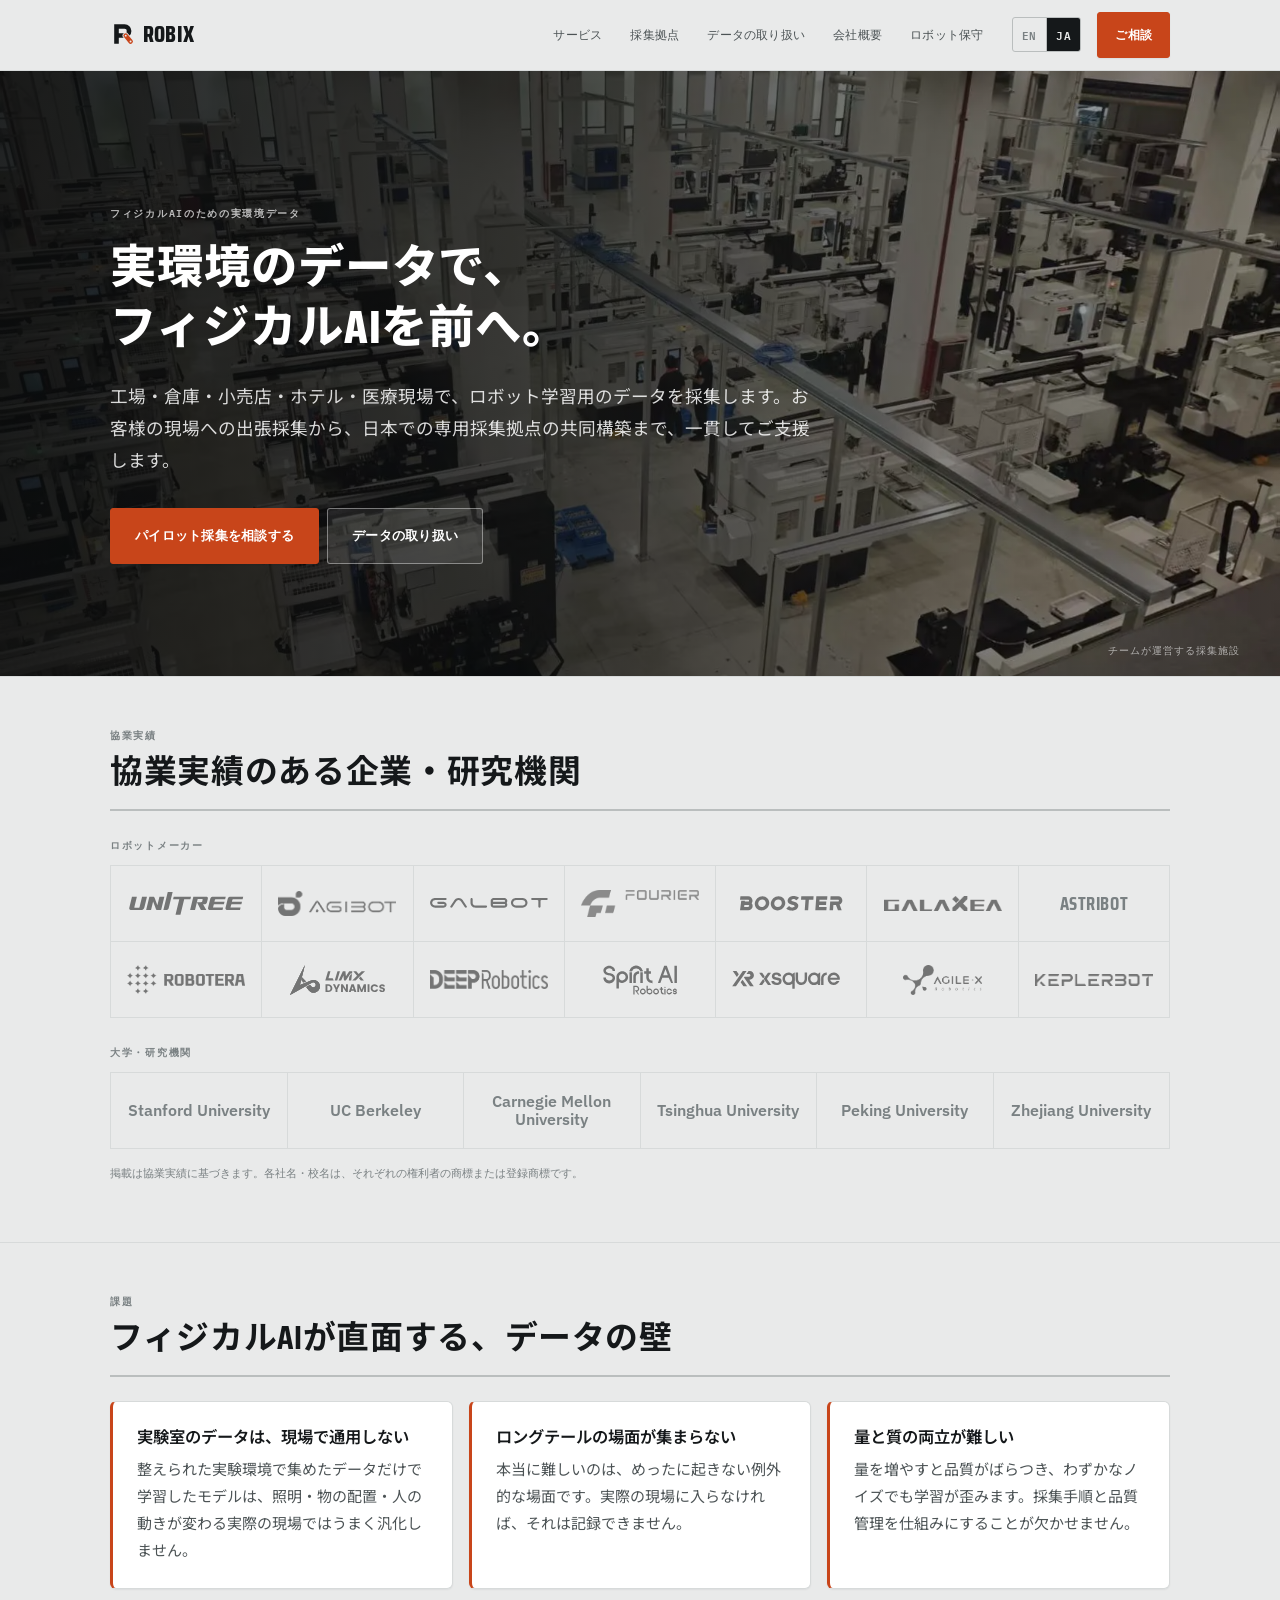
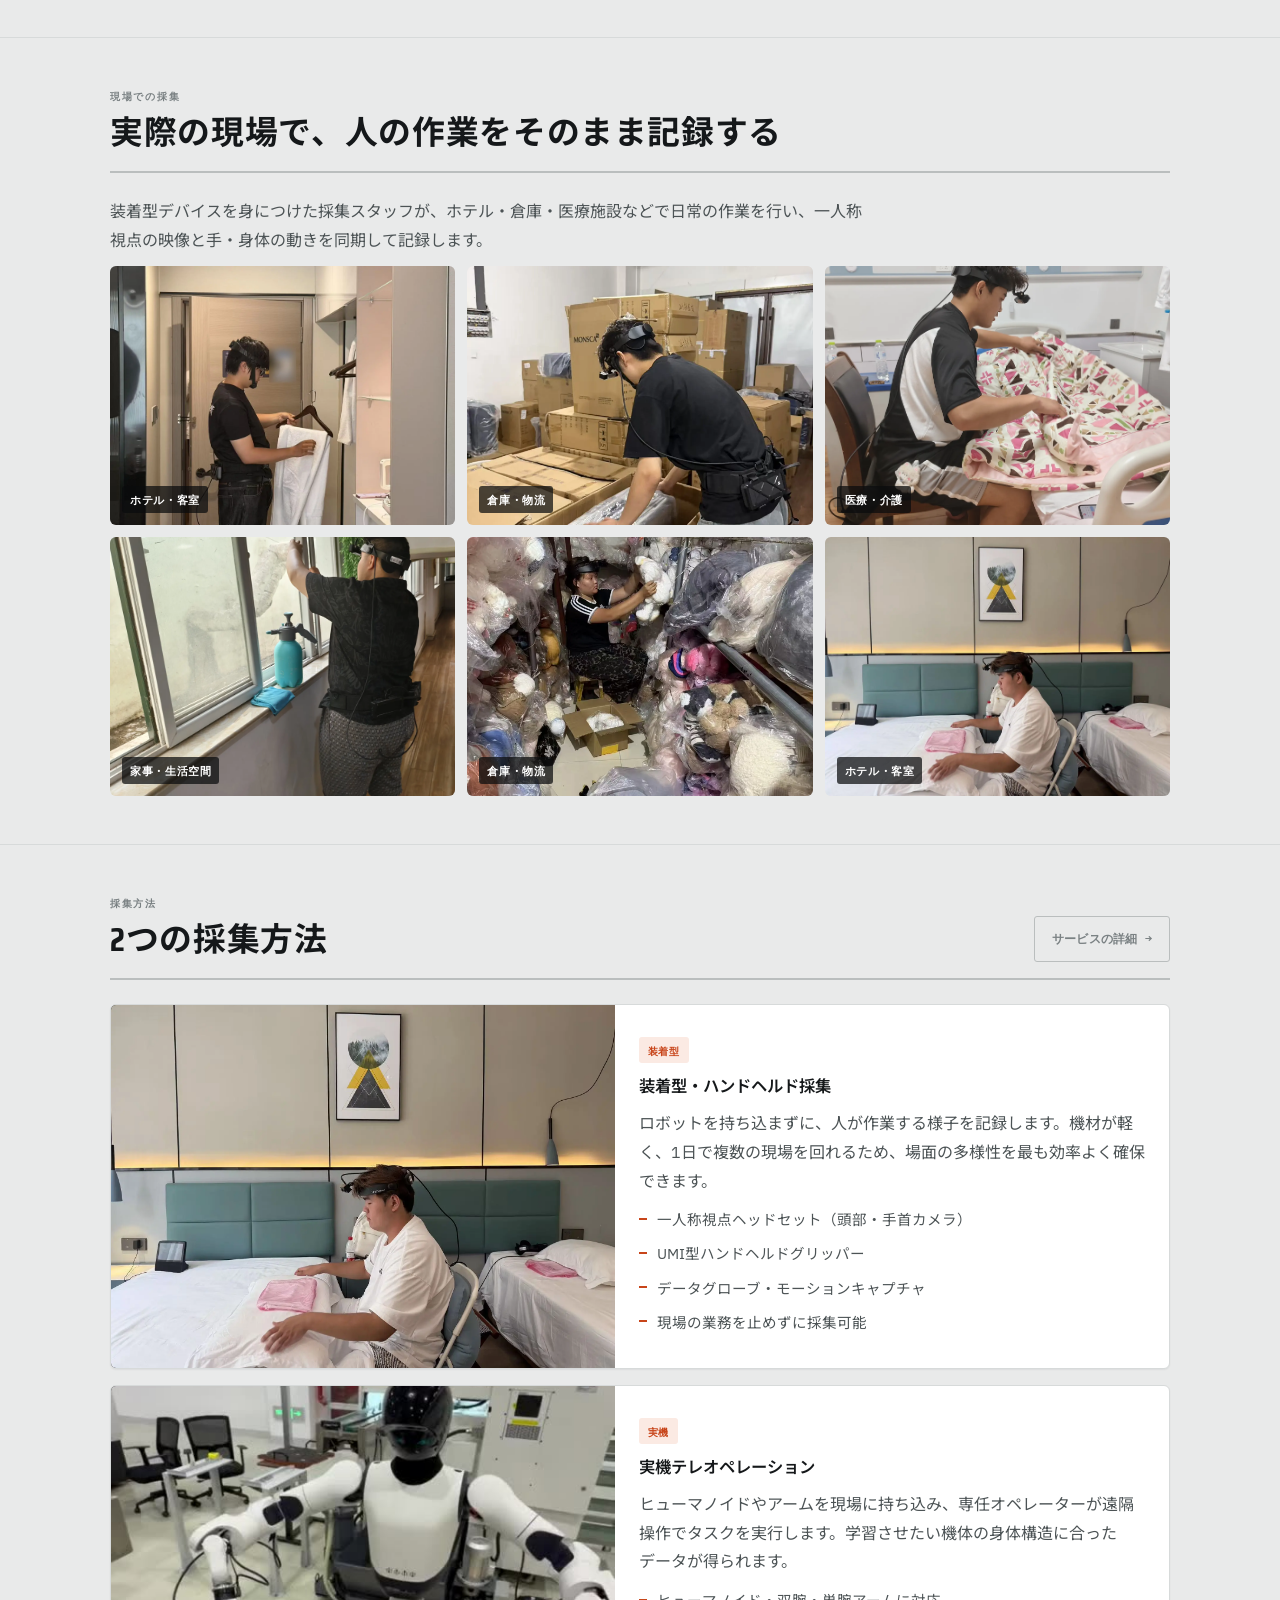
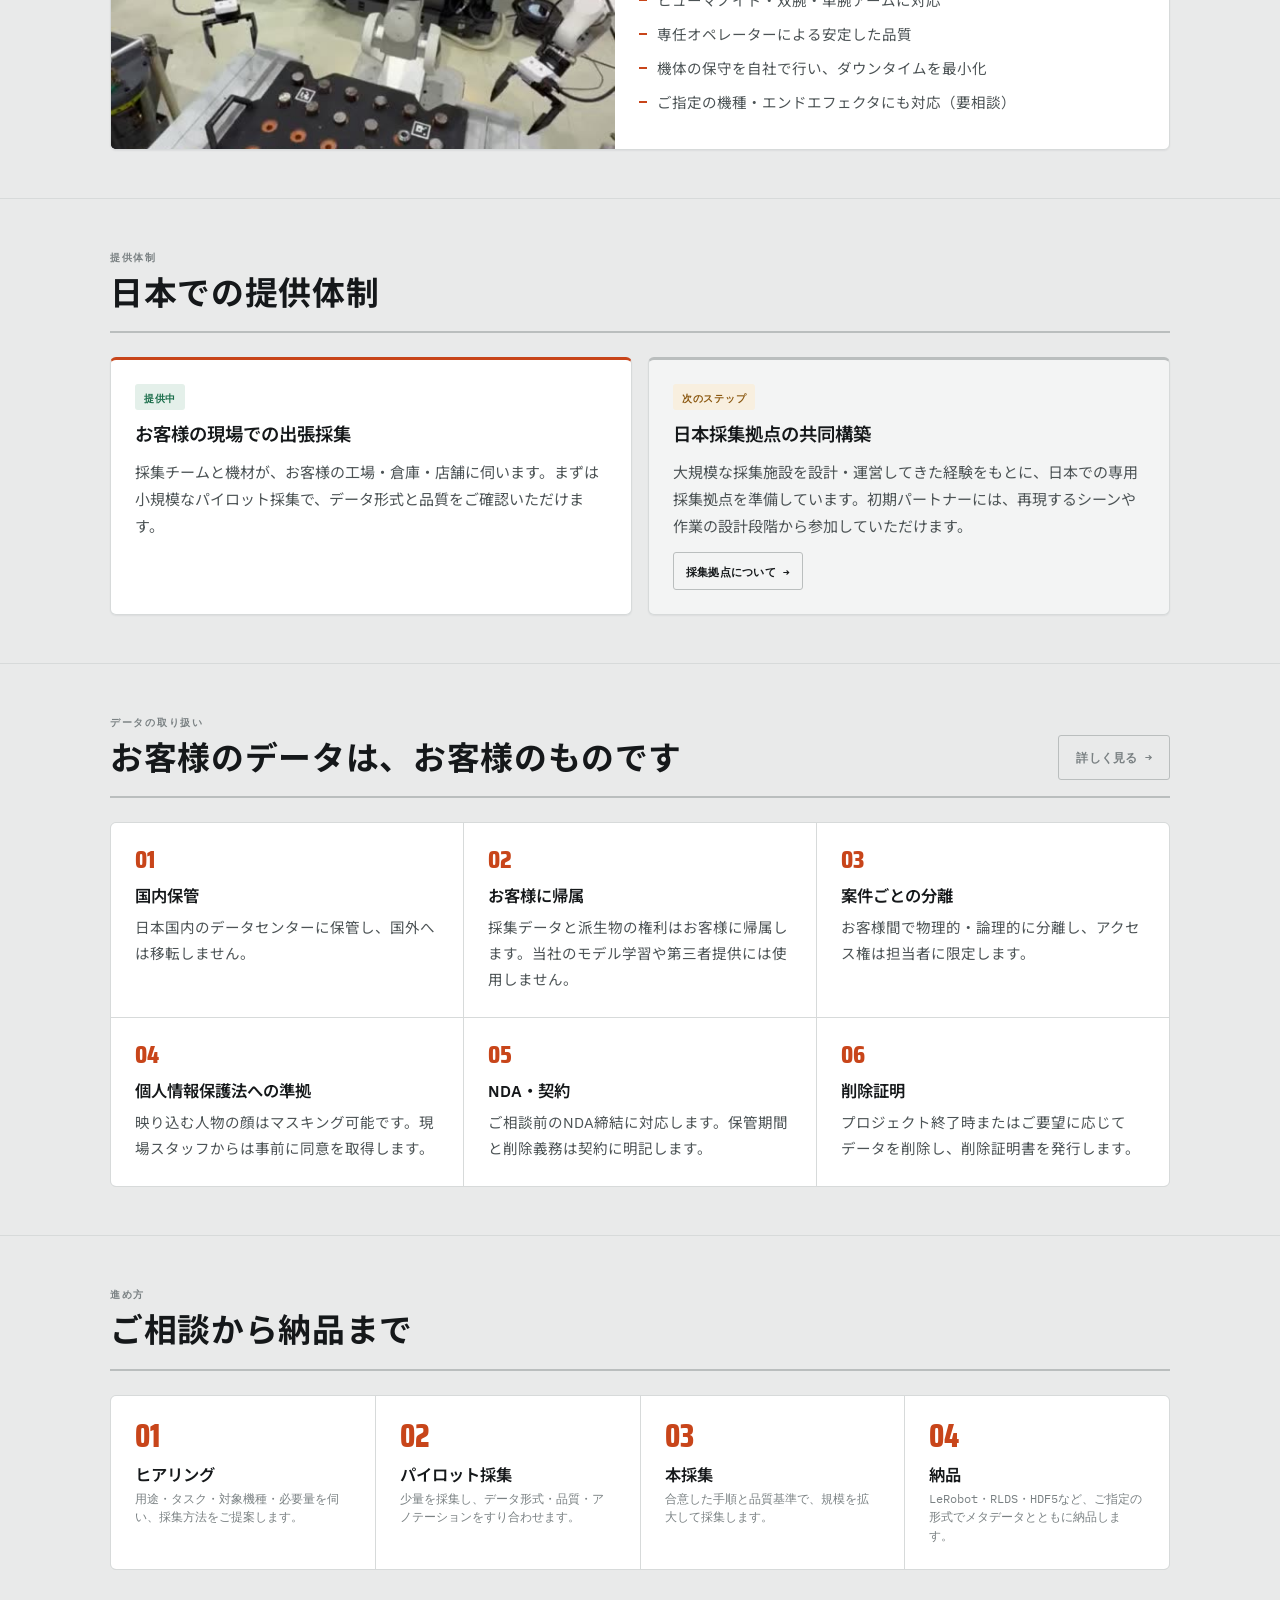
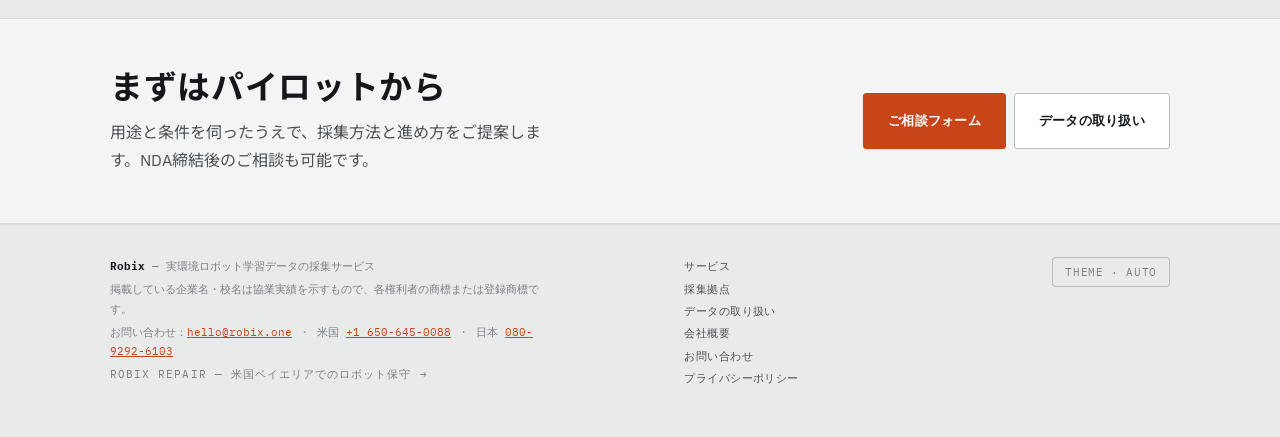
==== index.html @ 6cd1702d "Replace brand dot with articulated-R logo mark; add favicon The leg of the R is an arm link with two" ====
<!DOCTYPE html>
<html lang="ja">
<head>
<meta charset="utf-8">
<meta name="viewport" content="width=device-width, initial-scale=1">
<title data-i18n="t.home">Robix — 実環境ロボット学習データの採集</title>
<meta name="description" data-i18n-content="d.home" content="工場・倉庫・小売店・ホテル・医療現場でのロボット学習データ採集。お客様の現場への出張採集から、日本での採集拠点の共同構築まで。">
<link rel="preconnect" href="https://fonts.googleapis.com">
<link rel="preconnect" href="https://fonts.gstatic.com" crossorigin>
<link rel="stylesheet" href="https://fonts.googleapis.com/css2?family=Saira+Condensed:wght@600;700;800&family=IBM+Plex+Sans:wght@400;500;600;700&family=IBM+Plex+Mono:wght@400;500;600&family=Noto+Sans+JP:wght@400;500;700;800&display=swap">
<link rel="icon" href="assets/favicon.svg" type="image/svg+xml">
<link rel="stylesheet" href="assets/styles.css">
</head>
<body>

<header class="top">
  <div class="top-in">
    <a class="brand" href="index.html"><svg class="mark" viewBox="0 0 48 48" aria-hidden="true"><defs><mask id="rbx-k" maskUnits="userSpaceOnUse" x="0" y="0" width="48" height="48"><rect width="48" height="48" fill="#fff"/><line x1="29" y1="27" x2="38" y2="37.75" stroke="#000" stroke-width="11.5" stroke-linecap="round"/></mask><mask id="rbx-p" maskUnits="userSpaceOnUse" x="0" y="0" width="48" height="48"><rect width="48" height="48" fill="#fff"/><circle cx="29" cy="27" r="1.8"/><circle cx="38" cy="37.75" r="1.8"/></mask></defs><path mask="url(#rbx-k)" d="M12 42V10.25H27A8.25 8.25 0 0 1 27 26.75H12" fill="none" stroke="currentColor" stroke-width="8.5"/><line class="arm" mask="url(#rbx-p)" x1="29" y1="27" x2="38" y2="37.75" stroke-width="8.5" stroke-linecap="round"/></svg>Robix</a>
    <nav class="nav">
      <a class="lnk" href="service.html" data-i18n="nav.service">サービス</a>
      <a class="lnk" href="facility.html" data-i18n="nav.facility">採集拠点</a>
      <a class="lnk" href="security.html" data-i18n="nav.security">データの取り扱い</a>
      <a class="lnk" href="company.html" data-i18n="nav.company">会社概要</a>
      <a class="lnk" href="repair.html" data-i18n="nav.repair">ロボット保守</a>
      <a class="lnk lnk-m" href="contact.html" data-i18n="nav.cta">ご相談</a>
    </nav>
    <div class="lang" role="group" aria-label="Language"><button type="button" data-lang="en" aria-pressed="false">EN</button><button type="button" data-lang="ja" aria-pressed="true">JA</button></div>
    <a class="btn btn-p nav-cta" href="contact.html" data-i18n="nav.cta">ご相談</a>
    <button class="burger btn btn-gh" type="button" aria-expanded="false">メニュー</button>
  </div>
</header>

<!-- ═══ HERO ═══ -->
<div class="hero">
  <picture>
    <source srcset="assets/img/facility-hall.webp" type="image/webp">
    <img src="assets/img/facility-hall.jpg" alt="">
  </picture>
  <div class="wrap">
    <span class="lab" data-i18n="hero.lab">フィジカルAIのための実環境データ</span>
    <h1 data-i18n="hero.h1">実環境のデータで、<br>フィジカルAIを前へ。</h1>
    <p class="lede" data-i18n="hero.lede">工場・倉庫・小売店・ホテル・医療現場で、ロボット学習用のデータを採集します。お客様の現場への出張採集から、日本での専用採集拠点の共同構築まで、一貫してご支援します。</p>
    <div class="acts">
      <a class="btn btn-p btn-lg" href="contact.html" data-i18n="hero.cta">パイロット採集を相談する</a>
      <a class="btn btn-lg" href="security.html" data-i18n="hero.cta2">データの取り扱い</a>
    </div>
  </div>
  <span class="caption" data-i18n="hero.caption">チームが運営する採集施設</span>
</div>

<!-- ═══ TRACK RECORD ═══ -->
<section>
  <div class="wrap">
    <div class="shead">
      <div><span class="lab" data-i18n="logos.lab">協業実績</span>
      <h2 data-i18n="logos.h2">協業実績のある企業・研究機関</h2></div>
    </div>
    <span class="lab logo-lab" data-i18n="logos.co">ロボットメーカー</span>
    <ul class="logos" data-logos="co"></ul>
    <span class="lab logo-lab" data-i18n="logos.edu">大学・研究機関</span>
    <ul class="logos edu" data-logos="edu"></ul>
    <p class="micro note-wide" data-i18n="logos.note">掲載は協業実績に基づきます。各社名・校名は、それぞれの権利者の商標または登録商標です。</p>
  </div>
</section>

<!-- ═══ THE PROBLEM ═══ -->
<section>
  <div class="wrap">
    <div class="shead"><div><span class="lab" data-i18n="wall.lab">課題</span>
      <h2 data-i18n="wall.h2">フィジカルAIが直面する、データの壁</h2></div></div>
    <div class="grid c3">
      <div class="callout"><h3 data-i18n="wall.1h">実験室のデータは、現場で通用しない</h3>
        <p data-i18n="wall.1p">整えられた実験環境で集めたデータだけで学習したモデルは、照明・物の配置・人の動きが変わる実際の現場ではうまく汎化しません。</p></div>
      <div class="callout"><h3 data-i18n="wall.2h">ロングテールの場面が集まらない</h3>
        <p data-i18n="wall.2p">本当に難しいのは、めったに起きない例外的な場面です。実際の現場に入らなければ、それは記録できません。</p></div>
      <div class="callout"><h3 data-i18n="wall.3h">量と質の両立が難しい</h3>
        <p data-i18n="wall.3p">量を増やすと品質がばらつき、わずかなノイズでも学習が歪みます。採集手順と品質管理を仕組みにすることが欠かせません。</p></div>
    </div>
  </div>
</section>

<!-- ═══ IN THE WILD ═══ -->
<section>
  <div class="wrap">
    <div class="shead">
      <div><span class="lab" data-i18n="wild.lab">現場での採集</span>
      <h2 data-i18n="wild.h2">実際の現場で、人の作業をそのまま記録する</h2></div>
    </div>
    <p class="lede dim note-wide" data-i18n="wild.p">装着型デバイスを身につけた採集スタッフが、ホテル・倉庫・医療施設などで日常の作業を行い、一人称視点の映像と手・身体の動きを同期して記録します。</p>
    <div class="gallery" data-gallery="wild"></div>
  </div>
</section>

<!-- ═══ METHODS ═══ -->
<section>
  <div class="wrap">
    <div class="shead">
      <div><span class="lab" data-i18n="m.lab">採集方法</span>
      <h2 data-i18n="m.h2">2つの採集方法</h2></div>
      <a class="btn btn-gh r" href="service.html" data-i18n="m.more">サービスの詳細 →</a>
    </div>
    <div class="stack">
      <article class="method">
        <div class="media"><picture>
          <source srcset="assets/img/wild-hotel-bed.webp" type="image/webp">
          <img src="assets/img/wild-hotel-bed.jpg" alt="" loading="lazy"></picture></div>
        <div class="body">
          <span class="badge acc" data-i18n="m.1tag">装着型</span>
          <h3 data-i18n="m.1h">装着型・ハンドヘルド採集</h3>
          <p data-i18n="m.1p">ロボットを持ち込まずに、人が作業する様子を記録します。機材が軽く、1日で複数の現場を回れるため、場面の多様性を最も効率よく確保できます。</p>
          <ul>
            <li data-i18n="m.1a">一人称視点ヘッドセット（頭部・手首カメラ）</li>
            <li data-i18n="m.1b">UMI型ハンドヘルドグリッパー</li>
            <li data-i18n="m.1c">データグローブ・モーションキャプチャ</li>
            <li data-i18n="m.1d">現場の業務を止めずに採集可能</li>
          </ul>
        </div>
      </article>
      <article class="method v">
        <div class="media"><video src="assets/video/teleop.mp4" poster="assets/img/teleop-poster.jpg"
          autoplay muted loop playsinline preload="metadata" aria-hidden="true"></video></div>
        <div class="body">
          <span class="badge acc" data-i18n="m.2tag">実機</span>
          <h3 data-i18n="m.2h">実機テレオペレーション</h3>
          <p data-i18n="m.2p">ヒューマノイドやアームを現場に持ち込み、専任オペレーターが遠隔操作でタスクを実行します。学習させたい機体の身体構造に合ったデータが得られます。</p>
          <ul>
            <li data-i18n="m.2a">ヒューマノイド・双腕・単腕アームに対応</li>
            <li data-i18n="m.2b">専任オペレーターによる安定した品質</li>
            <li data-i18n="m.2c">機体の保守を自社で行い、ダウンタイムを最小化</li>
            <li data-i18n="m.2d">ご指定の機種・エンドエフェクタにも対応（要相談）</li>
          </ul>
        </div>
      </article>
    </div>
  </div>
</section>

<!-- ═══ HOW WE DELIVER IN JAPAN ═══ -->
<section>
  <div class="wrap">
    <div class="shead"><div><span class="lab" data-i18n="ph.lab">提供体制</span>
      <h2 data-i18n="ph.h2">日本での提供体制</h2></div></div>
    <div class="grid two">
      <div class="phase now">
        <span class="badge live" data-i18n="ph.1tag">提供中</span>
        <h3 data-i18n="ph.1h">お客様の現場での出張採集</h3>
        <p data-i18n="ph.1p">採集チームと機材が、お客様の工場・倉庫・店舗に伺います。まずは小規模なパイロット採集で、データ形式と品質をご確認いただけます。</p>
      </div>
      <div class="phase next">
        <span class="badge rec" data-i18n="ph.2tag">次のステップ</span>
        <h3 data-i18n="ph.2h">日本採集拠点の共同構築</h3>
        <p data-i18n="ph.2p">大規模な採集施設を設計・運営してきた経験をもとに、日本での専用採集拠点を準備しています。初期パートナーには、再現するシーンや作業の設計段階から参加していただけます。</p>
        <a class="btn btn-gh btn-sm push-start" href="facility.html" data-i18n="ph.more">採集拠点について →</a>
      </div>
    </div>
  </div>
</section>

<!-- ═══ DATA HANDLING ═══ -->
<section>
  <div class="wrap">
    <div class="shead">
      <div><span class="lab" data-i18n="pl.lab">データの取り扱い</span>
      <h2 data-i18n="pl.h2">お客様のデータは、お客様のものです</h2></div>
      <a class="btn btn-gh r" href="security.html" data-i18n="pl.more">詳しく見る →</a>
    </div>
    <ol class="pledges">
      <li><h3 data-i18n="pl.1h">国内保管</h3><p data-i18n="pl.1s">日本国内のデータセンターに保管し、国外へは移転しません。</p></li>
      <li><h3 data-i18n="pl.2h">お客様に帰属</h3><p data-i18n="pl.2s">採集データと派生物の権利はお客様に帰属します。当社のモデル学習や第三者提供には使用しません。</p></li>
      <li><h3 data-i18n="pl.3h">案件ごとの分離</h3><p data-i18n="pl.3s">お客様間で物理的・論理的に分離し、アクセス権は担当者に限定します。</p></li>
      <li><h3 data-i18n="pl.4h">個人情報保護法への準拠</h3><p data-i18n="pl.4s">映り込む人物の顔はマスキング可能です。現場スタッフからは事前に同意を取得します。</p></li>
      <li><h3 data-i18n="pl.5h">NDA・契約</h3><p data-i18n="pl.5s">ご相談前のNDA締結に対応します。保管期間と削除義務は契約に明記します。</p></li>
      <li><h3 data-i18n="pl.6h">削除証明</h3><p data-i18n="pl.6s">プロジェクト終了時またはご要望に応じてデータを削除し、削除証明書を発行します。</p></li>
    </ol>
  </div>
</section>

<!-- ═══ PROCESS ═══ -->
<section>
  <div class="wrap">
    <div class="shead"><div><span class="lab" data-i18n="fl.lab">進め方</span>
      <h2 data-i18n="fl.h2">ご相談から納品まで</h2></div></div>
    <div class="flow">
      <div><span class="n">01</span><h3 data-i18n="fl.1h">ヒアリング</h3><p data-i18n="fl.1p">用途・タスク・対象機種・必要量を伺い、採集方法をご提案します。</p></div>
      <div><span class="n">02</span><h3 data-i18n="fl.2h">パイロット採集</h3><p data-i18n="fl.2p">少量を採集し、データ形式・品質・アノテーションをすり合わせます。</p></div>
      <div><span class="n">03</span><h3 data-i18n="fl.3h">本採集</h3><p data-i18n="fl.3p">合意した手順と品質基準で、規模を拡大して採集します。</p></div>
      <div><span class="n">04</span><h3 data-i18n="fl.4h">納品</h3><p data-i18n="fl.4p">LeRobot・RLDS・HDF5など、ご指定の形式でメタデータとともに納品します。</p></div>
    </div>
  </div>
</section>

<!-- ═══ CTA ═══ -->
<div class="cta-band">
  <div class="wrap">
    <div>
      <h2 data-i18n="cta.h2">まずはパイロットから</h2>
      <p class="band-copy" data-i18n="cta.p">用途と条件を伺ったうえで、採集方法と進め方をご提案します。NDA締結後のご相談も可能です。</p>
    </div>
    <div class="acts">
      <a class="btn btn-p btn-lg" href="contact.html" data-i18n="cta.btn">ご相談フォーム</a>
      <a class="btn btn-lg" href="security.html" data-i18n="hero.cta2">データの取り扱い</a>
    </div>
  </div>
</div>

<footer class="btm">
  <div class="wrap">
    <div>
      <p><b>Robix</b> — <span data-i18n="foot.tag">実環境ロボット学習データの採集サービス</span></p>
      <p data-i18n="foot.tm">掲載している企業名・校名は協業実績を示すもので、各権利者の商標または登録商標です。</p>
      <p><span data-i18n="foot.ct">お問い合わせ</span>：<a href="mailto:hello@robix.one">hello@robix.one</a> ・ <span data-i18n="foot.us">米国</span> <a href="tel:+16506450088">+1 650-645-0088</a> ・ <span data-i18n="foot.jp">日本</span> <a href="tel:+818092926103" data-i18n="foot.tel">080-9292-6103</a></p>
      <p><a class="subbrand" href="repair.html" data-i18n="foot.repair">Robix Repair — 米国ベイエリアでのロボット保守 →</a></p>
    </div>
    <nav class="fnav">
      <a href="service.html" data-i18n="nav.service">サービス</a>
      <a href="facility.html" data-i18n="nav.facility">採集拠点</a>
      <a href="security.html" data-i18n="nav.security">データの取り扱い</a>
      <a href="company.html" data-i18n="nav.company">会社概要</a>
      <a href="contact.html" data-i18n="nav.contact">お問い合わせ</a>
      <a href="privacy.html" data-i18n="nav.privacy">プライバシーポリシー</a>
    </nav>
    <button class="tog" id="tog" type="button">Theme</button>
  </div>
</footer>

<script src="assets/data.js"></script>
<script src="assets/i18n.js"></script>
<script src="assets/app.js"></script>
</body>
</html>
---- assets/styles.css ----
/* ══════════════════════════════════════════════════════════════
   ROBIX — shared stylesheet
   Palette: zinc grounds + safety orange (machine-shop signage)
   Type:    Saira Condensed / IBM Plex Sans / IBM Plex Mono
   ══════════════════════════════════════════════════════════════ */

/* ─── tokens: light is the base set ─────────────────────────── */
:root{
  --ground:#E9EAEA; --surface:#FFF; --surface-2:#F3F4F4; --surface-3:#E3E5E5;
  --ink:#15181A; --ink-2:#4C5355; --ink-3:#7A8183;
  --rule:#D7DADA; --rule-2:#BABEBE;
  --accent:#C8451A; --accent-hi:#E1541C; --accent-soft:#FBEAE3; --on-accent:#FFF;
  --ok:#1B6E4B; --ok-soft:#E4F0EA; --warn:#8B5810; --warn-soft:#F8EFDF;
  --paper:#FCFCFB;                       /* schematic drawing ground */
  --grid:#DCDFDF;                        /* schematic grid lines */
  --sh-1:0 1px 2px rgba(21,24,26,.06);
  --sh-2:0 1px 2px rgba(21,24,26,.05),0 12px 28px -18px rgba(21,24,26,.28);
  --sh-3:0 2px 5px rgba(21,24,26,.07),0 20px 44px -22px rgba(21,24,26,.36);

  --disp:"Saira Condensed","Noto Sans JP","Arial Narrow",Impact,sans-serif;
  --body:"IBM Plex Sans","Noto Sans JP",-apple-system,BlinkMacSystemFont,"Segoe UI",Arial,sans-serif;
  --mono:"IBM Plex Mono",ui-monospace,SFMono-Regular,Menlo,monospace;

  /* one spacing scale, used everywhere */
  --s1:4px; --s2:8px; --s3:12px; --s4:16px; --s5:24px;
  --s6:32px; --s7:48px; --s8:64px; --s9:88px;
  --pad:clamp(16px,4vw,40px); --r:6px; --max:1140px;
}
@media (prefers-color-scheme:dark){:root:not([data-theme="light"]){
  --ground:#101213; --surface:#191C1D; --surface-2:#222626; --surface-3:#2C3132;
  --ink:#E9EBEB; --ink-2:#A6ADAE; --ink-3:#7D8485;
  --rule:#2E3334; --rule-2:#454B4C;
  --accent:#FF6B35; --accent-hi:#FF8253; --accent-soft:#33170A; --on-accent:#15181A;
  --ok:#4FB585; --ok-soft:#132D22; --warn:#E0A040; --warn-soft:#2D2310;
  --paper:#1E2223; --grid:#2B3031;
  --sh-1:0 1px 2px rgba(0,0,0,.5);
  --sh-2:0 1px 2px rgba(0,0,0,.5),0 12px 28px -18px rgba(0,0,0,.95);
  --sh-3:0 2px 5px rgba(0,0,0,.55),0 20px 44px -22px rgba(0,0,0,1);
}}
:root[data-theme="dark"]{
  --ground:#101213; --surface:#191C1D; --surface-2:#222626; --surface-3:#2C3132;
  --ink:#E9EBEB; --ink-2:#A6ADAE; --ink-3:#7D8485;
  --rule:#2E3334; --rule-2:#454B4C;
  --accent:#FF6B35; --accent-hi:#FF8253; --accent-soft:#33170A; --on-accent:#15181A;
  --ok:#4FB585; --ok-soft:#132D22; --warn:#E0A040; --warn-soft:#2D2310;
  --paper:#1E2223; --grid:#2B3031;
  --sh-1:0 1px 2px rgba(0,0,0,.5);
  --sh-2:0 1px 2px rgba(0,0,0,.5),0 12px 28px -18px rgba(0,0,0,.95);
  --sh-3:0 2px 5px rgba(0,0,0,.55),0 20px 44px -22px rgba(0,0,0,1);
}

/* ─── base ─────────────────────────────────────────────────── */
*,*::before,*::after{box-sizing:border-box}
html{scroll-behavior:smooth;scroll-padding-top:76px}
@media (prefers-reduced-motion:reduce){html{scroll-behavior:auto}
  *,*::before,*::after{animation-duration:.001ms!important;transition-duration:.001ms!important}}
body{margin:0;background:var(--ground);color:var(--ink);font-family:var(--body);
  font-size:16px;line-height:1.6;-webkit-font-smoothing:antialiased}
img,svg{max-width:100%}
.wrap{max-width:var(--max);margin:0 auto;padding:0 var(--pad)}
.narrow{max-width:760px}
p{margin:0 0 var(--s3)}
a{color:var(--accent)}
:focus-visible{outline:2.5px solid var(--accent);outline-offset:2px;border-radius:3px}
button{font-family:inherit}
.sr{position:absolute;width:1px;height:1px;overflow:hidden;clip:rect(0 0 0 0);white-space:nowrap}

/* ─── type roles ───────────────────────────────────────────── */
.lab{font-family:var(--mono);font-size:10px;font-weight:600;letter-spacing:.17em;
  text-transform:uppercase;color:var(--ink-3)}
h1{font-family:var(--disp);font-weight:800;text-transform:uppercase;
  font-size:clamp(2rem,5vw,3.1rem);line-height:1.02;letter-spacing:-.004em;
  margin:0;text-wrap:balance}
h2{font-family:var(--disp);font-weight:700;text-transform:uppercase;
  font-size:clamp(1.5rem,3.2vw,2.05rem);line-height:1.08;margin:0;text-wrap:balance}
h3{font-family:var(--body);font-weight:600;font-size:1.02rem;line-height:1.35;margin:0}
.mono{font-family:var(--mono)}
.dim{color:var(--ink-2)}
.tnum{font-variant-numeric:tabular-nums}

/* ─── buttons ──────────────────────────────────────────────── */
.btn{font-family:var(--mono);font-size:12px;font-weight:600;letter-spacing:.05em;
  text-transform:uppercase;padding:11px 17px;border-radius:3px;text-decoration:none;
  border:1px solid var(--rule-2);color:var(--ink);background:var(--surface);
  cursor:pointer;white-space:nowrap;display:inline-flex;align-items:center;gap:7px;
  transition:background .14s,border-color .14s,transform .1s,box-shadow .14s}
.btn:hover{border-color:var(--ink-3);background:var(--surface-2)}
.btn:active{transform:translateY(1px)}
.btn:disabled{opacity:.5;cursor:not-allowed;transform:none}
.btn-p{background:var(--accent);border-color:var(--accent);color:var(--on-accent);box-shadow:var(--sh-1)}
.btn-p:hover{background:var(--accent-hi);border-color:var(--accent-hi);box-shadow:var(--sh-2)}
.btn-gh{background:transparent}
.btn-lg{font-size:13px;padding:15px 24px}
.btn-sm{font-size:11px;padding:8px 12px}

/* ─── header ───────────────────────────────────────────────── */
header.top{position:sticky;top:0;z-index:60;background:var(--ground);
  border-bottom:1px solid var(--rule)}
.top-in{max-width:var(--max);margin:0 auto;padding:var(--s3) var(--pad);
  display:flex;align-items:center;gap:var(--s4)}
.brand{font-family:var(--disp);font-weight:800;font-size:22px;letter-spacing:.01em;
  text-transform:uppercase;color:var(--ink);text-decoration:none;
  display:flex;align-items:center;gap:9px;flex-shrink:0}
.brand{gap:7px}
.brand .mark{width:26px;height:26px;flex-shrink:0;margin-top:-2px} /* uppercase optical centre sits above the line box */
.brand .mark .arm{stroke:var(--accent)}
.nav{margin-left:auto;display:flex;gap:var(--s1);align-items:center}
.nav a.lnk{font-family:var(--mono);font-size:12px;font-weight:500;letter-spacing:.04em;
  text-transform:uppercase;color:var(--ink-2);text-decoration:none;
  padding:10px 12px;border-radius:3px;position:relative}
.nav a.lnk:hover{color:var(--ink);background:var(--surface-2)}
.nav a.lnk[aria-current="page"]{color:var(--ink)}
.nav a.lnk[aria-current="page"]::after{content:"";position:absolute;left:12px;right:12px;
  bottom:2px;height:2px;background:var(--accent);border-radius:2px}
.burger{display:none}
@media (max-width:940px){
  .nav a.lnk{display:none}
  .nav.open{position:absolute;top:100%;left:0;right:0;background:var(--ground);
    border-bottom:1px solid var(--rule);flex-direction:column;align-items:stretch;
    padding:var(--s2) var(--pad) var(--s4);gap:2px;margin:0}
  .nav.open a.lnk{display:block;padding:13px 10px;font-size:13px}
  .nav.open a.lnk[aria-current="page"]::after{left:10px;right:auto;width:16px;bottom:8px}
  .burger{display:inline-flex}
  .nav-cta{margin-left:var(--s2)}
}

/* ─── page head ────────────────────────────────────────────── */
.phead{padding:var(--s7) 0 var(--s6);border-bottom:1px solid var(--rule);
  background:var(--surface-2)}
.phead .lab{display:block;margin-bottom:var(--s3)}
.phead p.lede{font-size:clamp(1rem,1.8vw,1.1rem);color:var(--ink-2);
  max-width:56ch;margin:var(--s4) 0 0}
.phead .acts{display:flex;gap:var(--s2);flex-wrap:wrap;margin-top:var(--s5)}

/* ─── sections ─────────────────────────────────────────────── */
section{padding:var(--s7) 0}
section.tight{padding:var(--s6) 0}
section+section{border-top:1px solid var(--rule)}
.shead{display:flex;align-items:flex-end;gap:var(--s4) var(--s5);flex-wrap:wrap;
  margin:0 0 var(--s5);padding-bottom:var(--s4);border-bottom:2px solid var(--rule-2)}
.shead .lab{display:block;margin-bottom:var(--s2)}
.shead .r{margin-left:auto;font-family:var(--mono);font-size:12px;color:var(--ink-3)}
.shead h2{line-height:1} /* drop the leading so caps and buttons share a bottom edge */

/* ─── metric strip ─────────────────────────────────────────── */
.strip{background:var(--ink);color:var(--ground)}
:root[data-theme="dark"] .strip{background:var(--surface-2);color:var(--ink)}
@media (prefers-color-scheme:dark){:root:not([data-theme="light"]) .strip{background:var(--surface-2);color:var(--ink)}}
/* negative-margined so EVERY cell -- including ones after a wrap -- starts at
   the same inset as page content. first-child:padding-left:0 only fixed one. */
.strip-in{display:grid;grid-template-columns:repeat(auto-fit,minmax(160px,1fr));
  gap:1px 0;background:rgba(255,255,255,.09);margin:0 calc(var(--pad) * -1)}
.strip-in>div{padding:var(--s5) var(--pad)}
.metric .v{font-family:var(--disp);font-weight:700;font-size:1.85rem;line-height:1;
  letter-spacing:-.01em;display:block;margin-bottom:var(--s2);color:var(--accent);
  font-variant-numeric:tabular-nums}
.metric .k{font-family:var(--mono);font-size:10.5px;letter-spacing:.09em;
  text-transform:uppercase;opacity:.75;line-height:1.45;display:block}
@media (max-width:700px){.strip-in{grid-template-columns:1fr 1fr}
  .strip-in>div{padding:var(--s4) var(--pad)}}

/* ─── chips, badges, pills ─────────────────────────────────── */
.mini{font-family:var(--mono);font-size:10.5px;padding:4px 8px;border-radius:3px;
  background:var(--surface-2);color:var(--ink-3);border:1px solid var(--rule);
  white-space:nowrap;display:inline-block}
.chips{display:flex;gap:var(--s1);flex-wrap:wrap}
.badge{font-family:var(--mono);font-size:10px;font-weight:600;letter-spacing:.07em;
  text-transform:uppercase;padding:4px 9px;border-radius:3px;white-space:nowrap;
  display:inline-block}
.badge.live{background:var(--ok-soft);color:var(--ok)}
.badge.rec{background:var(--warn-soft);color:var(--warn)}
.badge.acc{background:var(--accent-soft);color:var(--accent)}
.pills{display:flex;gap:var(--s2);flex-wrap:wrap;margin:0 0 var(--s5)}
.pill{font-family:var(--mono);font-size:11.5px;font-weight:500;letter-spacing:.03em;
  padding:9px 14px;border-radius:99px;background:var(--surface);
  border:1px solid var(--rule-2);color:var(--ink-2);cursor:pointer;
  transition:background .14s,color .14s,border-color .14s}
.pill:hover{border-color:var(--ink-3);color:var(--ink)}
.pill[aria-pressed="true"]{background:var(--ink);color:var(--ground);border-color:var(--ink)}
:root[data-theme="dark"] .pill[aria-pressed="true"]{background:var(--accent);color:var(--on-accent);border-color:var(--accent)}
@media (prefers-color-scheme:dark){:root:not([data-theme="light"]) .pill[aria-pressed="true"]{
  background:var(--accent);color:var(--on-accent);border-color:var(--accent)}}

/* ─── schematic figures ────────────────────────────────────── */
.fig{background:var(--paper);border-bottom:1px solid var(--rule);height:224px;
  position:relative;overflow:hidden;display:grid;place-items:center;padding:var(--s5)}
.fig::before{content:"";position:absolute;inset:0;pointer-events:none;
  background-image:linear-gradient(var(--grid) 1px,transparent 1px),
                   linear-gradient(90deg,var(--grid) 1px,transparent 1px);
  background-size:16px 16px;opacity:.85}
.fig svg{position:relative;display:block;width:auto;max-width:100%}
/* one box height for every card; the art scales inside it */
.fig.h-tall  svg{height:192px}
.fig.h-med   svg{height:158px}
.fig.h-short svg{height:116px}
.fig .tag{position:absolute;top:var(--s3);left:var(--s3);font-family:var(--mono);
  font-size:9.5px;letter-spacing:.12em;text-transform:uppercase;color:var(--ink-3);
  background:var(--paper);padding:2px 6px;border:1px solid var(--rule);border-radius:2px}
/* schematic stroke roles */
.rb{fill:none;stroke:var(--ink-2);stroke-width:2.1;stroke-linecap:round;stroke-linejoin:round}
.rb-fill{fill:var(--surface-2);stroke:var(--ink-2);stroke-width:2.1;stroke-linejoin:round}
.rb-j{fill:var(--accent);stroke:none}
.rb-jo{fill:var(--paper);stroke:var(--accent);stroke-width:2.1}
.rb-d{fill:none;stroke:var(--ink-3);stroke-width:1;stroke-dasharray:3 3}
.rb-t{fill:var(--ink-3);font-family:var(--mono);font-size:8px;letter-spacing:.08em}

/* ─── cards ────────────────────────────────────────────────── */
.grid{display:grid;gap:var(--s4)}
.grid.c2{grid-template-columns:repeat(auto-fill,minmax(340px,1fr))}
.grid.c3{grid-template-columns:repeat(auto-fill,minmax(288px,1fr))}
.grid.c4{grid-template-columns:repeat(auto-fill,minmax(230px,1fr))}

.card{background:var(--surface);border:1px solid var(--rule);border-radius:var(--r);
  box-shadow:var(--sh-1);display:flex;flex-direction:column;overflow:hidden;
  transition:box-shadow .16s,transform .16s,border-color .16s}
.card:hover{box-shadow:var(--sh-3);transform:translateY(-2px);border-color:var(--rule-2)}
.card.hide{display:none}
.card-b{padding:var(--s5);flex:1;display:flex;flex-direction:column;gap:var(--s3)}
.card-cat{font-family:var(--mono);font-size:9.5px;font-weight:600;letter-spacing:.15em;
  text-transform:uppercase;color:var(--accent)}
.card-f{border-top:1px solid var(--rule);background:var(--surface-2);
  padding:var(--s4) var(--s5);display:flex;align-items:center;gap:var(--s3);flex-wrap:wrap}
.card-f .btn{margin-left:auto}

/* two-cell number footer */
.nums{display:grid;grid-template-columns:1fr 1fr;border-top:1px solid var(--rule);
  background:var(--surface-2)}
.nums>div{padding:var(--s3) var(--s5)}
.nums>div+div{border-left:1px solid var(--rule)}
.nums .k{font-family:var(--mono);font-size:9.5px;letter-spacing:.12em;
  text-transform:uppercase;color:var(--ink-3);display:block;margin-bottom:var(--s1)}
.nums .v{font-family:var(--disp);font-weight:700;font-size:1.4rem;line-height:1.05;
  letter-spacing:-.005em;font-variant-numeric:tabular-nums;display:block}
.nums .v.acc{color:var(--accent)}
/* word values get body type at a size that fits half a card */
.nums .v.txt{font-family:var(--body);font-weight:600;font-size:.95rem;letter-spacing:0}

/* spec rows (platform cards) */
.spec{display:grid;grid-template-columns:minmax(0,auto) minmax(0,1fr);gap:3px var(--s4);
  font-family:var(--mono);font-size:11.5px;margin:0;align-items:baseline}
.spec dt{color:var(--ink-3);letter-spacing:.04em;min-width:0}
.spec dd{margin:0;color:var(--ink);text-align:right;font-variant-numeric:tabular-nums;
  min-width:0;overflow-wrap:anywhere}

.save{display:inline-flex;align-items:center;gap:6px;font-family:var(--mono);font-size:10px;
  font-weight:600;letter-spacing:.05em;text-transform:uppercase;padding:5px 9px;
  border-radius:3px;background:var(--ok-soft);color:var(--ok);align-self:flex-start}
.save s{opacity:.65;font-weight:400}

/* ─── board (coverage) ─────────────────────────────────────── */
.board{border:1px solid var(--rule);border-radius:var(--r);overflow:hidden;
  background:var(--surface);box-shadow:var(--sh-1)}
.brow{display:grid;grid-template-columns:1.7fr .8fr .9fr 104px;gap:var(--s3);
  align-items:center;padding:var(--s4) var(--s5);border-bottom:1px solid var(--rule);
  font-family:var(--mono);font-size:12.5px}
.brow:last-child{border-bottom:none}
.brow.h{background:var(--surface-2);font-size:10px;font-weight:600;
  letter-spacing:.12em;text-transform:uppercase;color:var(--ink-3)}
.brow .zone{font-family:var(--body);font-size:15px;font-weight:600;color:var(--ink)}
.brow .zone small{display:block;font-family:var(--mono);font-size:10.5px;font-weight:400;
  color:var(--ink-3);letter-spacing:.02em;margin-top:2px}
@media (max-width:680px){
  .brow{grid-template-columns:1fr auto;gap:var(--s2)}
  .brow>*:last-child{display:none}
  .brow.h{display:none}
  .brow .eta::before{content:"On-site: ";color:var(--ink-3)}
}

/* ─── bench cards ──────────────────────────────────────────── */
.bcard{background:var(--surface);border:1px solid var(--rule);border-radius:var(--r);
  padding:var(--s5);box-shadow:var(--sh-1);display:flex;flex-direction:column;gap:var(--s3);
  transition:box-shadow .16s,border-color .16s}
.bcard:hover{box-shadow:var(--sh-2);border-color:var(--rule-2)}
.bcard-h{display:flex;align-items:flex-start;gap:var(--s3)}
.glyph{width:44px;height:44px;flex-shrink:0;border-radius:5px;background:var(--accent-soft);
  display:grid;place-items:center;border:1px solid var(--accent)}
.glyph svg{width:24px;height:24px;stroke:var(--accent);fill:none;stroke-width:1.7;
  stroke-linecap:round;stroke-linejoin:round}
.bcard .who{font-family:var(--mono);font-size:11px;color:var(--ink-3);line-height:1.5;
  display:block;margin-top:3px}
.bcard-f{margin-top:auto;padding-top:var(--s3);border-top:1px solid var(--rule);
  display:flex;align-items:center;gap:var(--s3);flex-wrap:wrap;
  font-family:var(--mono);font-size:11px;color:var(--ink-3)}

/* ─── flow steps ───────────────────────────────────────────── */
.flow{display:grid;grid-template-columns:repeat(auto-fit,minmax(220px,1fr));gap:1px;
  background:var(--rule);border:1px solid var(--rule);border-radius:var(--r);overflow:hidden}
.flow>div{background:var(--surface);padding:var(--s5)}
.flow .n{font-family:var(--disp);font-weight:800;font-size:2rem;line-height:1;
  color:var(--accent);display:block;margin-bottom:var(--s3)}
.flow h3{margin-bottom:var(--s1)}
.flow p{margin:0;font-family:var(--mono);font-size:11.5px;line-height:1.6;color:var(--ink-3)}

/* ─── finder ───────────────────────────────────────────────── */
.finder{background:var(--surface);border:1px solid var(--rule-2);border-radius:var(--r);
  padding:var(--s4);box-shadow:var(--sh-3);display:grid;gap:var(--s3);
  grid-template-columns:1fr 1fr auto}
@media (max-width:680px){.finder{grid-template-columns:1fr}}
.finder .fl{grid-column:1/-1;font-family:var(--mono);font-size:10px;font-weight:600;
  letter-spacing:.15em;text-transform:uppercase;color:var(--ink-3);margin-bottom:-4px}

/* ─── vs device ────────────────────────────────────────────── */
.vs{background:var(--surface);border:1px solid var(--rule-2);border-radius:var(--r);
  overflow:hidden;box-shadow:var(--sh-2)}
.vsr{display:grid;grid-template-columns:1fr auto;align-items:center;gap:var(--s4);
  padding:var(--s4) var(--s5);border-bottom:1px solid var(--rule)}
.vsr:last-of-type{border-bottom:none;background:var(--accent-soft)}
.vsr .who{font-family:var(--mono);font-size:11px;letter-spacing:.04em;color:var(--ink-3);line-height:1.5}
.vsr .who b{display:block;color:var(--ink-2);font-weight:600;letter-spacing:0;
  font-size:13.5px;margin-bottom:2px;font-family:var(--body)}
.vsr:last-of-type .who b{color:var(--ink)}
.vsr .t{font-family:var(--disp);font-weight:800;font-size:2.2rem;line-height:1;
  letter-spacing:-.01em;color:var(--ink-3);text-align:right;
  font-variant-numeric:tabular-nums;white-space:nowrap}
.vsr:last-of-type .t{color:var(--accent)}
.vs-foot{padding:var(--s3) var(--s5);background:var(--surface-2);border-top:1px solid var(--rule);
  font-family:var(--mono);font-size:11px;color:var(--ink-3);line-height:1.55}

/* ─── forms ────────────────────────────────────────────────── */
.order{background:var(--surface);border:1px solid var(--rule-2);border-radius:var(--r);
  box-shadow:var(--sh-2);overflow:hidden}
.order-h{padding:var(--s4) var(--s5);border-bottom:1px solid var(--rule);
  background:var(--surface-2);display:flex;align-items:baseline;gap:var(--s3);flex-wrap:wrap}
.order-h .t{font-family:var(--disp);font-weight:700;text-transform:uppercase;
  font-size:1.25rem;letter-spacing:.015em}
.order-h .id{font-family:var(--mono);font-size:10.5px;letter-spacing:.1em;
  color:var(--ink-3);margin-left:auto}
.prog{height:3px;background:var(--surface-3)}
.prog i{display:block;height:100%;background:var(--accent);width:25%;
  transition:width .3s cubic-bezier(.4,0,.2,1)}
.dots{display:flex;border-bottom:1px solid var(--rule);background:var(--surface-2)}
.dots span{flex:1;font-family:var(--mono);font-size:9.5px;font-weight:600;
  letter-spacing:.1em;text-transform:uppercase;padding:11px 6px;text-align:center;
  color:var(--ink-3);border-right:1px solid var(--rule)}
.dots span:last-child{border-right:none}
.dots span.on{color:var(--accent);background:var(--surface)}
.dots span.past{color:var(--ok)}
.order-b{padding:var(--s5)}

.pane{display:none}
.pane.on{display:block}
.f{margin:0 0 var(--s4)}
.f>label,.f>.fl{display:block;font-size:13.5px;font-weight:600;
  margin-bottom:var(--s1);color:var(--ink)}
.f .hint{display:block;font-family:var(--mono);font-size:10.5px;color:var(--ink-3);
  margin-bottom:var(--s2);line-height:1.5}
.req{color:var(--accent)}
.g2{display:grid;grid-template-columns:1fr 1fr;gap:0 var(--s4)}
@media (max-width:560px){.g2{grid-template-columns:1fr}}

input[type=text],input[type=email],input[type=tel],input[type=url],
input[type=month],select,textarea{
  width:100%;font-family:var(--body);font-size:14.5px;padding:10px 11px;color:var(--ink);
  background:var(--surface-2);border:1px solid var(--rule-2);border-radius:3px;
  transition:border-color .14s,background .14s}
select{font-family:var(--mono);font-size:13px;cursor:pointer}
textarea{min-height:78px;resize:vertical;line-height:1.55}
input:hover,select:hover,textarea:hover{border-color:var(--ink-3)}
input:focus,select:focus,textarea:focus{outline:none;border-color:var(--accent);
  background:var(--surface);box-shadow:0 0 0 3px var(--accent-soft)}

.opts{display:grid;gap:2px}
.opts.two{grid-template-columns:1fr 1fr}
@media (max-width:560px){.opts.two{grid-template-columns:1fr}}
.opt{display:flex;align-items:flex-start;gap:var(--s2);font-family:var(--mono);
  font-size:11.5px;line-height:1.5;padding:8px 10px;border-radius:3px;cursor:pointer;
  color:var(--ink-2);border:1px solid transparent}
.opt:hover{background:var(--surface-2);border-color:var(--rule)}
.opt input{width:auto;margin:2px 0 0;accent-color:var(--accent);flex-shrink:0}
.opt:has(input:checked){color:var(--ink);background:var(--accent-soft);border-color:var(--accent)}

.tiles{display:grid;grid-template-columns:repeat(auto-fit,minmax(92px,1fr));gap:var(--s2)}
.tile{display:block;position:relative;cursor:pointer;text-align:center;padding:15px 8px;
  border:1px solid var(--rule-2);border-radius:4px;background:var(--surface-2);
  transition:border-color .14s,background .14s}
.tile:hover{border-color:var(--ink-3)}
.tile input{position:absolute;opacity:0;width:1px;height:1px}
.tile .a{font-family:var(--disp);font-weight:700;font-size:1.4rem;line-height:1;
  display:block;margin-bottom:var(--s1);font-variant-numeric:tabular-nums}
.tile .s{font-family:var(--mono);font-size:9.5px;color:var(--ink-3);letter-spacing:.05em}
.tile:has(input:checked){border-color:var(--accent);background:var(--accent-soft)}
.tile:has(input:checked) .a{color:var(--accent)}
.tile:has(input:focus-visible){outline:2.5px solid var(--accent);outline-offset:2px}

.nav-row{display:flex;align-items:center;gap:var(--s3);flex-wrap:wrap;
  padding-top:var(--s4);margin-top:var(--s1);border-top:1px solid var(--rule)}
.nav-row .sp{flex:1}
.micro{font-family:var(--mono);font-size:10.5px;color:var(--ink-3);line-height:1.55}
.saved{font-family:var(--mono);font-size:10.5px;color:var(--ok);margin:var(--s2) 0 0;min-height:1.1em}
.err{background:var(--accent-soft);border:1px solid var(--accent);border-radius:4px;
  padding:12px 14px;margin:var(--s3) 0 0;font-family:var(--mono);font-size:11.5px;
  color:var(--ink);display:none}
.err.on{display:block}
.done{display:none;padding:var(--s7) var(--s5);text-align:center}
.done.on{display:block}
.done .mk{font-family:var(--disp);font-weight:800;font-size:2rem;color:var(--accent);
  line-height:1;margin-bottom:var(--s3);text-transform:uppercase}
.done p{color:var(--ink-2);max-width:42ch;margin:0 auto var(--s3);font-size:14.5px}
.gone{display:none!important}

/* ─── callout ──────────────────────────────────────────────── */
.callout{background:var(--surface);border:1px solid var(--rule);
  border-left:3px solid var(--accent);border-radius:var(--r);padding:var(--s5);
  box-shadow:var(--sh-1)}
.callout h3{margin-bottom:var(--s2)}
.callout p:last-child{margin-bottom:0}
.callout p{font-size:15px;color:var(--ink-2)}

.cta-band{background:var(--surface-2);border-top:1px solid var(--rule);
  border-bottom:1px solid var(--rule);padding:var(--s7) 0}
.cta-band .wrap{display:flex;align-items:center;gap:var(--s5);flex-wrap:wrap}
.cta-band .acts{margin-left:auto;display:flex;gap:var(--s2);flex-wrap:wrap}

/* ─── footer ───────────────────────────────────────────────── */
footer.btm{border-top:1px solid var(--rule);padding:var(--s6) 0 var(--s7);
  font-family:var(--mono);font-size:11px;line-height:1.75;color:var(--ink-3)}
footer.btm .wrap{display:grid;grid-template-columns:1.6fr 1fr auto;gap:var(--s5);align-items:start}
@media (max-width:820px){footer.btm .wrap{grid-template-columns:1fr}}
footer.btm p{margin:0 0 var(--s1);max-width:62ch}
footer.btm b{color:var(--ink)}
.fnav{display:flex;flex-direction:column;gap:var(--s1)}
.fnav a{color:var(--ink-2);text-decoration:none;letter-spacing:.04em;text-transform:uppercase;font-size:10.5px}
.fnav a:hover{color:var(--accent)}
.tog{font-family:var(--mono);font-size:10.5px;letter-spacing:.06em;text-transform:uppercase;
  background:none;border:1px solid var(--rule-2);color:var(--ink-3);padding:7px 12px;
  border-radius:3px;cursor:pointer;white-space:nowrap}
.tog:hover{color:var(--ink);border-color:var(--ink-3)}

/* ─── shared layout splits ─────────────────────────────────── */
.hero-split{display:grid;grid-template-columns:1.15fr .85fr;
  gap:clamp(28px,4vw,56px);align-items:center}
@media (max-width:900px){.hero-split{grid-template-columns:1fr;gap:var(--s5)}}

.split{display:grid;grid-template-columns:1.55fr .85fr;gap:var(--s5);align-items:start}
@media (max-width:960px){.split{grid-template-columns:1fr}}

.stack{display:grid;gap:var(--s4)}

.fig img{display:block;width:100%;height:100%;object-fit:contain;position:relative}

/* ─── utilities that replace repeated inline styles ────────── */
.card-sub{font-family:var(--mono);font-size:10px;font-weight:600;letter-spacing:.06em;
  color:var(--ink-3);display:block;margin-top:3px;line-height:1.45}
.hero-finder{margin-top:var(--s5)}
.band-copy{color:var(--ink-2);margin:var(--s2) 0 0;max-width:46ch}
.callout .micro{margin:0}
.note-wide{margin-top:var(--s4);max-width:76ch}
.fault-head{display:block;margin-bottom:var(--s2)}
.card-note{margin:0;font-family:var(--mono);font-size:10.5px;line-height:1.55;
  color:var(--ink-3)}
.cta-after{margin:var(--s3) 0 0}
.push{margin-left:auto}
.card-f{min-height:66px}
.card-f .micro{max-width:14ch;line-height:1.4}


/* ══════════════════════════════════════════════════════════════
   DATA COLLECTION SITE
   ══════════════════════════════════════════════════════════════ */

/* ─── Japanese typesetting ─────────────────────────────────────
   Latin display type is condensed caps; Japanese falls through to
   Noto Sans JP, which needs more leading and no forced caps tracking. */
:lang(ja) body{line-height:1.8}
:lang(ja) h1,:lang(ja) h2{letter-spacing:.02em;line-height:1.3;word-break:auto-phrase}
:lang(ja) h1{font-size:clamp(1.9rem,4.4vw,2.9rem)}
:lang(ja) .lede,:lang(ja) p{line-break:strict}
:lang(ja) .btn,:lang(ja) .nav a.lnk{letter-spacing:.02em}

/* ─── language switch ──────────────────────────────────────── */
.lang{display:inline-flex;border:1px solid var(--rule-2);border-radius:3px;overflow:hidden;flex-shrink:0}
.lang button{font-family:var(--mono);font-size:11px;font-weight:600;letter-spacing:.06em;
  padding:7px 9px;background:transparent;border:0;color:var(--ink-3);cursor:pointer}
.lang button+button{border-left:1px solid var(--rule-2)}
.lang button[aria-pressed="true"]{background:var(--ink);color:var(--ground)}
@media (max-width:940px){.lang{margin-left:auto}}

/* ─── full-bleed photo hero ────────────────────────────────── */
.hero{position:relative;background:#0d0f10;color:#fff;overflow:hidden;
  border-bottom:1px solid var(--rule)}
.hero picture img{position:absolute;inset:0;width:100%;height:100%;object-fit:cover}
.hero::after{content:"";position:absolute;inset:0;pointer-events:none;
  background:linear-gradient(90deg,rgba(10,12,13,.9) 0%,rgba(10,12,13,.74) 45%,rgba(10,12,13,.28) 100%)}
.hero .wrap{position:relative;z-index:1;padding-top:clamp(64px,11vw,132px);
  padding-bottom:clamp(56px,9vw,112px)}
.hero .lab{color:rgba(255,255,255,.7);display:block;margin-bottom:var(--s4)}
.hero h1{max-width:17em;color:#fff}
.hero .lede{color:rgba(255,255,255,.84);max-width:40em;font-size:clamp(1rem,1.7vw,1.1rem);
  margin:var(--s5) 0 0}
.hero .acts{display:flex;gap:var(--s2);flex-wrap:wrap;margin-top:var(--s6)}
.hero .btn:not(.btn-p){background:rgba(255,255,255,.08);color:#fff;border-color:rgba(255,255,255,.4)}
.hero .btn:not(.btn-p):hover{background:rgba(255,255,255,.16)}
.hero .caption{position:absolute;right:var(--pad);bottom:var(--s4);z-index:1;
  font-family:var(--mono);font-size:10px;letter-spacing:.1em;color:rgba(255,255,255,.6)}
@media (max-width:700px){.hero::after{background:rgba(10,12,13,.74)}.hero .caption{display:none}}

/* ─── partner wordmarks ────────────────────────────────────── */
.logos{list-style:none;margin:0;padding:0;display:grid;
  grid-template-columns:repeat(auto-fill,minmax(148px,1fr));
  border-top:1px solid var(--rule);border-left:1px solid var(--rule)}
.logo{border-right:1px solid var(--rule);border-bottom:1px solid var(--rule);
  min-height:76px;display:grid;place-items:center;padding:var(--s3) var(--s4);text-align:center}
.logo span{font-family:var(--disp);font-weight:700;font-size:1.15rem;letter-spacing:.03em;
  text-transform:uppercase;color:var(--ink-3);line-height:1.1}
/* every mark rendered as the same flat grey, whatever its brand colours */
.logo img{display:block;max-height:30px;max-width:118px;width:auto;height:auto;
  filter:brightness(0);opacity:.5;transition:opacity .15s}
.logo:hover img{opacity:.8}
:root[data-theme="dark"] .logo img{filter:brightness(0) invert(1);opacity:.6}
@media (prefers-color-scheme:dark){:root:not([data-theme="light"]) .logo img{filter:brightness(0) invert(1);opacity:.6}}
.logos.edu{grid-template-columns:repeat(auto-fill,minmax(172px,1fr))}
.logos.edu .logo span{font-family:var(--body);text-transform:none;font-weight:600;
  font-size:.98rem;letter-spacing:0}
.logo-lab{display:block;margin:var(--s5) 0 var(--s3)}
.logo-lab:first-of-type{margin-top:0}

/* ─── photo gallery ────────────────────────────────────────── */
.gallery{display:grid;grid-template-columns:repeat(3,minmax(0,1fr));gap:var(--s3)}
@media (max-width:820px){.gallery{grid-template-columns:repeat(2,minmax(0,1fr))}}
.shot{margin:0;position:relative;border-radius:var(--r);overflow:hidden;background:var(--surface-3);
  aspect-ratio:4/3}
.shot img{width:100%;height:100%;object-fit:cover;display:block;transition:transform .5s}
.shot:hover img{transform:scale(1.03)}
.shot figcaption{position:absolute;left:var(--s3);bottom:var(--s3);font-family:var(--mono);
  font-size:10.5px;font-weight:600;letter-spacing:.06em;padding:4px 8px;border-radius:3px;
  background:rgba(10,12,13,.72);color:#fff}

/* ─── collection method cards ──────────────────────────────── */
.method{background:var(--surface);border:1px solid var(--rule);border-radius:var(--r);
  overflow:hidden;box-shadow:var(--sh-1);display:grid;grid-template-columns:minmax(0,1fr) minmax(0,1.1fr)}
.method .media{background:#0d0f10;min-height:280px;position:relative}
.method .media img,.method .media video{position:absolute;inset:0;width:100%;height:100%;object-fit:cover}
.method .body{padding:var(--s6) var(--s5);display:flex;flex-direction:column;gap:var(--s3)}
.method .body p{color:var(--ink-2);margin:0}
.method ul{margin:0;padding:0;list-style:none;display:grid;gap:var(--s2)}
.method li{font-size:14.5px;padding-left:18px;position:relative;color:var(--ink-2)}
.method li::before{content:"";position:absolute;left:0;top:.72em;width:8px;height:2px;background:var(--accent)}
@media (max-width:820px){.method{grid-template-columns:1fr}.method .media{min-height:0;aspect-ratio:4/3}}
.method.v .media{aspect-ratio:auto}
@media (max-width:820px){.method.v .media{aspect-ratio:3/4;max-height:520px}}

/* ─── two phases ───────────────────────────────────────────── */
.phase{background:var(--surface);border:1px solid var(--rule);border-radius:var(--r);
  padding:var(--s5);box-shadow:var(--sh-1);display:flex;flex-direction:column;gap:var(--s3)}
.phase.now{border-top:3px solid var(--accent)}
.phase.next{border-top:3px solid var(--rule-2);background:var(--surface-2)}
.phase h3{font-size:1.15rem}
.phase p{margin:0;color:var(--ink-2);font-size:15px}

/* ─── data handling pledges ────────────────────────────────── */
.pledges{list-style:none;margin:0;padding:0;display:grid;gap:1px;background:var(--rule);
  border:1px solid var(--rule);border-radius:var(--r);overflow:hidden;
  grid-template-columns:repeat(auto-fill,minmax(300px,1fr));counter-reset:pl}
.pledges li{background:var(--surface);padding:var(--s5);counter-increment:pl}
.pledges li::before{content:counter(pl,decimal-leading-zero);display:block;
  font-family:var(--disp);font-weight:800;font-size:1.6rem;line-height:1;color:var(--accent);
  margin-bottom:var(--s3)}
.pledges h3{margin-bottom:var(--s2)}
.pledges p{margin:0;font-size:14.5px;color:var(--ink-2)}

/* ─── long-form prose (security, privacy) ──────────────────── */
.prose{max-width:760px}
.prose h2{margin:var(--s6) 0 var(--s3);font-size:1.35rem}
.prose h2:first-child{margin-top:0}
.prose p,.prose li{color:var(--ink-2)}
.prose ul{padding-left:1.2em;margin:0 0 var(--s3)}

/* ─── definition table (company) ───────────────────────────── */
.facts{display:grid;grid-template-columns:minmax(120px,200px) 1fr;margin:0;
  border-top:1px solid var(--rule)}
.facts dt,.facts dd{margin:0;padding:var(--s4) 0;border-bottom:1px solid var(--rule)}
.facts dt{font-family:var(--mono);font-size:12px;letter-spacing:.05em;color:var(--ink-3)}
.facts dd{color:var(--ink)}
@media (max-width:560px){.facts{grid-template-columns:1fr}.facts dt{padding-bottom:0;border-bottom:0}}

.subbrand{font-family:var(--mono);font-size:10.5px;letter-spacing:.1em;text-transform:uppercase;
  color:var(--ink-3);text-decoration:none}
.subbrand:hover{color:var(--accent)}
.push-start{align-self:flex-start;margin-top:auto}
.hero-shot{aspect-ratio:21/9;margin-bottom:var(--s5)}
@media (max-width:700px){.hero-shot{aspect-ratio:4/3}}
.method-list{margin-top:var(--s4)}

/* narrow phones: header CTA moves into the drawer so nothing overflows */
.nav a.lnk-m{display:none}
@media (max-width:520px){
  .nav-cta{display:none}
  .nav.open a.lnk-m{display:block;color:var(--accent);font-weight:600}
}
.grid.two{grid-template-columns:repeat(2,minmax(0,1fr))}
@media (max-width:760px){.grid.two{grid-template-columns:1fr}}
.phase .badge,.method .badge{align-self:flex-start}
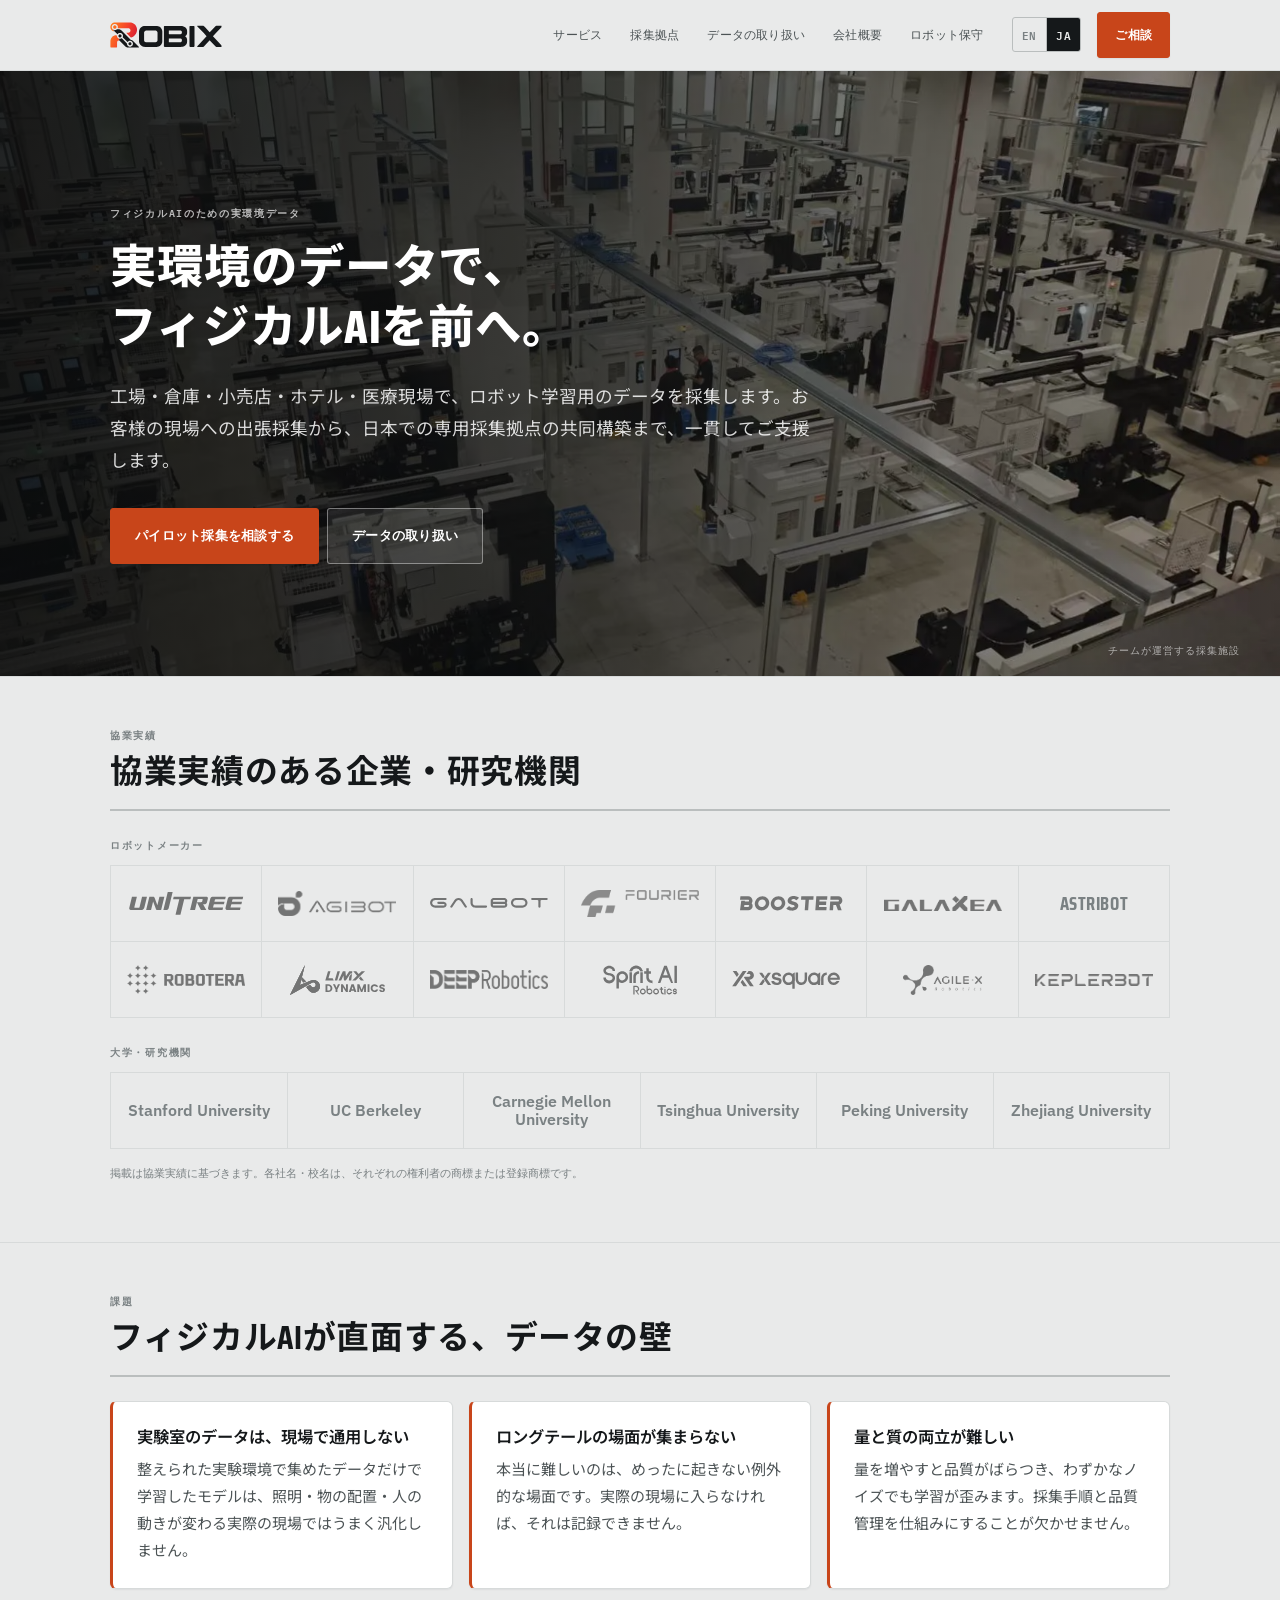
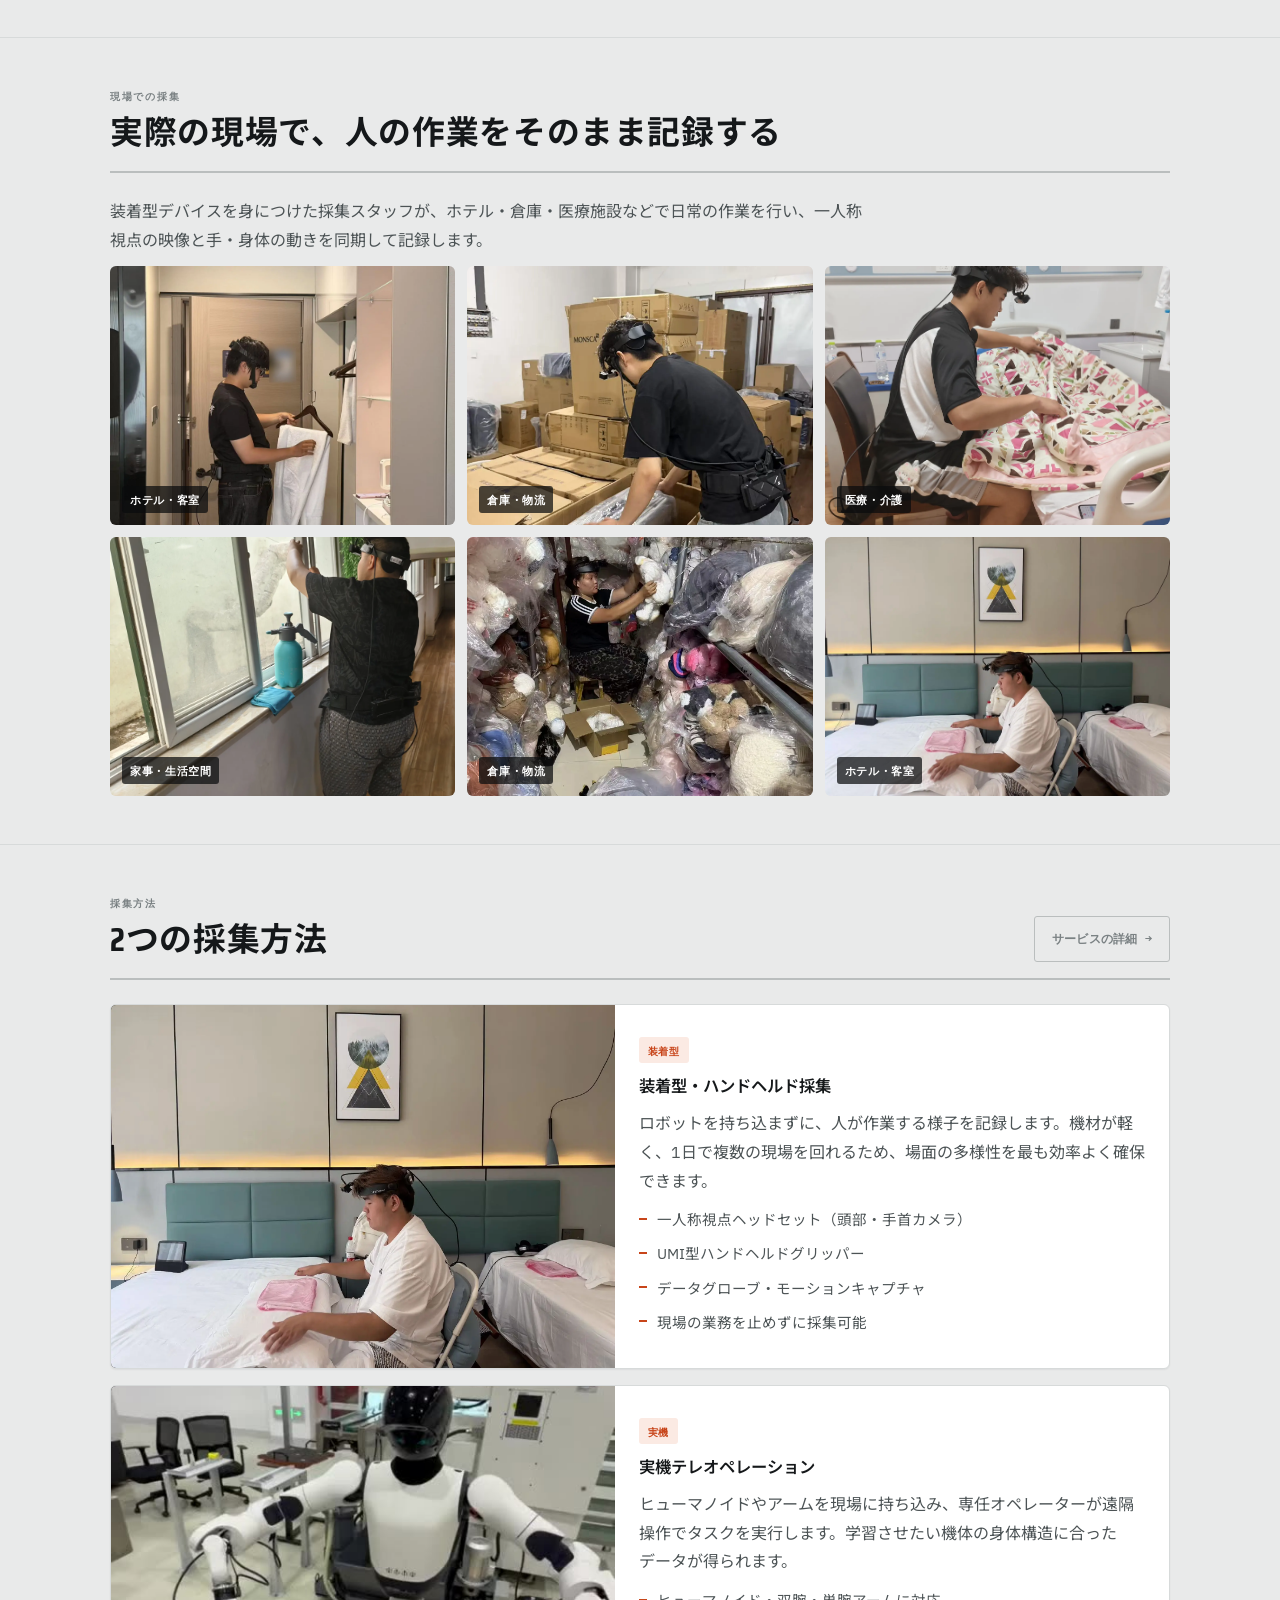
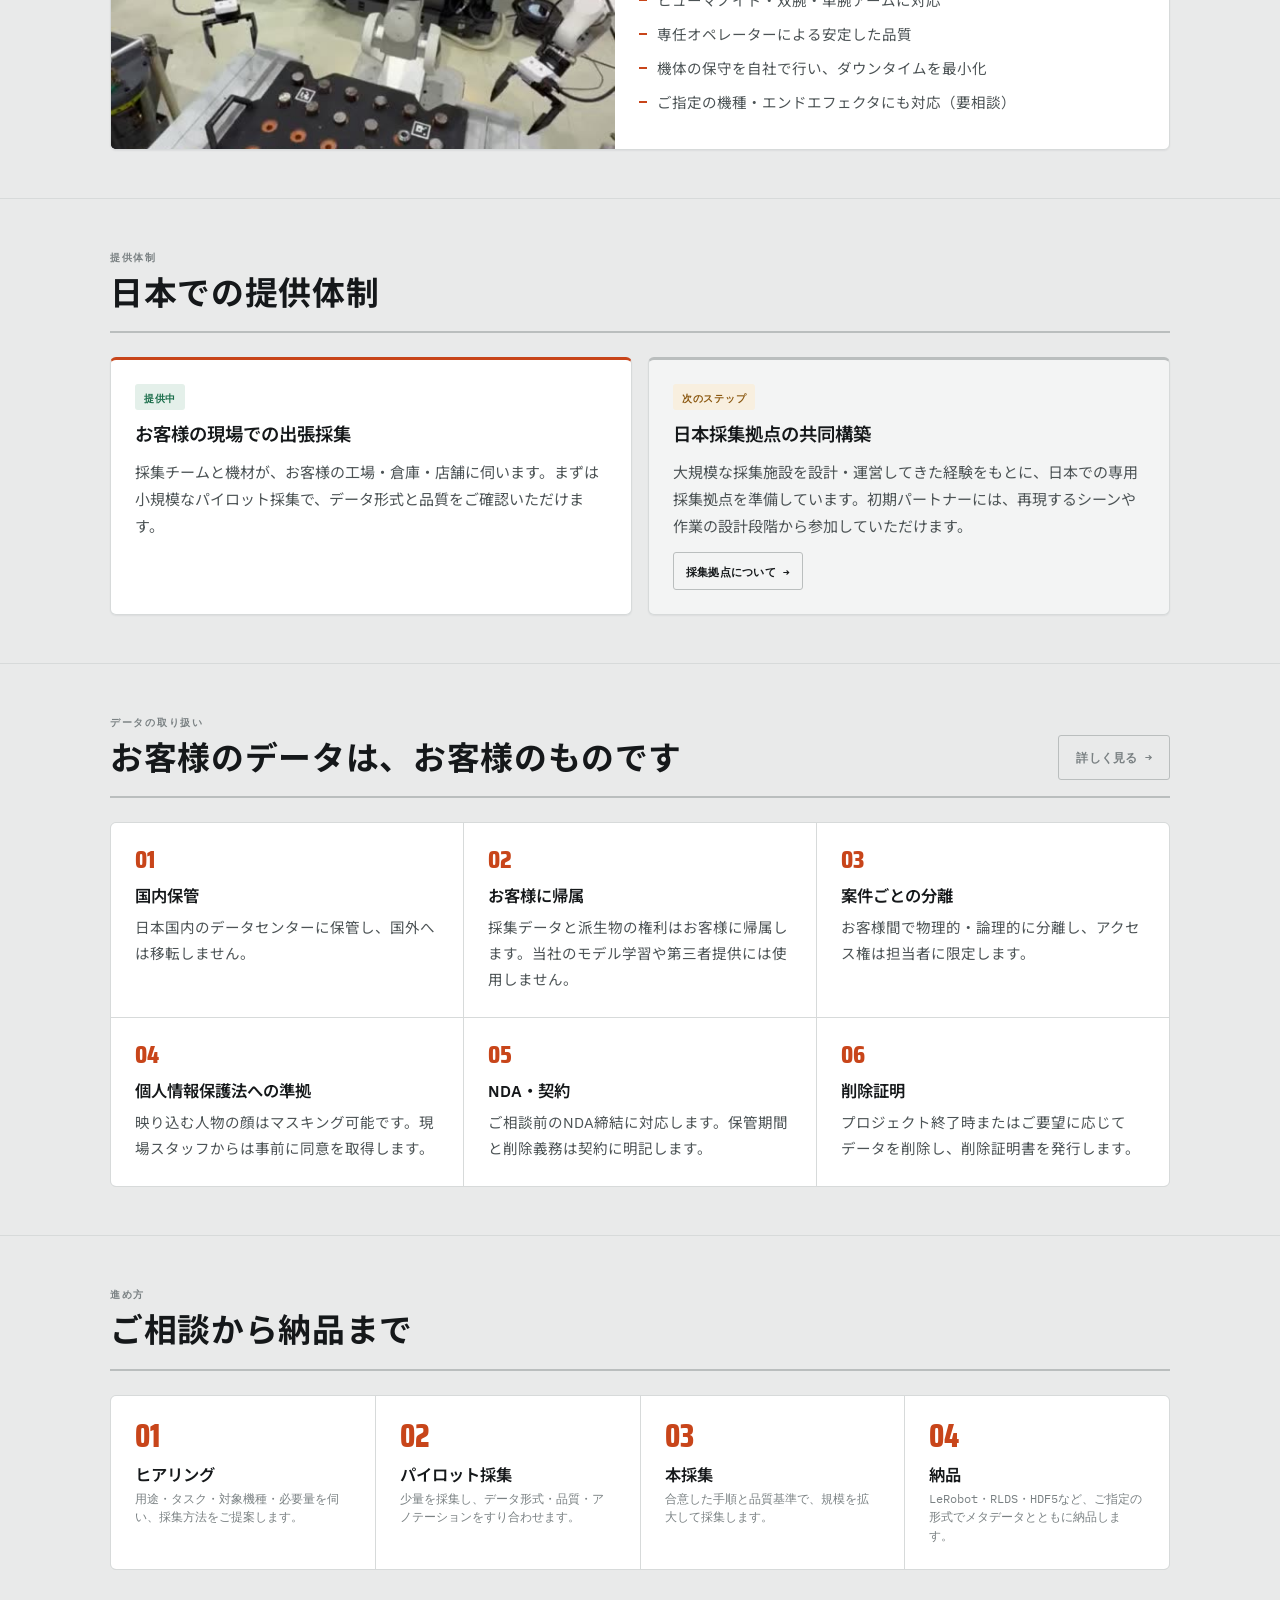
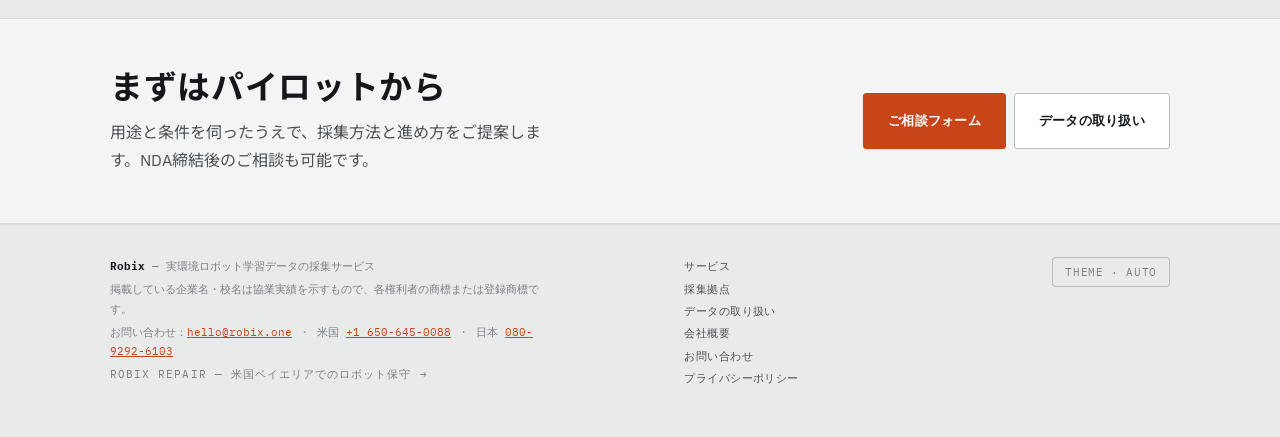
==== commit 9b795da0: "Switch to the new Robix wordmark logo Vectorised from the supplied artwork: the R keeps its orange-t" ====
--- a/index.html
+++ b/index.html
@@ -15,7 +15,7 @@
 
 <header class="top">
   <div class="top-in">
-    <a class="brand" href="index.html"><svg class="mark" viewBox="0 0 48 48" aria-hidden="true"><defs><mask id="rbx-k" maskUnits="userSpaceOnUse" x="0" y="0" width="48" height="48"><rect width="48" height="48" fill="#fff"/><line x1="29" y1="27" x2="38" y2="37.75" stroke="#000" stroke-width="11.5" stroke-linecap="round"/></mask><mask id="rbx-p" maskUnits="userSpaceOnUse" x="0" y="0" width="48" height="48"><rect width="48" height="48" fill="#fff"/><circle cx="29" cy="27" r="1.8"/><circle cx="38" cy="37.75" r="1.8"/></mask></defs><path mask="url(#rbx-k)" d="M12 42V10.25H27A8.25 8.25 0 0 1 27 26.75H12" fill="none" stroke="currentColor" stroke-width="8.5"/><line class="arm" mask="url(#rbx-p)" x1="29" y1="27" x2="38" y2="37.75" stroke-width="8.5" stroke-linecap="round"/></svg>Robix</a>
+    <a class="brand" href="index.html"><svg class="wordmark" viewBox="32 23 1102 256" role="img" aria-label="Robix"><defs><linearGradient id="rbx-g" gradientUnits="userSpaceOnUse" x1="40" y1="90" x2="300" y2="190"><stop offset="0" stop-color="#FF7A1F"/><stop offset=".55" stop-color="#F43F2A"/><stop offset="1" stop-color="#D11A34"/></linearGradient></defs><path fill="url(#rbx-g)" fill-rule="evenodd" d="M96.0,154.8 90.8,153.5 82.3,153.8 75.7,155.5 65.8,160.0 59.3,164.5 53.3,170.2 47.3,177.7 42.5,185.8 39.0,195.0 36.8,203.3 36.0,209.2 35.8,267.0 37.3,271.3 39.2,273.3 41.2,274.5 43.2,275.0 94.3,275.0 98.3,273.0 100.0,271.3 101.5,268.5 101.7,227.7 102.2,219.5 104.8,213.0 109.2,208.5 112.0,207.0 115.8,206.0 122.0,206.3 122.7,205.8 122.2,188.5 121.5,187.3 116.8,185.5 112.0,182.5 106.2,176.7 103.7,172.3 102.0,167.3 101.3,160.0 99.0,156.7ZM75.8,55.8 69.5,58.8 65.0,63.7 62.8,68.8 62.8,75.8 65.2,81.7 69.3,85.8 72.5,87.7 76.2,88.8 82.3,88.8 88.0,86.7 90.8,84.5 93.2,81.8 95.5,76.3 95.7,69.3 93.0,63.2 88.7,58.7 82.2,55.8ZM37.8,59.2 36.0,67.8 35.8,76.8 37.8,86.5 41.0,94.0 46.0,101.3 52.7,107.3 58.8,111.2 67.2,113.8 73.5,114.2 74.5,113.8 74.7,113.2 58.8,95.8 56.8,92.3 53.3,88.0 50.0,80.7 49.0,71.3 49.8,64.5 51.0,60.8 55.2,53.8 58.0,50.8 62.8,47.0 68.3,44.2 72.3,42.8 80.5,42.2 85.3,42.8 89.8,44.2 96.7,47.8 102.7,53.3 106.5,59.3 109.2,67.3 109.7,74.8 108.8,79.7 107.7,82.8 108.5,84.0 213.5,84.0 217.5,85.0 222.0,87.2 226.0,90.2 229.8,94.3 231.7,97.8 233.0,102.2 233.0,111.3 232.0,114.3 229.3,119.0 225.5,123.2 218.7,127.2 213.7,128.3 194.2,128.2 193.0,129.5 200.3,137.8 236.7,174.7 238.7,175.8 241.0,175.7 247.7,173.7 259.5,167.7 268.2,161.3 276.0,154.0 283.7,144.7 287.8,138.0 292.8,127.5 296.5,115.0 297.8,106.2 297.8,93.7 296.7,85.3 292.7,71.8 286.8,59.8 278.0,48.7 273.5,44.3 266.5,39.2 258.7,34.3 253.5,32.0 240.2,28.0 233.3,27.0 76.8,27.2 71.8,28.0 63.0,30.8 57.8,33.5 52.8,37.0 44.7,45.3 39.5,54.8Z"/><path fill="currentColor" fill-rule="evenodd" d="M228.0,221.5 224.5,222.2 221.2,223.7 217.0,227.2 214.2,231.8 213.3,238.2 215.2,244.2 219.7,249.2 225.3,251.8 231.0,252.0 236.5,250.0 240.5,246.5 242.8,242.2 243.7,239.5 243.8,236.0 241.5,228.8 238.0,224.8 233.3,222.2ZM129.5,144.2 125.7,145.0 122.8,146.3 118.7,149.8 116.8,152.5 115.3,156.2 115.0,162.7 116.8,167.7 120.5,171.8 125.7,174.5 131.2,175.0 136.5,173.8 139.3,172.2 142.5,169.3 144.7,165.7 145.7,162.3 145.8,159.3 144.5,153.5 142.7,150.3 140.5,148.0 135.5,145.0ZM59.2,95.2 59.7,96.3 70.8,108.8 105.7,143.8 106.7,143.7 112.5,137.2 116.3,134.3 121.8,131.8 126.7,130.7 132.5,130.5 137.7,131.3 143.8,133.8 148.2,136.8 155.0,144.2 157.8,149.2 159.0,152.7 160.0,157.8 159.8,162.8 158.7,167.5 156.7,171.8 156.8,173.3 204.5,219.7 206.3,219.7 211.5,214.5 216.3,211.3 222.5,208.8 227.0,208.0 232.7,208.2 236.8,209.0 241.2,210.7 246.5,213.8 252.2,219.7 256.0,226.7 258.0,233.5 257.8,241.2 256.0,247.7 254.0,251.5 248.8,258.2 246.0,260.5 239.7,264.3 236.0,265.7 231.2,266.5 222.0,266.0 217.3,264.3 213.0,262.0 206.7,256.7 203.7,253.0 201.0,247.7 199.3,240.8 198.8,233.5 148.2,184.0 146.2,183.3 141.2,186.2 136.5,187.8 130.8,188.7 122.8,188.3 122.3,198.0 123.3,206.2 129.3,210.5 183.3,265.3 186.5,267.8 196.2,272.8 200.0,274.0 207.0,275.0 312.5,275.0 314.5,274.5 316.2,273.0 316.8,271.5 316.8,269.5 315.2,266.7 256.7,206.5 249.3,202.0 244.2,200.2 238.5,199.2 235.7,197.0 145.8,107.2 139.2,102.0 130.2,97.3 122.8,95.2 101.2,94.8 99.8,95.2 94.5,99.0 90.2,101.0 82.5,102.8 77.8,103.0 69.2,101.0 65.0,99.0ZM331.5,82.0 327.3,87.3 323.2,94.5 319.2,105.8 318.0,112.2 317.3,119.7 317.3,212.3 318.2,220.3 319.2,224.5 322.3,233.5 325.3,239.7 330.3,246.7 338.8,255.0 345.0,259.3 354.0,263.7 360.0,265.8 368.8,267.8 374.5,268.3 490.0,268.5 497.3,267.8 503.7,266.5 516.5,261.7 521.7,258.7 527.3,254.3 534.8,246.8 539.7,239.8 543.0,233.2 545.7,224.8 546.8,217.7 547.2,118.5 546.7,111.8 545.0,103.0 541.5,93.8 535.2,83.5 527.8,75.7 521.0,70.7 514.3,67.2 506.0,64.2 495.2,62.0 375.2,61.8 364.5,63.2 356.8,65.3 349.7,68.2 344.3,71.2 338.5,75.3ZM495.8,116.2 498.5,121.2 500.0,127.5 499.8,203.5 499.0,207.7 497.0,212.3 492.2,218.0 487.5,220.8 480.3,222.8 386.0,222.8 379.0,220.7 375.8,218.7 372.3,215.3 369.2,209.5 367.8,203.0 367.8,126.8 368.8,122.2 370.2,119.0 374.8,113.0 381.0,109.2 387.2,107.7 478.5,107.5 483.0,107.8 487.2,109.2 491.5,111.8ZM564.7,64.3 562.8,68.5 562.7,257.8 563.3,263.3 565.7,266.7 567.7,267.8 571.3,268.5 730.2,268.5 738.2,267.8 748.8,265.7 761.5,260.8 769.2,256.5 775.3,251.7 779.8,247.2 785.7,238.8 788.5,231.8 790.3,225.0 791.3,217.2 791.2,195.7 789.7,187.3 785.5,177.3 782.5,173.2 778.3,169.0 770.8,164.5 770.3,163.2 778.2,157.8 782.7,153.5 785.3,149.8 788.7,143.2 790.5,137.2 791.3,130.5 791.3,113.8 790.5,104.5 788.5,97.0 786.7,92.5 781.5,84.3 775.0,77.7 766.7,71.7 755.5,66.3 742.8,63.0 729.3,61.2 570.0,61.2 567.0,62.3ZM611.5,186.5 613.0,185.3 728.2,185.7 731.2,186.7 734.8,189.0 737.0,191.3 738.8,194.7 739.8,198.5 739.7,209.3 737.7,214.7 734.3,218.5 729.7,221.3 724.2,222.8 613.0,223.0 612.3,222.8 611.3,221.3ZM611.3,108.0 611.7,107.0 612.8,106.2 723.8,106.3 727.3,107.0 732.0,109.0 734.7,111.0 737.2,114.0 738.7,116.7 739.7,120.2 739.7,128.2 738.7,132.8 735.7,137.8 731.3,141.0 725.2,143.2 612.5,143.2 611.3,141.3ZM822.0,61.2 818.3,62.7 816.2,64.7 814.5,69.0 814.5,259.7 815.2,262.8 816.7,265.5 819.2,267.5 821.2,268.2 856.2,268.5 859.7,267.2 862.7,264.3 863.8,261.3 864.2,256.7 864.0,68.7 863.7,67.2 861.8,64.3 859.2,62.2 856.8,61.2ZM891.7,60.8 891.0,62.0 891.0,64.7 892.0,66.3 955.3,132.3 983.0,162.3 982.7,163.7 919.5,231.3 891.5,262.7 890.8,264.8 891.2,267.2 892.3,268.5 895.3,269.7 942.8,269.7 948.3,268.7 954.2,266.2 959.0,262.5 965.7,254.5 1011.3,204.7 1013.3,203.2 1014.8,204.2 1067.2,260.5 1074.3,266.5 1080.2,268.8 1086.3,269.7 1129.8,269.7 1129.8,254.2 1125.2,249.8 1121.8,245.7 1045.7,163.3 1045.8,162.2 1075.0,130.8 1129.0,74.0 1129.8,73.8 1129.8,59.2 1085.0,59.2 1079.8,60.2 1073.3,63.0 1068.0,66.7 1016.3,121.3 1013.7,123.5 1010.7,121.0 970.7,77.2 960.7,67.0 954.2,62.5 951.0,61.0 944.2,59.2 894.7,59.2Z"/></svg></a>
     <nav class="nav">
       <a class="lnk" href="service.html" data-i18n="nav.service">サービス</a>
       <a class="lnk" href="facility.html" data-i18n="nav.facility">採集拠点</a>
--- a/assets/styles.css
+++ b/assets/styles.css
@@ -102,8 +102,8 @@
   text-transform:uppercase;color:var(--ink);text-decoration:none;
   display:flex;align-items:center;gap:9px;flex-shrink:0}
 .brand{gap:7px}
-.brand .mark{width:26px;height:26px;flex-shrink:0;margin-top:-2px} /* uppercase optical centre sits above the line box */
-.brand .mark .arm{stroke:var(--accent)}
+.brand .wordmark{height:26px;width:auto;flex-shrink:0;display:block}
+.brand .sub{font-size:18px;font-weight:700;color:var(--ink-2);margin-left:3px}
 .nav{margin-left:auto;display:flex;gap:var(--s1);align-items:center}
 .nav a.lnk{font-family:var(--mono);font-size:12px;font-weight:500;letter-spacing:.04em;
   text-transform:uppercase;color:var(--ink-2);text-decoration:none;
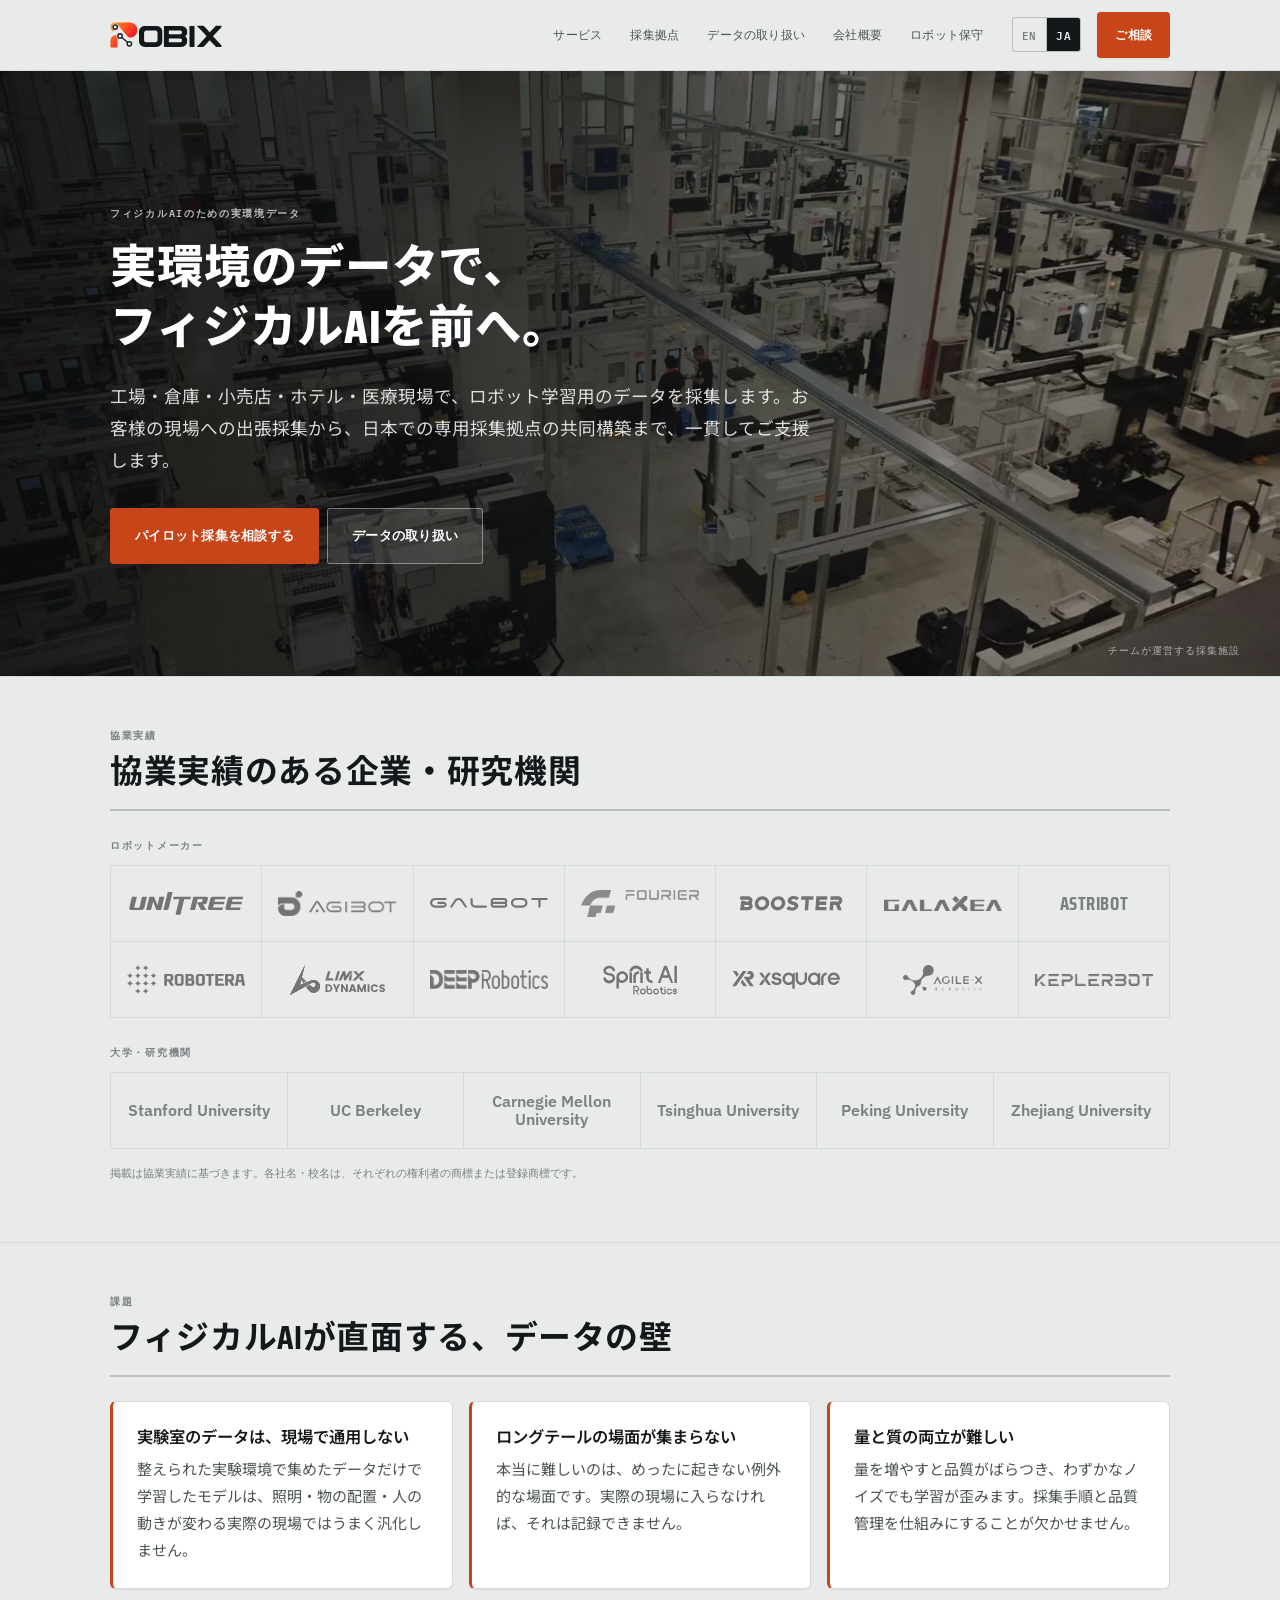
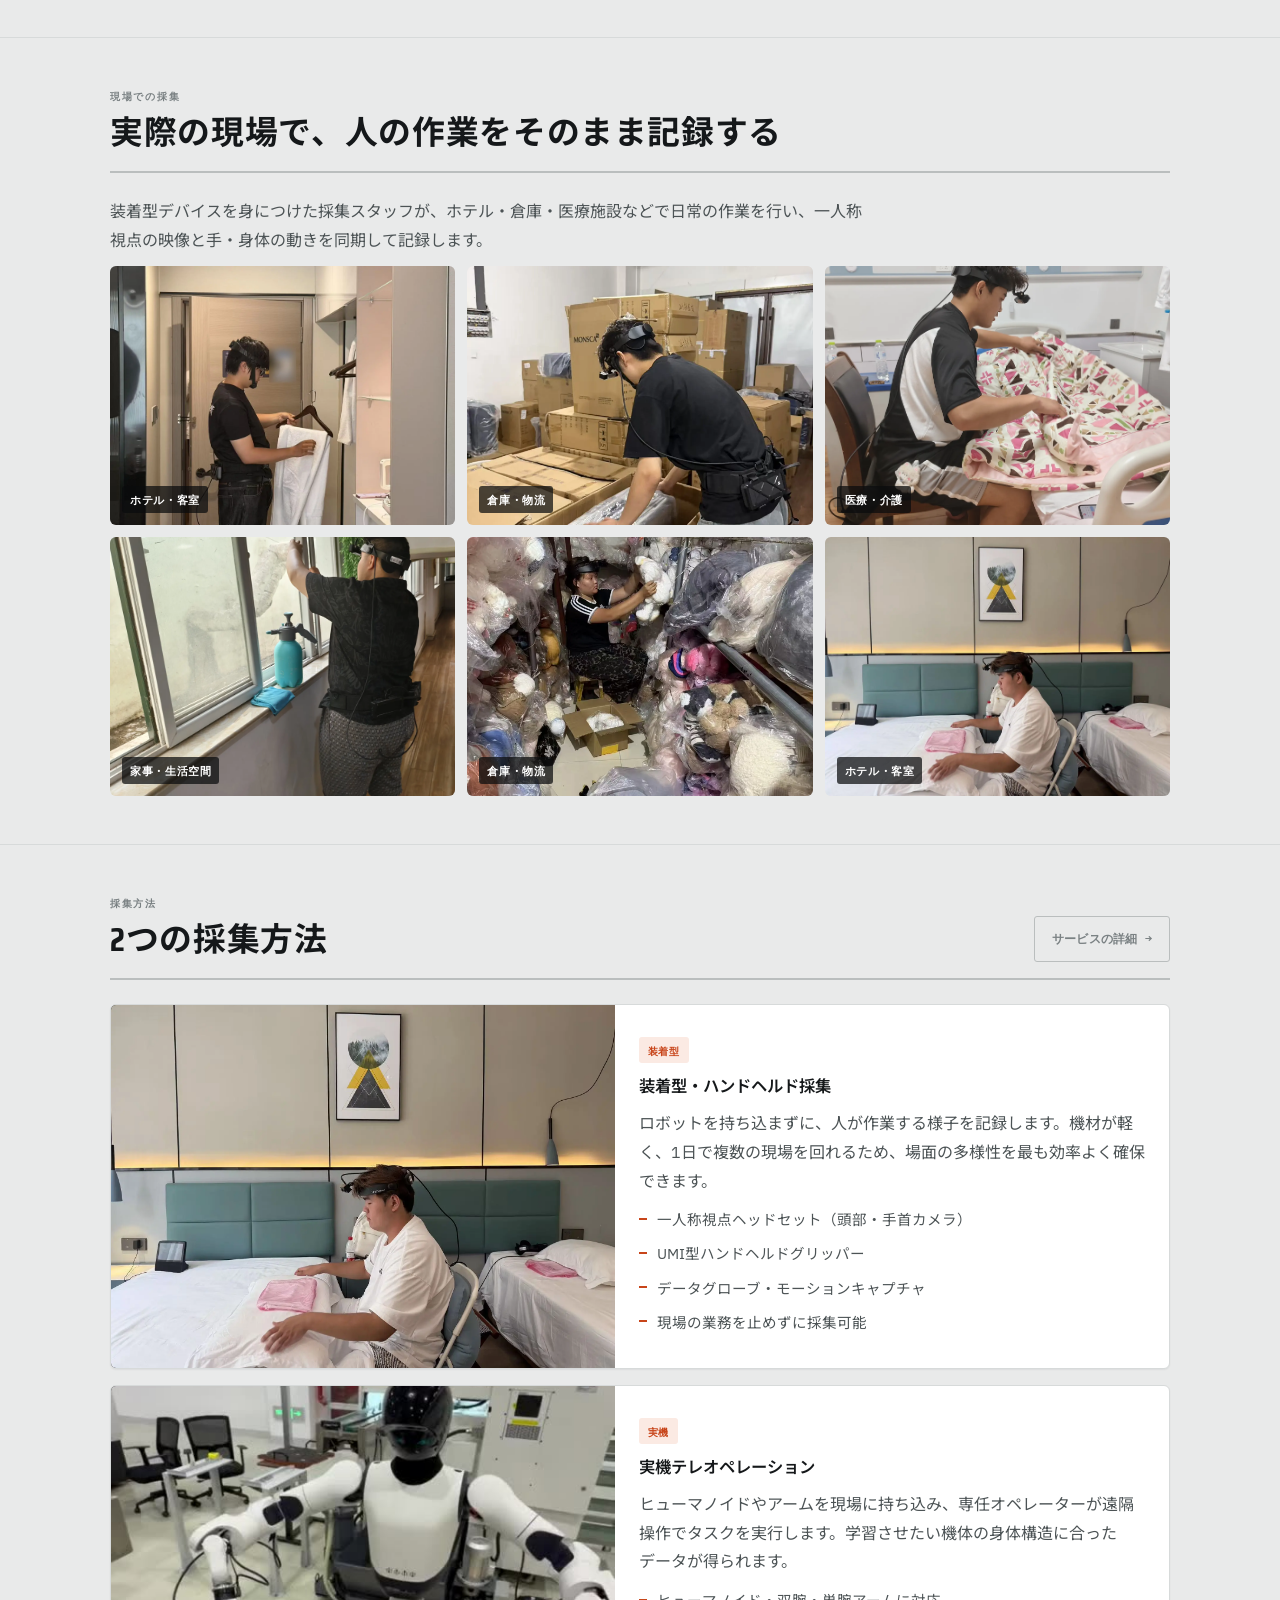
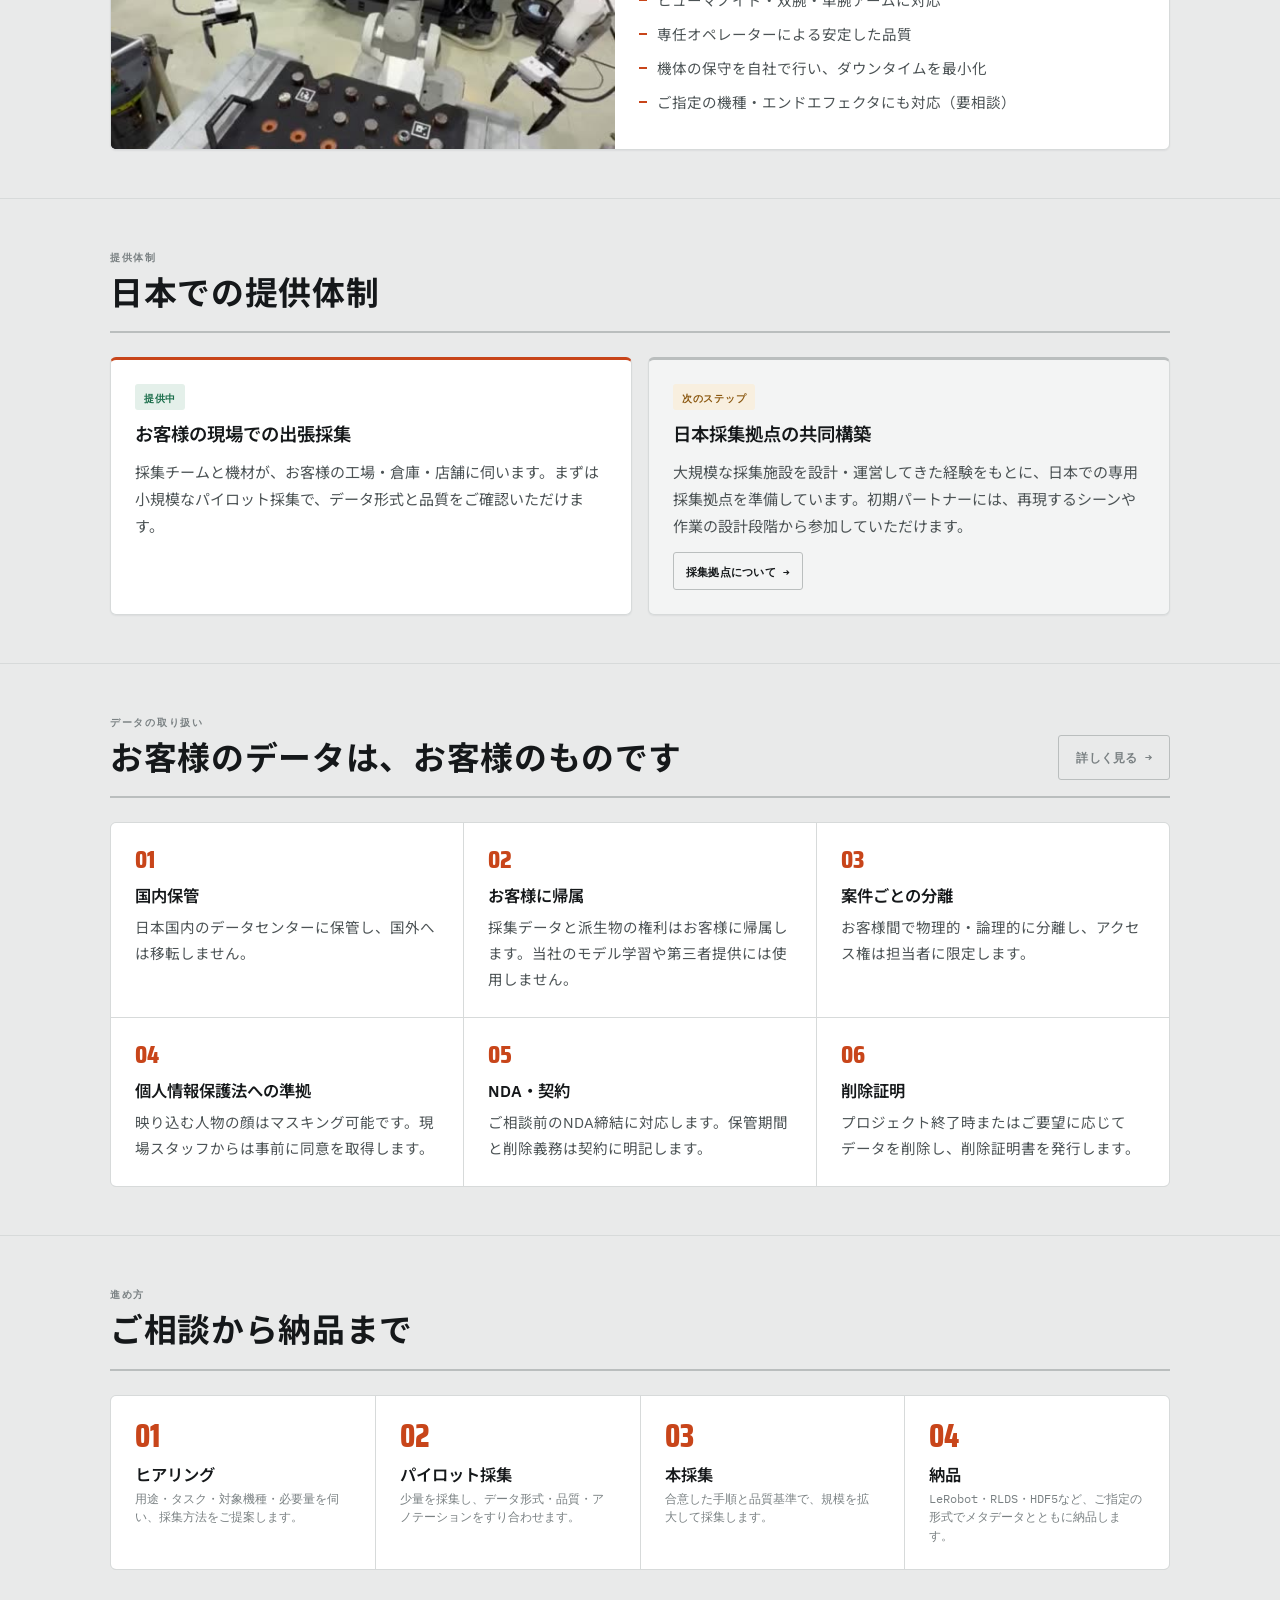
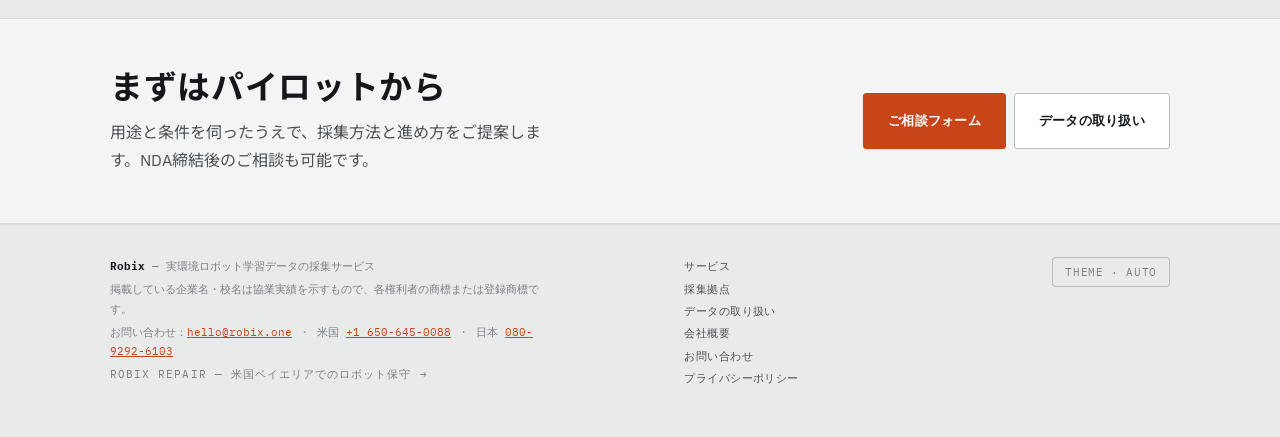
==== commit 531b0028: "Replace the R mark with the new jointed-arm logo Rebuilt the supplied artwork as clean vector geomet" ====
--- a/index.html
+++ b/index.html
@@ -15,7 +15,7 @@
 
 <header class="top">
   <div class="top-in">
-    <a class="brand" href="index.html"><svg class="wordmark" viewBox="32 23 1102 256" role="img" aria-label="Robix"><defs><linearGradient id="rbx-g" gradientUnits="userSpaceOnUse" x1="40" y1="90" x2="300" y2="190"><stop offset="0" stop-color="#FF7A1F"/><stop offset=".55" stop-color="#F43F2A"/><stop offset="1" stop-color="#D11A34"/></linearGradient></defs><path fill="url(#rbx-g)" fill-rule="evenodd" d="M96.0,154.8 90.8,153.5 82.3,153.8 75.7,155.5 65.8,160.0 59.3,164.5 53.3,170.2 47.3,177.7 42.5,185.8 39.0,195.0 36.8,203.3 36.0,209.2 35.8,267.0 37.3,271.3 39.2,273.3 41.2,274.5 43.2,275.0 94.3,275.0 98.3,273.0 100.0,271.3 101.5,268.5 101.7,227.7 102.2,219.5 104.8,213.0 109.2,208.5 112.0,207.0 115.8,206.0 122.0,206.3 122.7,205.8 122.2,188.5 121.5,187.3 116.8,185.5 112.0,182.5 106.2,176.7 103.7,172.3 102.0,167.3 101.3,160.0 99.0,156.7ZM75.8,55.8 69.5,58.8 65.0,63.7 62.8,68.8 62.8,75.8 65.2,81.7 69.3,85.8 72.5,87.7 76.2,88.8 82.3,88.8 88.0,86.7 90.8,84.5 93.2,81.8 95.5,76.3 95.7,69.3 93.0,63.2 88.7,58.7 82.2,55.8ZM37.8,59.2 36.0,67.8 35.8,76.8 37.8,86.5 41.0,94.0 46.0,101.3 52.7,107.3 58.8,111.2 67.2,113.8 73.5,114.2 74.5,113.8 74.7,113.2 58.8,95.8 56.8,92.3 53.3,88.0 50.0,80.7 49.0,71.3 49.8,64.5 51.0,60.8 55.2,53.8 58.0,50.8 62.8,47.0 68.3,44.2 72.3,42.8 80.5,42.2 85.3,42.8 89.8,44.2 96.7,47.8 102.7,53.3 106.5,59.3 109.2,67.3 109.7,74.8 108.8,79.7 107.7,82.8 108.5,84.0 213.5,84.0 217.5,85.0 222.0,87.2 226.0,90.2 229.8,94.3 231.7,97.8 233.0,102.2 233.0,111.3 232.0,114.3 229.3,119.0 225.5,123.2 218.7,127.2 213.7,128.3 194.2,128.2 193.0,129.5 200.3,137.8 236.7,174.7 238.7,175.8 241.0,175.7 247.7,173.7 259.5,167.7 268.2,161.3 276.0,154.0 283.7,144.7 287.8,138.0 292.8,127.5 296.5,115.0 297.8,106.2 297.8,93.7 296.7,85.3 292.7,71.8 286.8,59.8 278.0,48.7 273.5,44.3 266.5,39.2 258.7,34.3 253.5,32.0 240.2,28.0 233.3,27.0 76.8,27.2 71.8,28.0 63.0,30.8 57.8,33.5 52.8,37.0 44.7,45.3 39.5,54.8Z"/><path fill="currentColor" fill-rule="evenodd" d="M228.0,221.5 224.5,222.2 221.2,223.7 217.0,227.2 214.2,231.8 213.3,238.2 215.2,244.2 219.7,249.2 225.3,251.8 231.0,252.0 236.5,250.0 240.5,246.5 242.8,242.2 243.7,239.5 243.8,236.0 241.5,228.8 238.0,224.8 233.3,222.2ZM129.5,144.2 125.7,145.0 122.8,146.3 118.7,149.8 116.8,152.5 115.3,156.2 115.0,162.7 116.8,167.7 120.5,171.8 125.7,174.5 131.2,175.0 136.5,173.8 139.3,172.2 142.5,169.3 144.7,165.7 145.7,162.3 145.8,159.3 144.5,153.5 142.7,150.3 140.5,148.0 135.5,145.0ZM59.2,95.2 59.7,96.3 70.8,108.8 105.7,143.8 106.7,143.7 112.5,137.2 116.3,134.3 121.8,131.8 126.7,130.7 132.5,130.5 137.7,131.3 143.8,133.8 148.2,136.8 155.0,144.2 157.8,149.2 159.0,152.7 160.0,157.8 159.8,162.8 158.7,167.5 156.7,171.8 156.8,173.3 204.5,219.7 206.3,219.7 211.5,214.5 216.3,211.3 222.5,208.8 227.0,208.0 232.7,208.2 236.8,209.0 241.2,210.7 246.5,213.8 252.2,219.7 256.0,226.7 258.0,233.5 257.8,241.2 256.0,247.7 254.0,251.5 248.8,258.2 246.0,260.5 239.7,264.3 236.0,265.7 231.2,266.5 222.0,266.0 217.3,264.3 213.0,262.0 206.7,256.7 203.7,253.0 201.0,247.7 199.3,240.8 198.8,233.5 148.2,184.0 146.2,183.3 141.2,186.2 136.5,187.8 130.8,188.7 122.8,188.3 122.3,198.0 123.3,206.2 129.3,210.5 183.3,265.3 186.5,267.8 196.2,272.8 200.0,274.0 207.0,275.0 312.5,275.0 314.5,274.5 316.2,273.0 316.8,271.5 316.8,269.5 315.2,266.7 256.7,206.5 249.3,202.0 244.2,200.2 238.5,199.2 235.7,197.0 145.8,107.2 139.2,102.0 130.2,97.3 122.8,95.2 101.2,94.8 99.8,95.2 94.5,99.0 90.2,101.0 82.5,102.8 77.8,103.0 69.2,101.0 65.0,99.0ZM331.5,82.0 327.3,87.3 323.2,94.5 319.2,105.8 318.0,112.2 317.3,119.7 317.3,212.3 318.2,220.3 319.2,224.5 322.3,233.5 325.3,239.7 330.3,246.7 338.8,255.0 345.0,259.3 354.0,263.7 360.0,265.8 368.8,267.8 374.5,268.3 490.0,268.5 497.3,267.8 503.7,266.5 516.5,261.7 521.7,258.7 527.3,254.3 534.8,246.8 539.7,239.8 543.0,233.2 545.7,224.8 546.8,217.7 547.2,118.5 546.7,111.8 545.0,103.0 541.5,93.8 535.2,83.5 527.8,75.7 521.0,70.7 514.3,67.2 506.0,64.2 495.2,62.0 375.2,61.8 364.5,63.2 356.8,65.3 349.7,68.2 344.3,71.2 338.5,75.3ZM495.8,116.2 498.5,121.2 500.0,127.5 499.8,203.5 499.0,207.7 497.0,212.3 492.2,218.0 487.5,220.8 480.3,222.8 386.0,222.8 379.0,220.7 375.8,218.7 372.3,215.3 369.2,209.5 367.8,203.0 367.8,126.8 368.8,122.2 370.2,119.0 374.8,113.0 381.0,109.2 387.2,107.7 478.5,107.5 483.0,107.8 487.2,109.2 491.5,111.8ZM564.7,64.3 562.8,68.5 562.7,257.8 563.3,263.3 565.7,266.7 567.7,267.8 571.3,268.5 730.2,268.5 738.2,267.8 748.8,265.7 761.5,260.8 769.2,256.5 775.3,251.7 779.8,247.2 785.7,238.8 788.5,231.8 790.3,225.0 791.3,217.2 791.2,195.7 789.7,187.3 785.5,177.3 782.5,173.2 778.3,169.0 770.8,164.5 770.3,163.2 778.2,157.8 782.7,153.5 785.3,149.8 788.7,143.2 790.5,137.2 791.3,130.5 791.3,113.8 790.5,104.5 788.5,97.0 786.7,92.5 781.5,84.3 775.0,77.7 766.7,71.7 755.5,66.3 742.8,63.0 729.3,61.2 570.0,61.2 567.0,62.3ZM611.5,186.5 613.0,185.3 728.2,185.7 731.2,186.7 734.8,189.0 737.0,191.3 738.8,194.7 739.8,198.5 739.7,209.3 737.7,214.7 734.3,218.5 729.7,221.3 724.2,222.8 613.0,223.0 612.3,222.8 611.3,221.3ZM611.3,108.0 611.7,107.0 612.8,106.2 723.8,106.3 727.3,107.0 732.0,109.0 734.7,111.0 737.2,114.0 738.7,116.7 739.7,120.2 739.7,128.2 738.7,132.8 735.7,137.8 731.3,141.0 725.2,143.2 612.5,143.2 611.3,141.3ZM822.0,61.2 818.3,62.7 816.2,64.7 814.5,69.0 814.5,259.7 815.2,262.8 816.7,265.5 819.2,267.5 821.2,268.2 856.2,268.5 859.7,267.2 862.7,264.3 863.8,261.3 864.2,256.7 864.0,68.7 863.7,67.2 861.8,64.3 859.2,62.2 856.8,61.2ZM891.7,60.8 891.0,62.0 891.0,64.7 892.0,66.3 955.3,132.3 983.0,162.3 982.7,163.7 919.5,231.3 891.5,262.7 890.8,264.8 891.2,267.2 892.3,268.5 895.3,269.7 942.8,269.7 948.3,268.7 954.2,266.2 959.0,262.5 965.7,254.5 1011.3,204.7 1013.3,203.2 1014.8,204.2 1067.2,260.5 1074.3,266.5 1080.2,268.8 1086.3,269.7 1129.8,269.7 1129.8,254.2 1125.2,249.8 1121.8,245.7 1045.7,163.3 1045.8,162.2 1075.0,130.8 1129.0,74.0 1129.8,73.8 1129.8,59.2 1085.0,59.2 1079.8,60.2 1073.3,63.0 1068.0,66.7 1016.3,121.3 1013.7,123.5 1010.7,121.0 970.7,77.2 960.7,67.0 954.2,62.5 951.0,61.0 944.2,59.2 894.7,59.2Z"/></svg></a>
+    <a class="brand" href="index.html"><svg class="wordmark" viewBox="32 23 1102 256" role="img" aria-label="Robix"><g transform="translate(36 27) scale(0.43056)"><defs><linearGradient id="rbx-g" gradientUnits="userSpaceOnUse" x1="48" y1="18" x2="528" y2="438"><stop offset="0" stop-color="#FF8A1C"/><stop offset=".5" stop-color="#FF4A1E"/><stop offset="1" stop-color="#E5102F"/></linearGradient><mask id="rbx-k" maskUnits="userSpaceOnUse" x="-20" y="-20" width="660" height="620"><rect x="-20" y="-20" width="660" height="620" fill="#fff"/><line x1="108" y1="106" x2="434" y2="490" stroke="#000" stroke-width="156" stroke-linecap="round"/><circle cx="220" cy="310" r="83"/></mask></defs><g fill="url(#rbx-g)" mask="url(#rbx-k)"><path d="M108 0H444V212H108A106 106 0 0 1 108 0Z"/><circle cx="444" cy="174" r="174"/><path d="M0 418A130 130 0 0 1 130 288H140A20 20 0 0 1 160 308V556A20 20 0 0 1 140 576H20A20 20 0 0 1 0 556Z"/></g><g fill="none" stroke="currentColor" stroke-width="31"><line x1="258.3" y1="342.2" x2="395.7" y2="457.8" stroke-width="30"/><circle cx="108" cy="106" r="50"/><circle cx="220" cy="310" r="50"/><circle cx="434" cy="490" r="50"/></g></g><path fill="currentColor" fill-rule="evenodd" d="M331.5,82.0 327.3,87.3 323.2,94.5 319.2,105.8 318.0,112.2 317.3,119.7 317.3,212.3 318.2,220.3 319.2,224.5 322.3,233.5 325.3,239.7 330.3,246.7 338.8,255.0 345.0,259.3 354.0,263.7 360.0,265.8 368.8,267.8 374.5,268.3 490.0,268.5 497.3,267.8 503.7,266.5 516.5,261.7 521.7,258.7 527.3,254.3 534.8,246.8 539.7,239.8 543.0,233.2 545.7,224.8 546.8,217.7 547.2,118.5 546.7,111.8 545.0,103.0 541.5,93.8 535.2,83.5 527.8,75.7 521.0,70.7 514.3,67.2 506.0,64.2 495.2,62.0 375.2,61.8 364.5,63.2 356.8,65.3 349.7,68.2 344.3,71.2 338.5,75.3ZM495.8,116.2 498.5,121.2 500.0,127.5 499.8,203.5 499.0,207.7 497.0,212.3 492.2,218.0 487.5,220.8 480.3,222.8 386.0,222.8 379.0,220.7 375.8,218.7 372.3,215.3 369.2,209.5 367.8,203.0 367.8,126.8 368.8,122.2 370.2,119.0 374.8,113.0 381.0,109.2 387.2,107.7 478.5,107.5 483.0,107.8 487.2,109.2 491.5,111.8ZM564.7,64.3 562.8,68.5 562.7,257.8 563.3,263.3 565.7,266.7 567.7,267.8 571.3,268.5 730.2,268.5 738.2,267.8 748.8,265.7 761.5,260.8 769.2,256.5 775.3,251.7 779.8,247.2 785.7,238.8 788.5,231.8 790.3,225.0 791.3,217.2 791.2,195.7 789.7,187.3 785.5,177.3 782.5,173.2 778.3,169.0 770.8,164.5 770.3,163.2 778.2,157.8 782.7,153.5 785.3,149.8 788.7,143.2 790.5,137.2 791.3,130.5 791.3,113.8 790.5,104.5 788.5,97.0 786.7,92.5 781.5,84.3 775.0,77.7 766.7,71.7 755.5,66.3 742.8,63.0 729.3,61.2 570.0,61.2 567.0,62.3ZM611.5,186.5 613.0,185.3 728.2,185.7 731.2,186.7 734.8,189.0 737.0,191.3 738.8,194.7 739.8,198.5 739.7,209.3 737.7,214.7 734.3,218.5 729.7,221.3 724.2,222.8 613.0,223.0 612.3,222.8 611.3,221.3ZM611.3,108.0 611.7,107.0 612.8,106.2 723.8,106.3 727.3,107.0 732.0,109.0 734.7,111.0 737.2,114.0 738.7,116.7 739.7,120.2 739.7,128.2 738.7,132.8 735.7,137.8 731.3,141.0 725.2,143.2 612.5,143.2 611.3,141.3ZM822.0,61.2 818.3,62.7 816.2,64.7 814.5,69.0 814.5,259.7 815.2,262.8 816.7,265.5 819.2,267.5 821.2,268.2 856.2,268.5 859.7,267.2 862.7,264.3 863.8,261.3 864.2,256.7 864.0,68.7 863.7,67.2 861.8,64.3 859.2,62.2 856.8,61.2ZM891.7,60.8 891.0,62.0 891.0,64.7 892.0,66.3 955.3,132.3 983.0,162.3 982.7,163.7 919.5,231.3 891.5,262.7 890.8,264.8 891.2,267.2 892.3,268.5 895.3,269.7 942.8,269.7 948.3,268.7 954.2,266.2 959.0,262.5 965.7,254.5 1011.3,204.7 1013.3,203.2 1014.8,204.2 1067.2,260.5 1074.3,266.5 1080.2,268.8 1086.3,269.7 1129.8,269.7 1129.8,254.2 1125.2,249.8 1121.8,245.7 1045.7,163.3 1045.8,162.2 1075.0,130.8 1129.0,74.0 1129.8,73.8 1129.8,59.2 1085.0,59.2 1079.8,60.2 1073.3,63.0 1068.0,66.7 1016.3,121.3 1013.7,123.5 1010.7,121.0 970.7,77.2 960.7,67.0 954.2,62.5 951.0,61.0 944.2,59.2 894.7,59.2Z"/></svg></a>
     <nav class="nav">
       <a class="lnk" href="service.html" data-i18n="nav.service">サービス</a>
       <a class="lnk" href="facility.html" data-i18n="nav.facility">採集拠点</a>
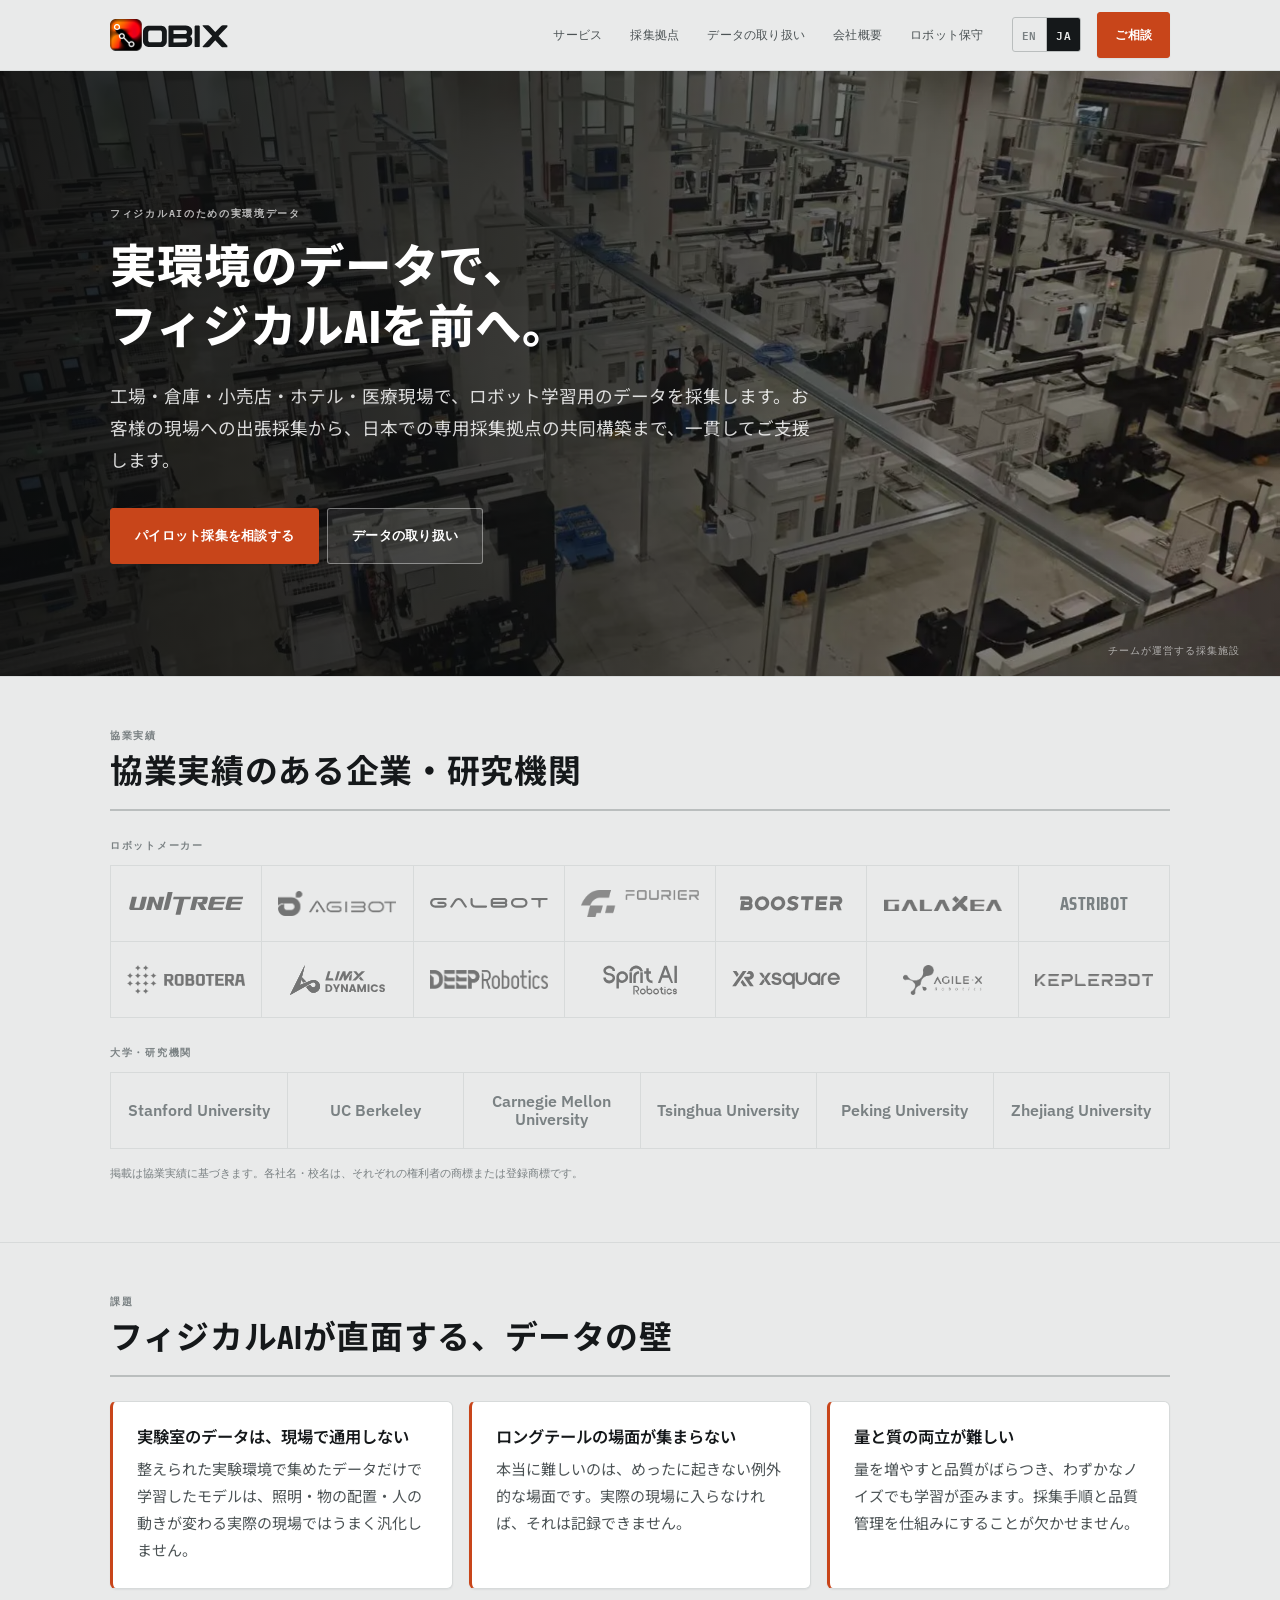
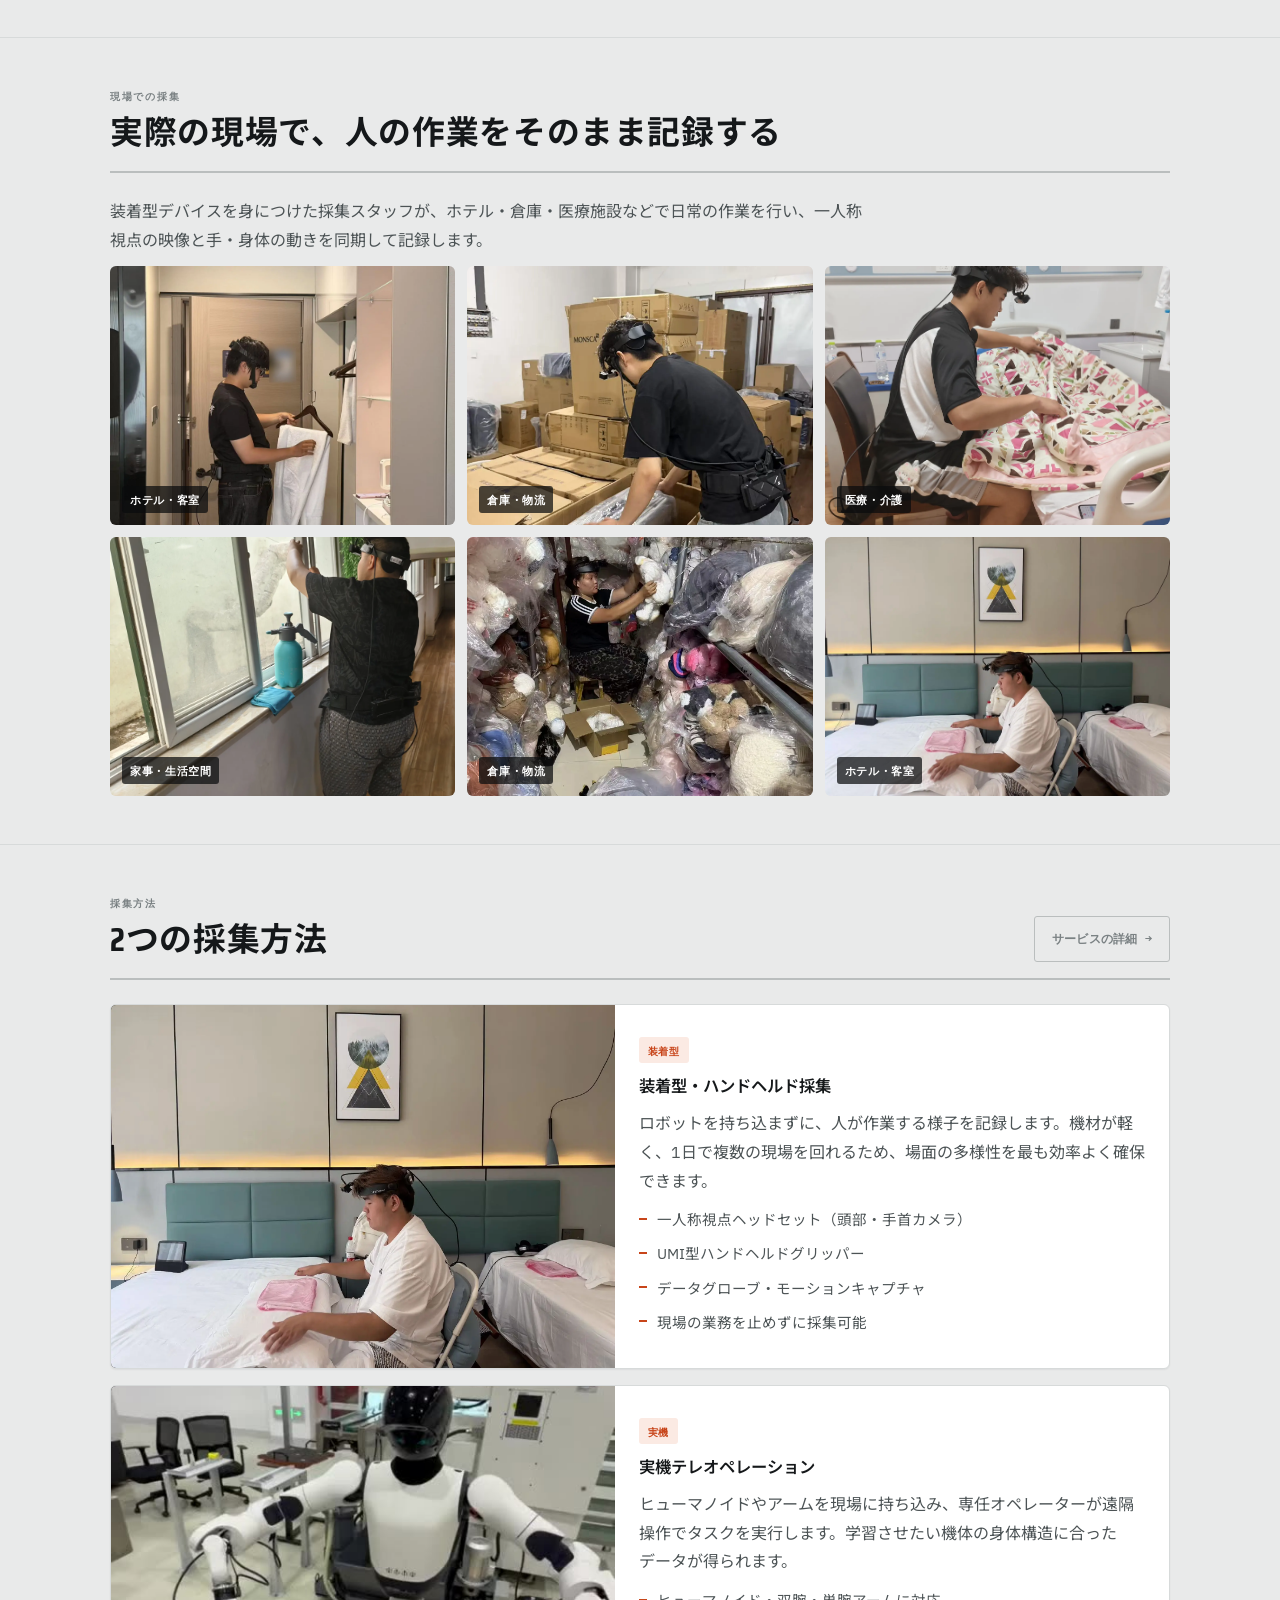
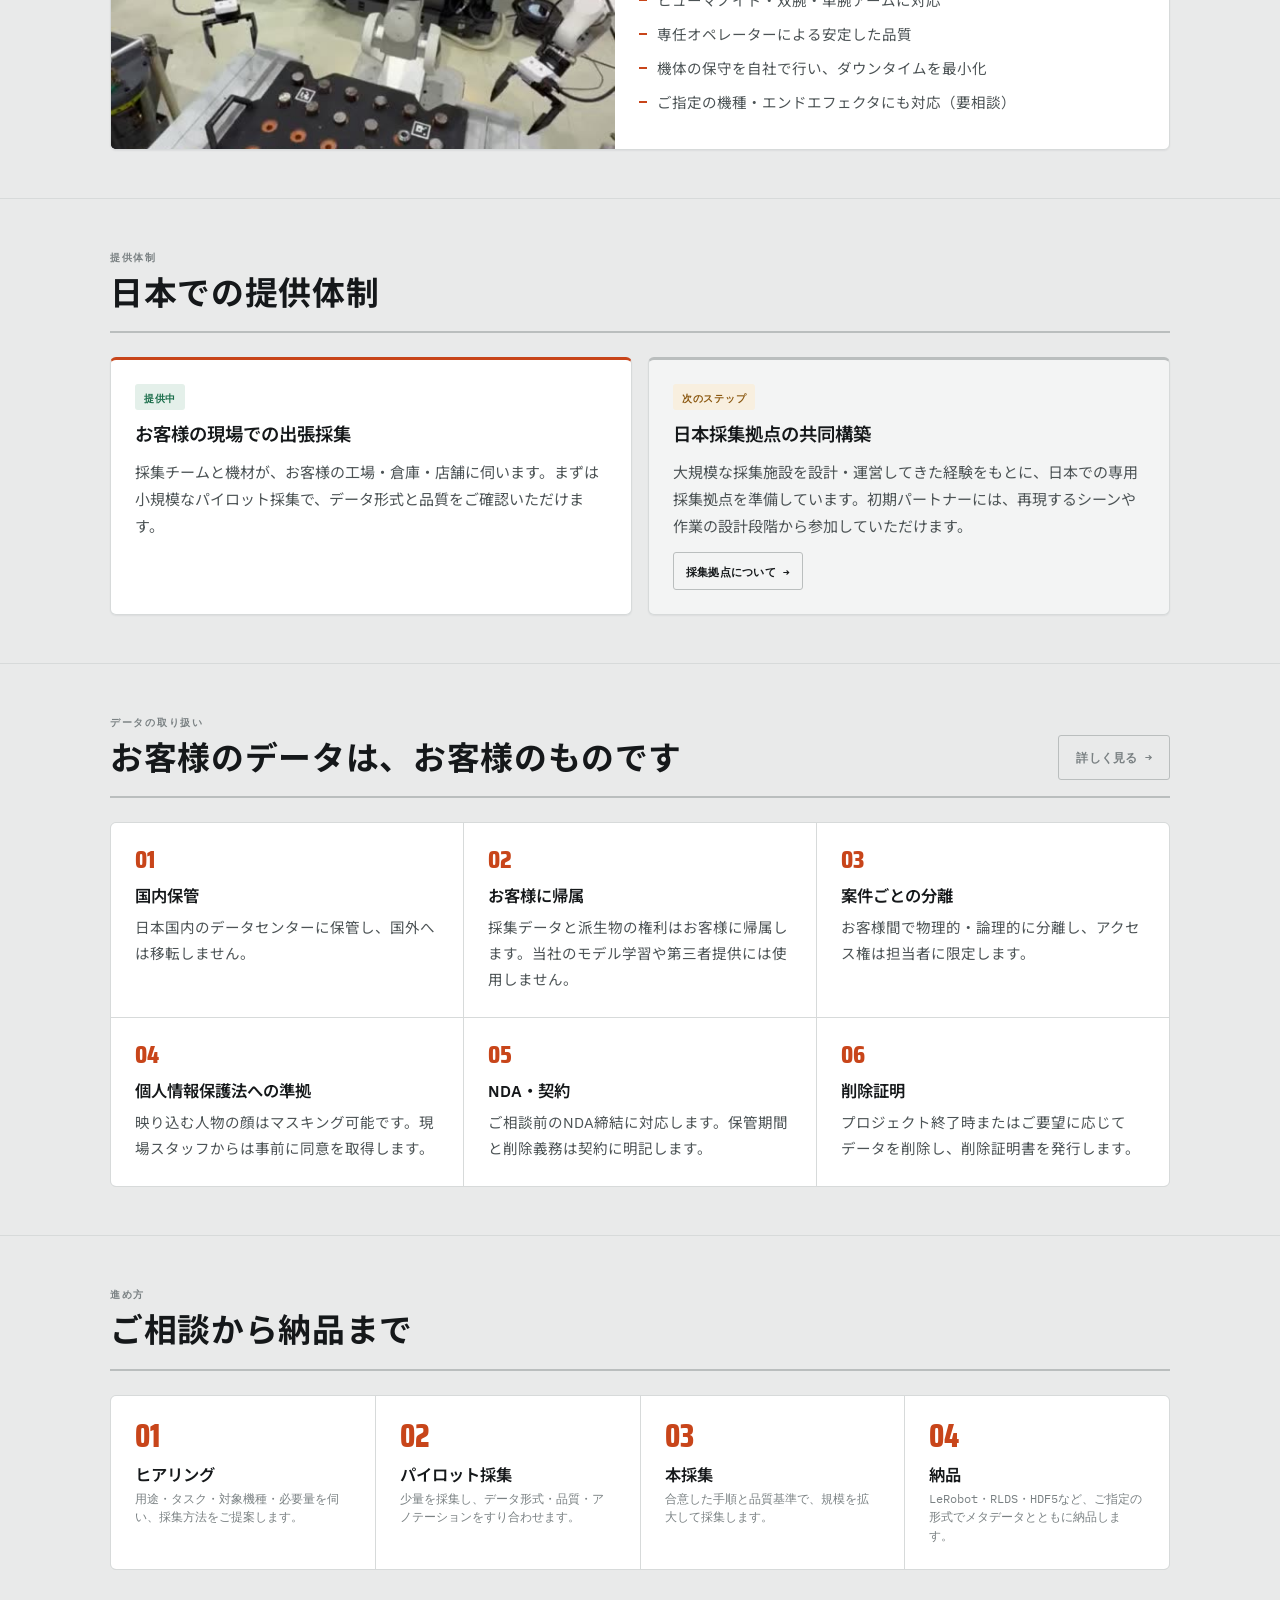
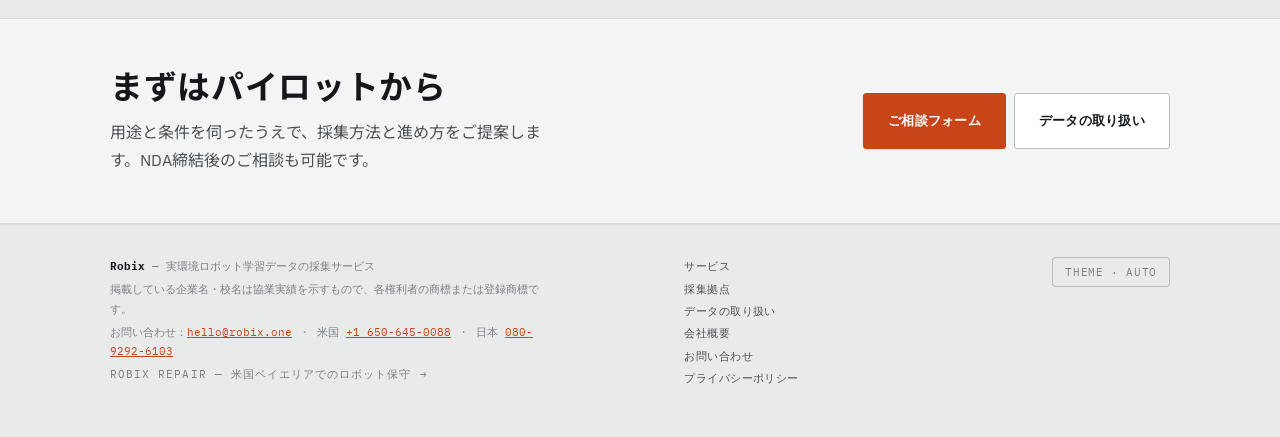
==== commit beeec0eb: "Use the supplied glow artwork as the Robix logo mark The header mark and favicon now use the supplie" ====
--- a/index.html
+++ b/index.html
@@ -8,14 +8,15 @@
 <link rel="preconnect" href="https://fonts.googleapis.com">
 <link rel="preconnect" href="https://fonts.gstatic.com" crossorigin>
 <link rel="stylesheet" href="https://fonts.googleapis.com/css2?family=Saira+Condensed:wght@600;700;800&family=IBM+Plex+Sans:wght@400;500;600;700&family=IBM+Plex+Mono:wght@400;500;600&family=Noto+Sans+JP:wght@400;500;700;800&display=swap">
-<link rel="icon" href="assets/favicon.svg" type="image/svg+xml">
+<link rel="icon" href="assets/favicon-64.png" type="image/png">
+<link rel="apple-touch-icon" href="assets/apple-touch-icon.png">
 <link rel="stylesheet" href="assets/styles.css">
 </head>
 <body>
 
 <header class="top">
   <div class="top-in">
-    <a class="brand" href="index.html"><svg class="wordmark" viewBox="32 23 1102 256" role="img" aria-label="Robix"><g transform="translate(36 27) scale(0.43056)"><defs><linearGradient id="rbx-g" gradientUnits="userSpaceOnUse" x1="48" y1="18" x2="528" y2="438"><stop offset="0" stop-color="#FF8A1C"/><stop offset=".5" stop-color="#FF4A1E"/><stop offset="1" stop-color="#E5102F"/></linearGradient><mask id="rbx-k" maskUnits="userSpaceOnUse" x="-20" y="-20" width="660" height="620"><rect x="-20" y="-20" width="660" height="620" fill="#fff"/><line x1="108" y1="106" x2="434" y2="490" stroke="#000" stroke-width="156" stroke-linecap="round"/><circle cx="220" cy="310" r="83"/></mask></defs><g fill="url(#rbx-g)" mask="url(#rbx-k)"><path d="M108 0H444V212H108A106 106 0 0 1 108 0Z"/><circle cx="444" cy="174" r="174"/><path d="M0 418A130 130 0 0 1 130 288H140A20 20 0 0 1 160 308V556A20 20 0 0 1 140 576H20A20 20 0 0 1 0 556Z"/></g><g fill="none" stroke="currentColor" stroke-width="31"><line x1="258.3" y1="342.2" x2="395.7" y2="457.8" stroke-width="30"/><circle cx="108" cy="106" r="50"/><circle cx="220" cy="310" r="50"/><circle cx="434" cy="490" r="50"/></g></g><path fill="currentColor" fill-rule="evenodd" d="M331.5,82.0 327.3,87.3 323.2,94.5 319.2,105.8 318.0,112.2 317.3,119.7 317.3,212.3 318.2,220.3 319.2,224.5 322.3,233.5 325.3,239.7 330.3,246.7 338.8,255.0 345.0,259.3 354.0,263.7 360.0,265.8 368.8,267.8 374.5,268.3 490.0,268.5 497.3,267.8 503.7,266.5 516.5,261.7 521.7,258.7 527.3,254.3 534.8,246.8 539.7,239.8 543.0,233.2 545.7,224.8 546.8,217.7 547.2,118.5 546.7,111.8 545.0,103.0 541.5,93.8 535.2,83.5 527.8,75.7 521.0,70.7 514.3,67.2 506.0,64.2 495.2,62.0 375.2,61.8 364.5,63.2 356.8,65.3 349.7,68.2 344.3,71.2 338.5,75.3ZM495.8,116.2 498.5,121.2 500.0,127.5 499.8,203.5 499.0,207.7 497.0,212.3 492.2,218.0 487.5,220.8 480.3,222.8 386.0,222.8 379.0,220.7 375.8,218.7 372.3,215.3 369.2,209.5 367.8,203.0 367.8,126.8 368.8,122.2 370.2,119.0 374.8,113.0 381.0,109.2 387.2,107.7 478.5,107.5 483.0,107.8 487.2,109.2 491.5,111.8ZM564.7,64.3 562.8,68.5 562.7,257.8 563.3,263.3 565.7,266.7 567.7,267.8 571.3,268.5 730.2,268.5 738.2,267.8 748.8,265.7 761.5,260.8 769.2,256.5 775.3,251.7 779.8,247.2 785.7,238.8 788.5,231.8 790.3,225.0 791.3,217.2 791.2,195.7 789.7,187.3 785.5,177.3 782.5,173.2 778.3,169.0 770.8,164.5 770.3,163.2 778.2,157.8 782.7,153.5 785.3,149.8 788.7,143.2 790.5,137.2 791.3,130.5 791.3,113.8 790.5,104.5 788.5,97.0 786.7,92.5 781.5,84.3 775.0,77.7 766.7,71.7 755.5,66.3 742.8,63.0 729.3,61.2 570.0,61.2 567.0,62.3ZM611.5,186.5 613.0,185.3 728.2,185.7 731.2,186.7 734.8,189.0 737.0,191.3 738.8,194.7 739.8,198.5 739.7,209.3 737.7,214.7 734.3,218.5 729.7,221.3 724.2,222.8 613.0,223.0 612.3,222.8 611.3,221.3ZM611.3,108.0 611.7,107.0 612.8,106.2 723.8,106.3 727.3,107.0 732.0,109.0 734.7,111.0 737.2,114.0 738.7,116.7 739.7,120.2 739.7,128.2 738.7,132.8 735.7,137.8 731.3,141.0 725.2,143.2 612.5,143.2 611.3,141.3ZM822.0,61.2 818.3,62.7 816.2,64.7 814.5,69.0 814.5,259.7 815.2,262.8 816.7,265.5 819.2,267.5 821.2,268.2 856.2,268.5 859.7,267.2 862.7,264.3 863.8,261.3 864.2,256.7 864.0,68.7 863.7,67.2 861.8,64.3 859.2,62.2 856.8,61.2ZM891.7,60.8 891.0,62.0 891.0,64.7 892.0,66.3 955.3,132.3 983.0,162.3 982.7,163.7 919.5,231.3 891.5,262.7 890.8,264.8 891.2,267.2 892.3,268.5 895.3,269.7 942.8,269.7 948.3,268.7 954.2,266.2 959.0,262.5 965.7,254.5 1011.3,204.7 1013.3,203.2 1014.8,204.2 1067.2,260.5 1074.3,266.5 1080.2,268.8 1086.3,269.7 1129.8,269.7 1129.8,254.2 1125.2,249.8 1121.8,245.7 1045.7,163.3 1045.8,162.2 1075.0,130.8 1129.0,74.0 1129.8,73.8 1129.8,59.2 1085.0,59.2 1079.8,60.2 1073.3,63.0 1068.0,66.7 1016.3,121.3 1013.7,123.5 1010.7,121.0 970.7,77.2 960.7,67.0 954.2,62.5 951.0,61.0 944.2,59.2 894.7,59.2Z"/></svg></a>
+    <a class="brand" href="index.html"><svg class="wordmark" viewBox="16 -2 1134 308" role="img" aria-label="Robix"><image href="assets/logo-mark.png" x="16.2" y="-1.9" width="305.7" height="305.7"/><g transform="translate(16 0)"><path fill="currentColor" fill-rule="evenodd" d="M331.5,82.0 327.3,87.3 323.2,94.5 319.2,105.8 318.0,112.2 317.3,119.7 317.3,212.3 318.2,220.3 319.2,224.5 322.3,233.5 325.3,239.7 330.3,246.7 338.8,255.0 345.0,259.3 354.0,263.7 360.0,265.8 368.8,267.8 374.5,268.3 490.0,268.5 497.3,267.8 503.7,266.5 516.5,261.7 521.7,258.7 527.3,254.3 534.8,246.8 539.7,239.8 543.0,233.2 545.7,224.8 546.8,217.7 547.2,118.5 546.7,111.8 545.0,103.0 541.5,93.8 535.2,83.5 527.8,75.7 521.0,70.7 514.3,67.2 506.0,64.2 495.2,62.0 375.2,61.8 364.5,63.2 356.8,65.3 349.7,68.2 344.3,71.2 338.5,75.3ZM495.8,116.2 498.5,121.2 500.0,127.5 499.8,203.5 499.0,207.7 497.0,212.3 492.2,218.0 487.5,220.8 480.3,222.8 386.0,222.8 379.0,220.7 375.8,218.7 372.3,215.3 369.2,209.5 367.8,203.0 367.8,126.8 368.8,122.2 370.2,119.0 374.8,113.0 381.0,109.2 387.2,107.7 478.5,107.5 483.0,107.8 487.2,109.2 491.5,111.8ZM564.7,64.3 562.8,68.5 562.7,257.8 563.3,263.3 565.7,266.7 567.7,267.8 571.3,268.5 730.2,268.5 738.2,267.8 748.8,265.7 761.5,260.8 769.2,256.5 775.3,251.7 779.8,247.2 785.7,238.8 788.5,231.8 790.3,225.0 791.3,217.2 791.2,195.7 789.7,187.3 785.5,177.3 782.5,173.2 778.3,169.0 770.8,164.5 770.3,163.2 778.2,157.8 782.7,153.5 785.3,149.8 788.7,143.2 790.5,137.2 791.3,130.5 791.3,113.8 790.5,104.5 788.5,97.0 786.7,92.5 781.5,84.3 775.0,77.7 766.7,71.7 755.5,66.3 742.8,63.0 729.3,61.2 570.0,61.2 567.0,62.3ZM611.5,186.5 613.0,185.3 728.2,185.7 731.2,186.7 734.8,189.0 737.0,191.3 738.8,194.7 739.8,198.5 739.7,209.3 737.7,214.7 734.3,218.5 729.7,221.3 724.2,222.8 613.0,223.0 612.3,222.8 611.3,221.3ZM611.3,108.0 611.7,107.0 612.8,106.2 723.8,106.3 727.3,107.0 732.0,109.0 734.7,111.0 737.2,114.0 738.7,116.7 739.7,120.2 739.7,128.2 738.7,132.8 735.7,137.8 731.3,141.0 725.2,143.2 612.5,143.2 611.3,141.3ZM822.0,61.2 818.3,62.7 816.2,64.7 814.5,69.0 814.5,259.7 815.2,262.8 816.7,265.5 819.2,267.5 821.2,268.2 856.2,268.5 859.7,267.2 862.7,264.3 863.8,261.3 864.2,256.7 864.0,68.7 863.7,67.2 861.8,64.3 859.2,62.2 856.8,61.2ZM891.7,60.8 891.0,62.0 891.0,64.7 892.0,66.3 955.3,132.3 983.0,162.3 982.7,163.7 919.5,231.3 891.5,262.7 890.8,264.8 891.2,267.2 892.3,268.5 895.3,269.7 942.8,269.7 948.3,268.7 954.2,266.2 959.0,262.5 965.7,254.5 1011.3,204.7 1013.3,203.2 1014.8,204.2 1067.2,260.5 1074.3,266.5 1080.2,268.8 1086.3,269.7 1129.8,269.7 1129.8,254.2 1125.2,249.8 1121.8,245.7 1045.7,163.3 1045.8,162.2 1075.0,130.8 1129.0,74.0 1129.8,73.8 1129.8,59.2 1085.0,59.2 1079.8,60.2 1073.3,63.0 1068.0,66.7 1016.3,121.3 1013.7,123.5 1010.7,121.0 970.7,77.2 960.7,67.0 954.2,62.5 951.0,61.0 944.2,59.2 894.7,59.2Z"/></g></svg></a>
     <nav class="nav">
       <a class="lnk" href="service.html" data-i18n="nav.service">サービス</a>
       <a class="lnk" href="facility.html" data-i18n="nav.facility">採集拠点</a>
--- a/assets/styles.css
+++ b/assets/styles.css
@@ -102,7 +102,7 @@
   text-transform:uppercase;color:var(--ink);text-decoration:none;
   display:flex;align-items:center;gap:9px;flex-shrink:0}
 .brand{gap:7px}
-.brand .wordmark{height:26px;width:auto;flex-shrink:0;display:block}
+.brand .wordmark{height:32px;width:auto;flex-shrink:0;display:block}
 .brand .sub{font-size:18px;font-weight:700;color:var(--ink-2);margin-left:3px}
 .nav{margin-left:auto;display:flex;gap:var(--s1);align-items:center}
 .nav a.lnk{font-family:var(--mono);font-size:12px;font-weight:500;letter-spacing:.04em;
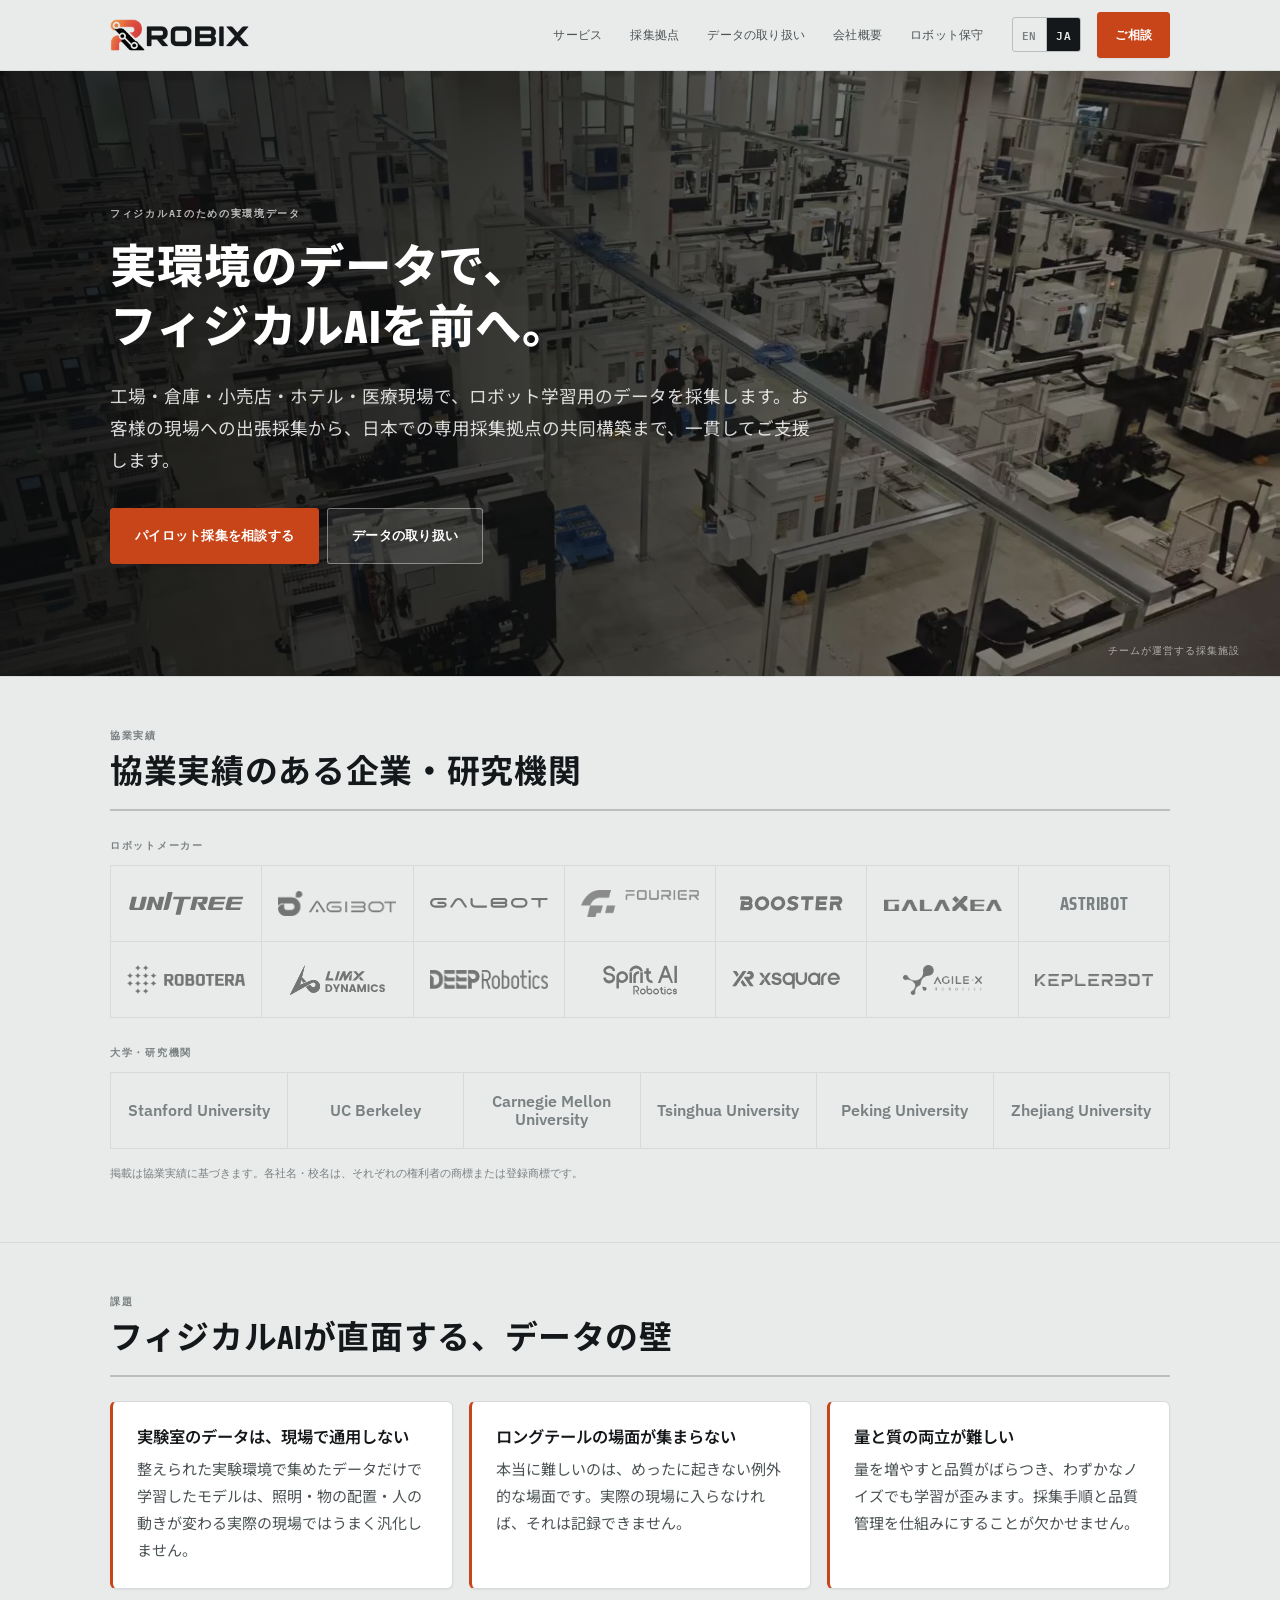
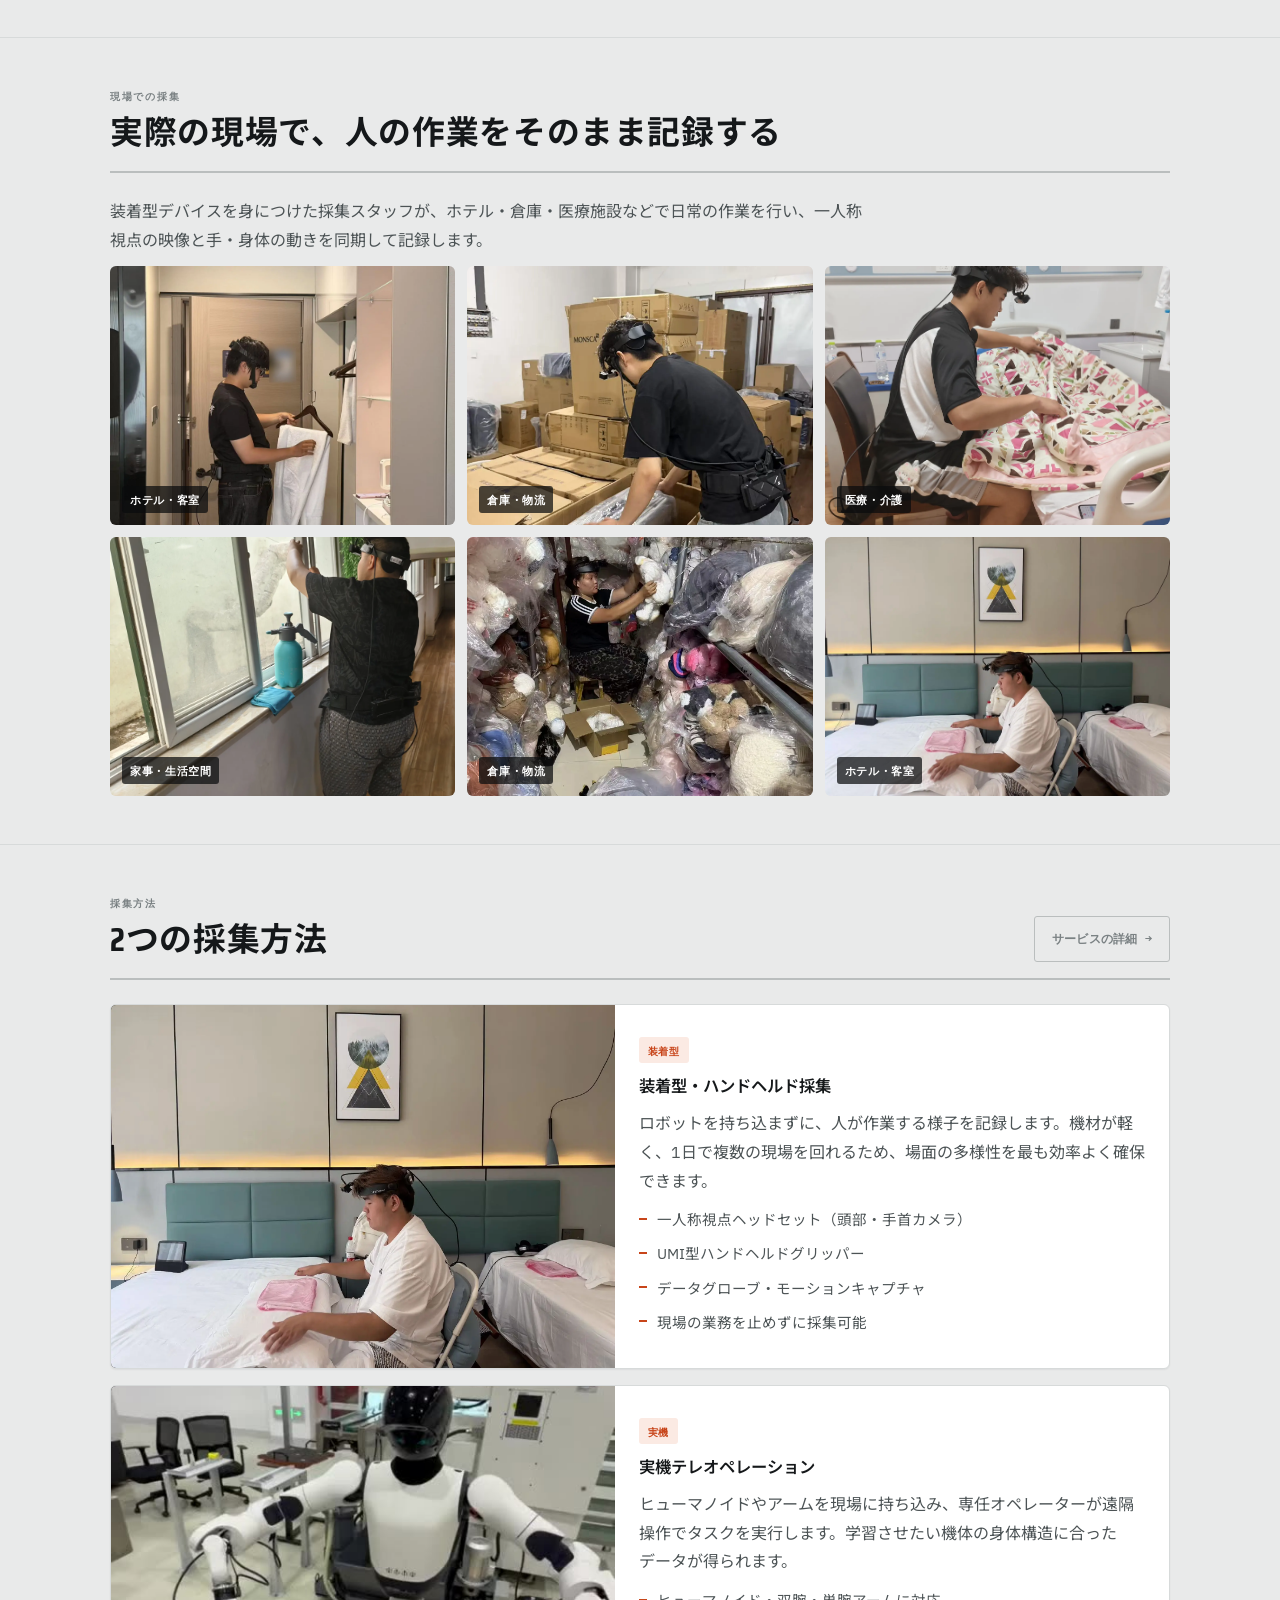
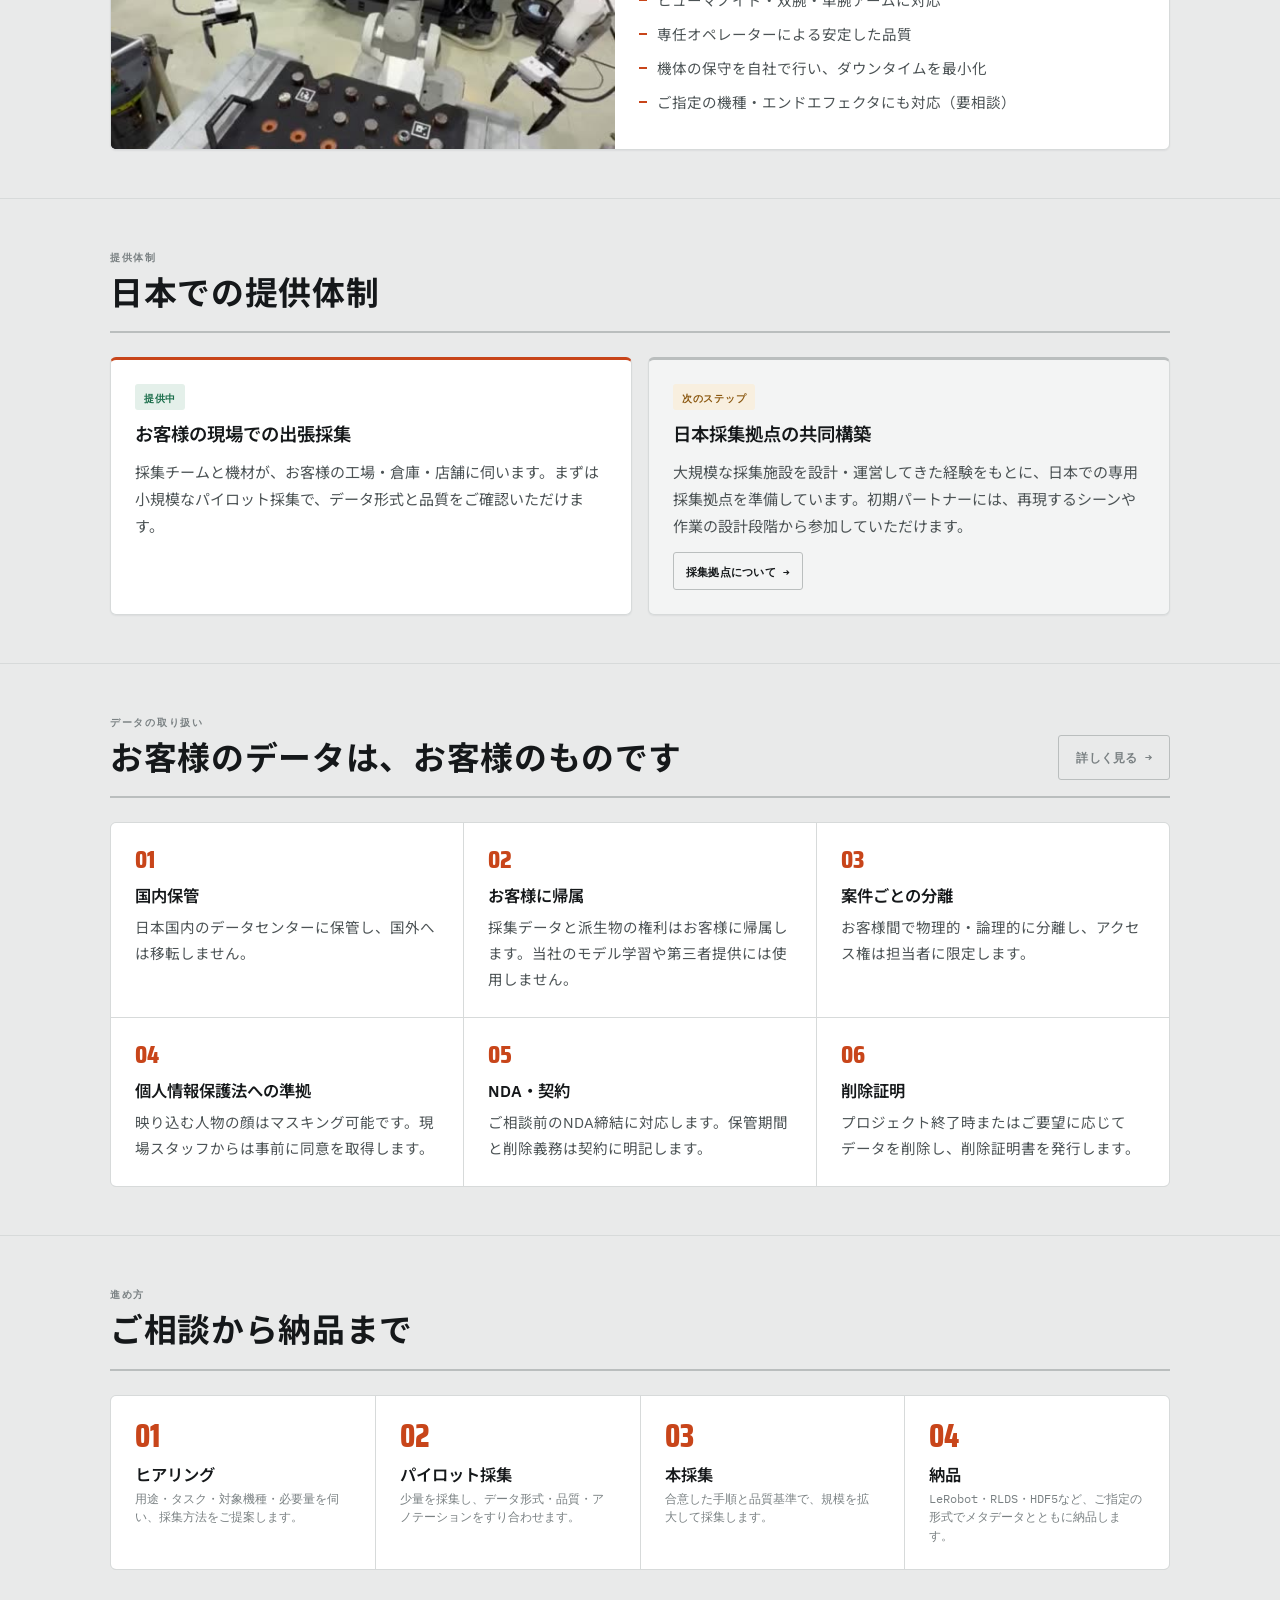
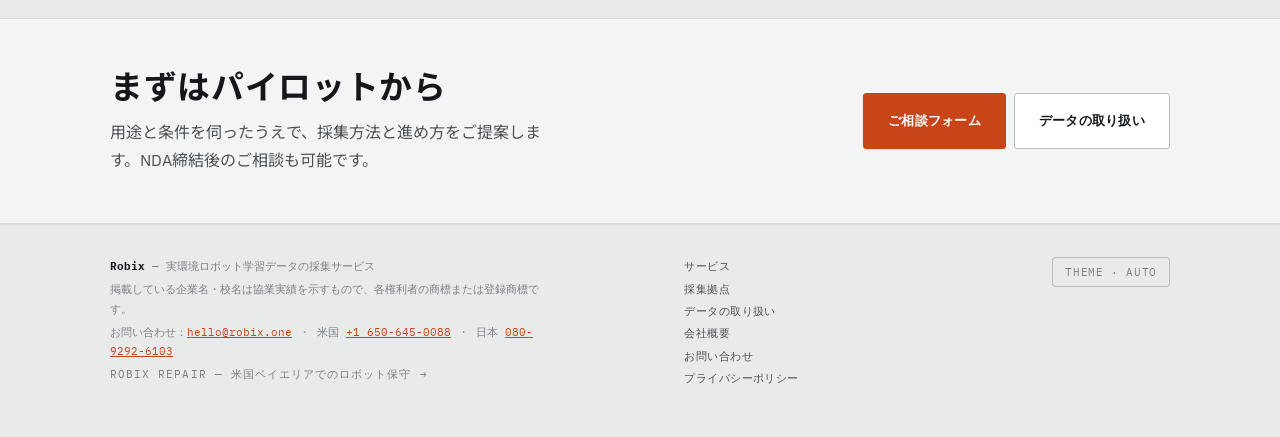
==== commit 95d4d2f5: "Switch to the new R + ROBIX logo Header uses the supplied artwork: the jointed-arm R as a transparen" ====
--- a/index.html
+++ b/index.html
@@ -16,7 +16,7 @@
 
 <header class="top">
   <div class="top-in">
-    <a class="brand" href="index.html"><svg class="wordmark" viewBox="16 -2 1134 308" role="img" aria-label="Robix"><image href="assets/logo-mark.png" x="16.2" y="-1.9" width="305.7" height="305.7"/><g transform="translate(16 0)"><path fill="currentColor" fill-rule="evenodd" d="M331.5,82.0 327.3,87.3 323.2,94.5 319.2,105.8 318.0,112.2 317.3,119.7 317.3,212.3 318.2,220.3 319.2,224.5 322.3,233.5 325.3,239.7 330.3,246.7 338.8,255.0 345.0,259.3 354.0,263.7 360.0,265.8 368.8,267.8 374.5,268.3 490.0,268.5 497.3,267.8 503.7,266.5 516.5,261.7 521.7,258.7 527.3,254.3 534.8,246.8 539.7,239.8 543.0,233.2 545.7,224.8 546.8,217.7 547.2,118.5 546.7,111.8 545.0,103.0 541.5,93.8 535.2,83.5 527.8,75.7 521.0,70.7 514.3,67.2 506.0,64.2 495.2,62.0 375.2,61.8 364.5,63.2 356.8,65.3 349.7,68.2 344.3,71.2 338.5,75.3ZM495.8,116.2 498.5,121.2 500.0,127.5 499.8,203.5 499.0,207.7 497.0,212.3 492.2,218.0 487.5,220.8 480.3,222.8 386.0,222.8 379.0,220.7 375.8,218.7 372.3,215.3 369.2,209.5 367.8,203.0 367.8,126.8 368.8,122.2 370.2,119.0 374.8,113.0 381.0,109.2 387.2,107.7 478.5,107.5 483.0,107.8 487.2,109.2 491.5,111.8ZM564.7,64.3 562.8,68.5 562.7,257.8 563.3,263.3 565.7,266.7 567.7,267.8 571.3,268.5 730.2,268.5 738.2,267.8 748.8,265.7 761.5,260.8 769.2,256.5 775.3,251.7 779.8,247.2 785.7,238.8 788.5,231.8 790.3,225.0 791.3,217.2 791.2,195.7 789.7,187.3 785.5,177.3 782.5,173.2 778.3,169.0 770.8,164.5 770.3,163.2 778.2,157.8 782.7,153.5 785.3,149.8 788.7,143.2 790.5,137.2 791.3,130.5 791.3,113.8 790.5,104.5 788.5,97.0 786.7,92.5 781.5,84.3 775.0,77.7 766.7,71.7 755.5,66.3 742.8,63.0 729.3,61.2 570.0,61.2 567.0,62.3ZM611.5,186.5 613.0,185.3 728.2,185.7 731.2,186.7 734.8,189.0 737.0,191.3 738.8,194.7 739.8,198.5 739.7,209.3 737.7,214.7 734.3,218.5 729.7,221.3 724.2,222.8 613.0,223.0 612.3,222.8 611.3,221.3ZM611.3,108.0 611.7,107.0 612.8,106.2 723.8,106.3 727.3,107.0 732.0,109.0 734.7,111.0 737.2,114.0 738.7,116.7 739.7,120.2 739.7,128.2 738.7,132.8 735.7,137.8 731.3,141.0 725.2,143.2 612.5,143.2 611.3,141.3ZM822.0,61.2 818.3,62.7 816.2,64.7 814.5,69.0 814.5,259.7 815.2,262.8 816.7,265.5 819.2,267.5 821.2,268.2 856.2,268.5 859.7,267.2 862.7,264.3 863.8,261.3 864.2,256.7 864.0,68.7 863.7,67.2 861.8,64.3 859.2,62.2 856.8,61.2ZM891.7,60.8 891.0,62.0 891.0,64.7 892.0,66.3 955.3,132.3 983.0,162.3 982.7,163.7 919.5,231.3 891.5,262.7 890.8,264.8 891.2,267.2 892.3,268.5 895.3,269.7 942.8,269.7 948.3,268.7 954.2,266.2 959.0,262.5 965.7,254.5 1011.3,204.7 1013.3,203.2 1014.8,204.2 1067.2,260.5 1074.3,266.5 1080.2,268.8 1086.3,269.7 1129.8,269.7 1129.8,254.2 1125.2,249.8 1121.8,245.7 1045.7,163.3 1045.8,162.2 1075.0,130.8 1129.0,74.0 1129.8,73.8 1129.8,59.2 1085.0,59.2 1079.8,60.2 1073.3,63.0 1068.0,66.7 1016.3,121.3 1013.7,123.5 1010.7,121.0 970.7,77.2 960.7,67.0 954.2,62.5 951.0,61.0 944.2,59.2 894.7,59.2Z"/></g></svg></a>
+    <a class="brand" href="index.html"><span class="wordmark" role="img" aria-label="Robix"><img src="assets/logo-mark.png" alt=""></span></a>
     <nav class="nav">
       <a class="lnk" href="service.html" data-i18n="nav.service">サービス</a>
       <a class="lnk" href="facility.html" data-i18n="nav.facility">採集拠点</a>
--- a/assets/styles.css
+++ b/assets/styles.css
@@ -102,7 +102,11 @@
   text-transform:uppercase;color:var(--ink);text-decoration:none;
   display:flex;align-items:center;gap:9px;flex-shrink:0}
 .brand{gap:7px}
-.brand .wordmark{height:32px;width:auto;flex-shrink:0;display:block}
+.brand .wordmark{height:32px;aspect-ratio:866/200;flex-shrink:0;display:block;position:relative}
+.brand .wordmark img{position:absolute;inset:0;width:100%;height:100%}
+/* ROBIX letters: alpha mask filled with the ink colour, so they follow the theme */
+.brand .wordmark::after{content:"";position:absolute;inset:0;background:currentColor;
+  -webkit-mask:url(logo-text.png) center/100% 100% no-repeat;mask:url(logo-text.png) center/100% 100% no-repeat}
 .brand .sub{font-size:18px;font-weight:700;color:var(--ink-2);margin-left:3px}
 .nav{margin-left:auto;display:flex;gap:var(--s1);align-items:center}
 .nav a.lnk{font-family:var(--mono);font-size:12px;font-weight:500;letter-spacing:.04em;
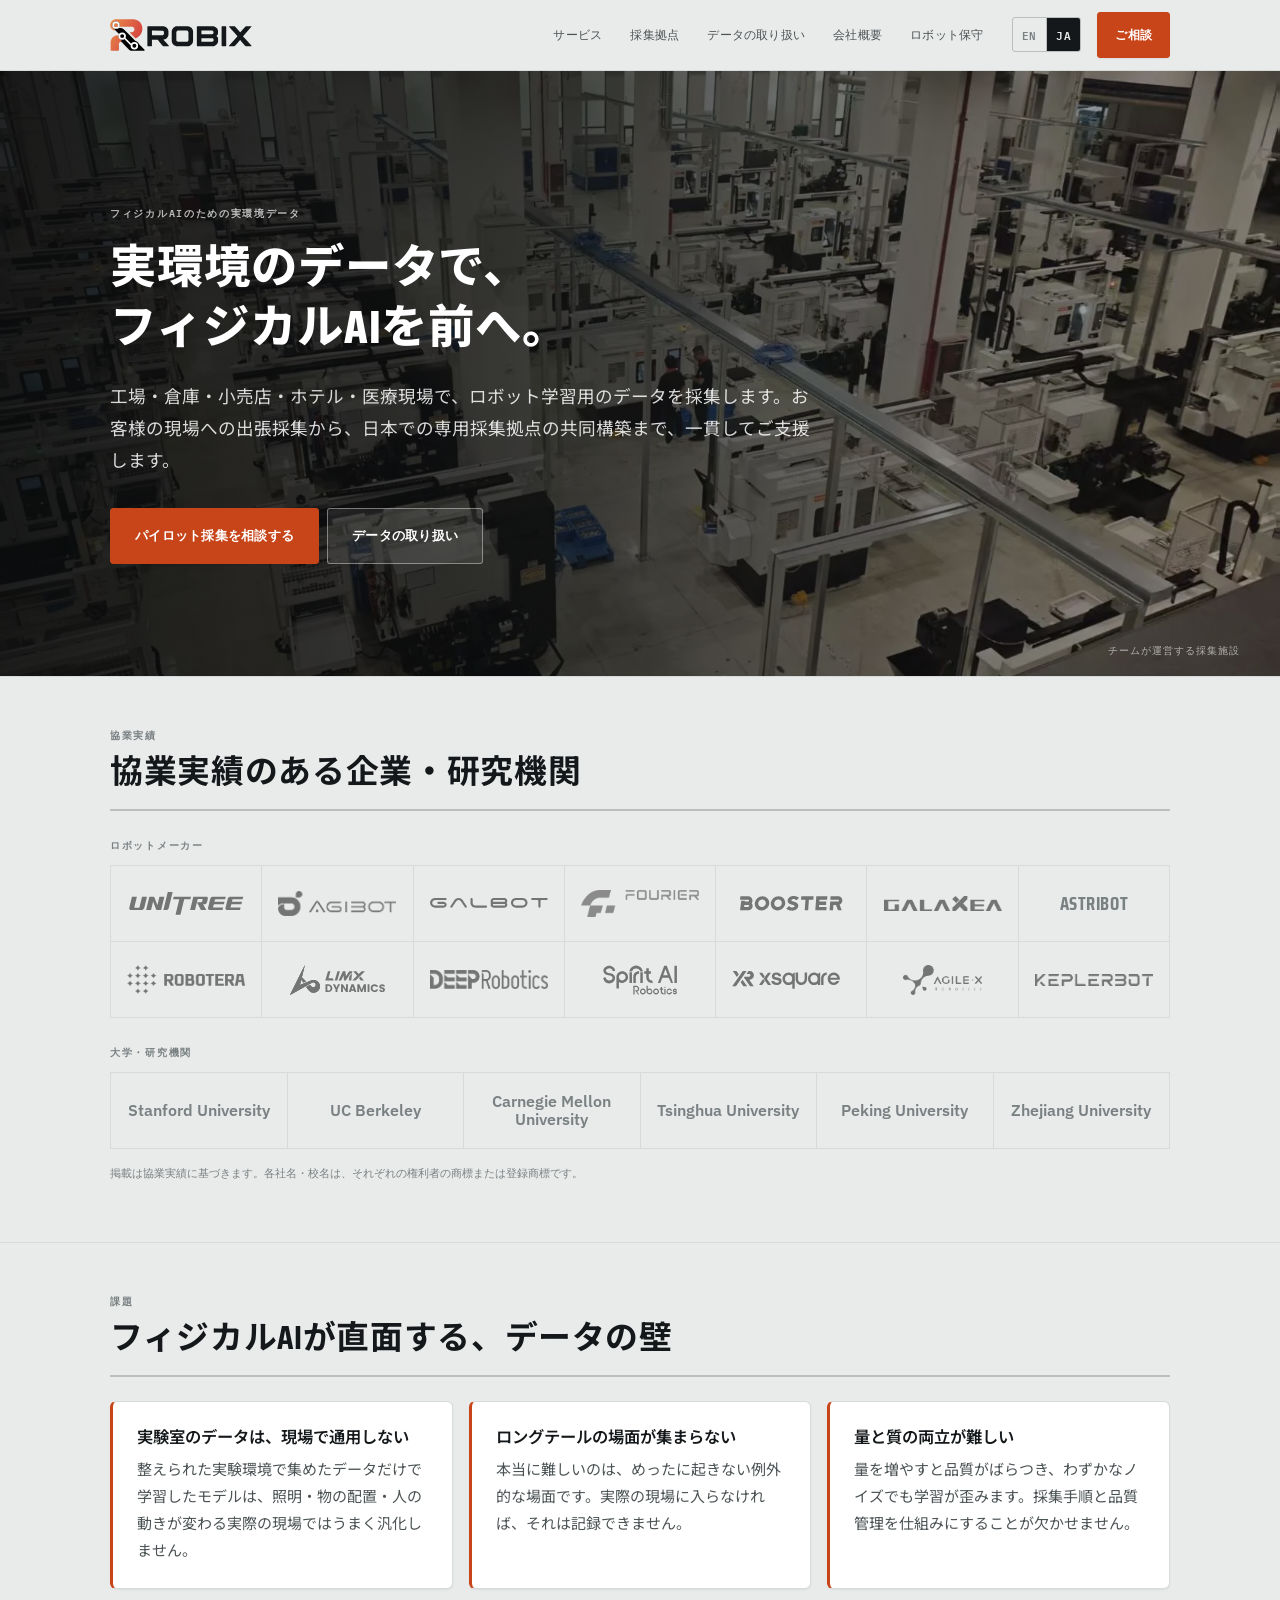
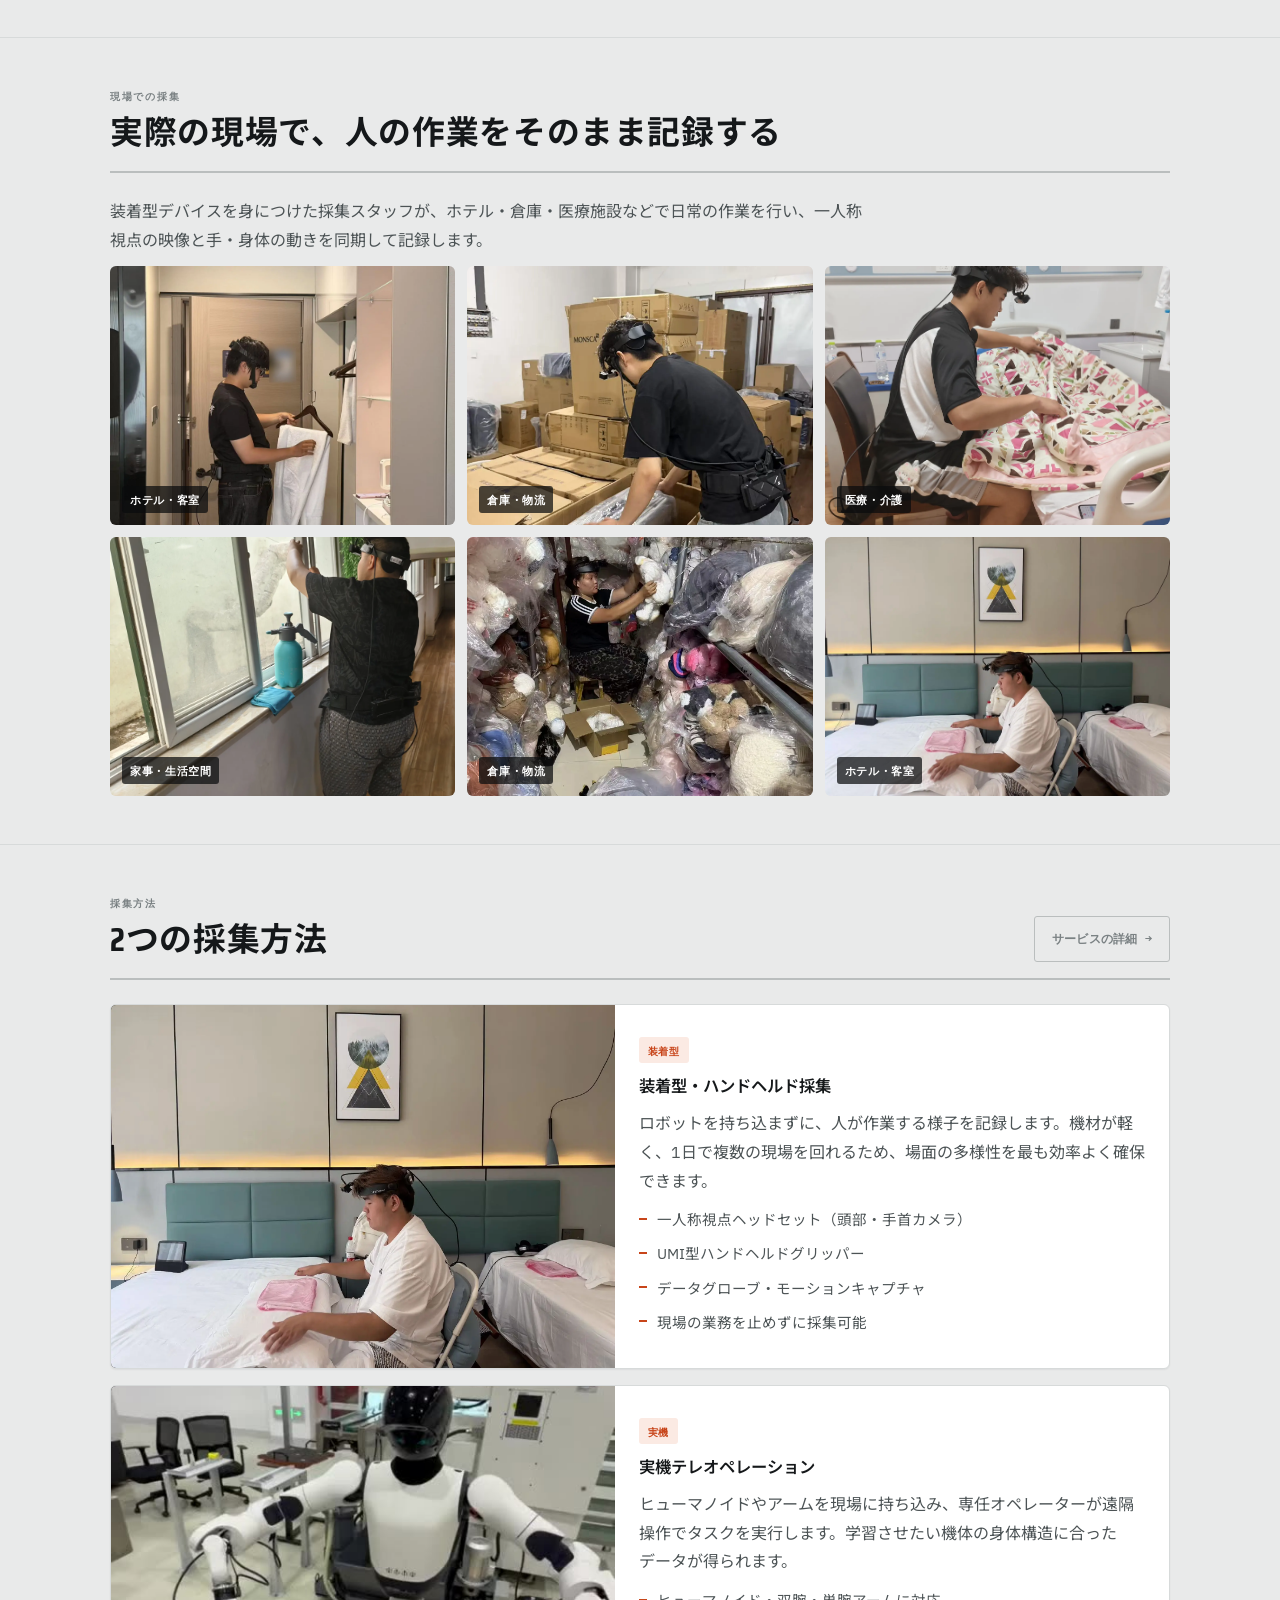
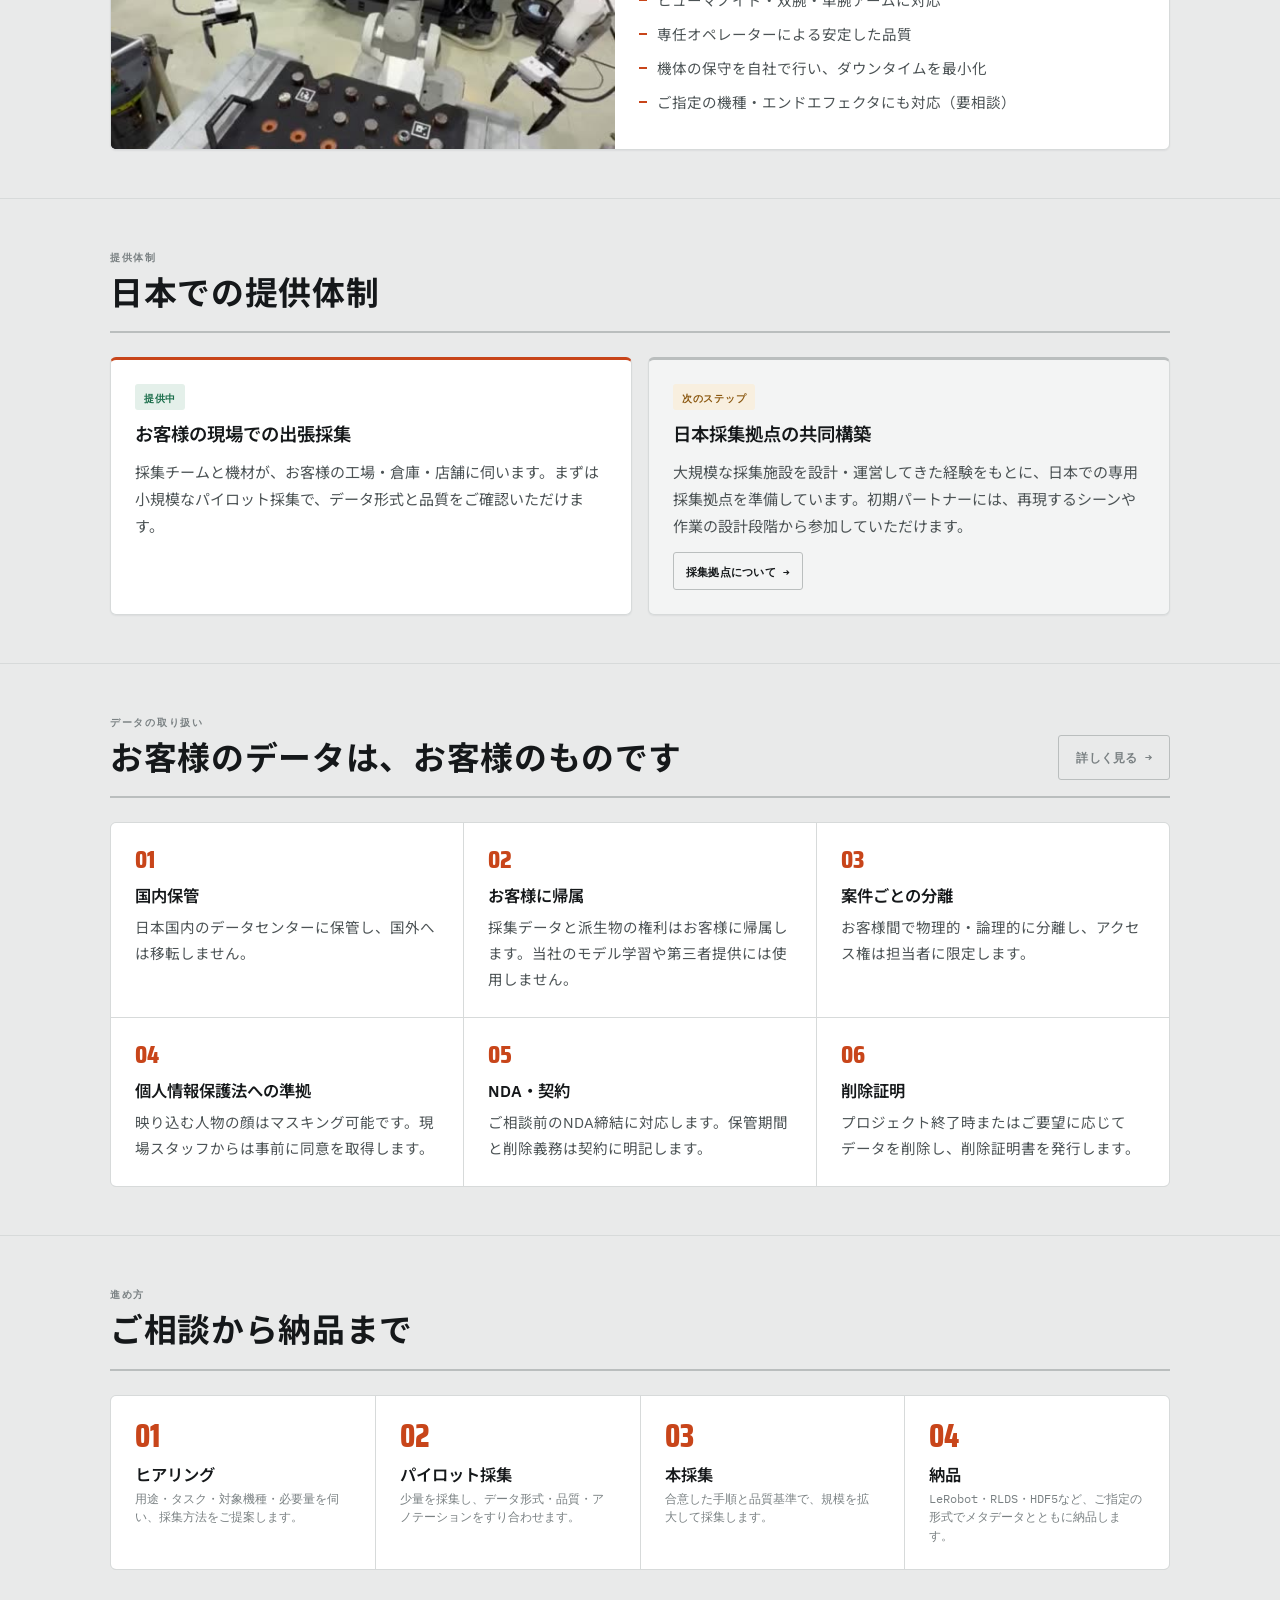
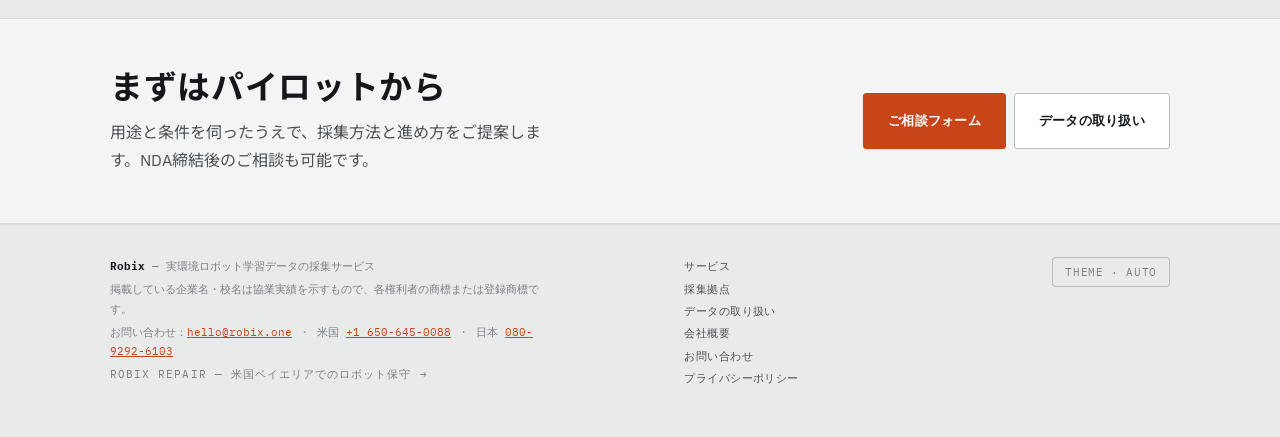
==== commit 71803b09: "Rebuild the R + ROBIX logo as vector, reversed version for dark The raster logo was a downscaled JPE" ====
--- a/index.html
+++ b/index.html
@@ -8,7 +8,8 @@
 <link rel="preconnect" href="https://fonts.googleapis.com">
 <link rel="preconnect" href="https://fonts.gstatic.com" crossorigin>
 <link rel="stylesheet" href="https://fonts.googleapis.com/css2?family=Saira+Condensed:wght@600;700;800&family=IBM+Plex+Sans:wght@400;500;600;700&family=IBM+Plex+Mono:wght@400;500;600&family=Noto+Sans+JP:wght@400;500;700;800&display=swap">
-<link rel="icon" href="assets/favicon-64.png" type="image/png">
+<link rel="icon" href="assets/favicon.svg" type="image/svg+xml">
+<link rel="icon" href="assets/favicon-64.png" type="image/png" sizes="64x64">
 <link rel="apple-touch-icon" href="assets/apple-touch-icon.png">
 <link rel="stylesheet" href="assets/styles.css">
 </head>
@@ -16,7 +17,7 @@
 
 <header class="top">
   <div class="top-in">
-    <a class="brand" href="index.html"><span class="wordmark" role="img" aria-label="Robix"><img src="assets/logo-mark.png" alt=""></span></a>
+    <a class="brand" href="index.html"><svg class="wordmark" viewBox="7 7 2108 476" role="img" aria-label="Robix"><defs><linearGradient id="rbx-o" gradientUnits="userSpaceOnUse" x1="20" y1="60" x2="480" y2="300"><stop offset="0" stop-color="#E8894A"/><stop offset="1" stop-color="#D4403F"/></linearGradient></defs><path fill="url(#rbx-o)" d="M124.5,251.8 114.2,249.0 110.5,249.0 102.2,251.0 97.5,251.0 83.2,255.2 69.0,262.2 53.5,273.5 39.8,287.2 31.2,300.0 23.5,315.5 19.2,327.2 16.0,345.2 16.0,466.5 19.2,474.2 25.0,479.0 30.5,480.8 125.2,480.8 130.0,479.2 135.2,475.8 138.2,470.2 139.8,464.5 139.8,450.2 138.8,447.0 139.8,442.5 139.8,396.2 138.8,393.0 138.8,378.8 139.8,372.8 142.5,364.0 148.2,357.0 152.5,353.2 158.2,350.8 162.5,349.8 170.2,349.8 174.0,348.0 174.8,346.2 174.8,333.8 175.8,330.5 175.8,318.2 174.5,315.0 171.8,312.0 165.5,309.2 153.8,300.8 145.0,291.0 140.5,283.2 137.8,276.5 133.5,260.0 127.5,253.8ZM89.5,67.0 84.8,68.5 79.2,71.8 71.8,79.2 69.2,83.0 65.2,92.2 65.0,102.5 67.0,110.0 71.8,118.5 78.2,125.0 83.2,128.0 91.5,130.5 99.2,130.8 111.8,126.5 115.5,124.0 122.0,117.5 126.2,110.2 128.8,101.5 128.8,93.2 126.2,84.8 117.5,73.8 108.8,68.8 103.2,67.0ZM14.5,70.5 10.0,89.2 10.0,106.5 13.2,122.5 16.5,131.2 21.2,140.8 29.8,152.5 43.2,165.0 57.0,173.0 68.5,176.8 79.2,176.8 81.8,175.5 82.2,173.2 75.8,163.5 73.2,161.2 64.0,149.0 59.5,140.5 53.0,132.0 46.2,120.8 42.8,109.0 42.8,103.2 41.8,100.0 42.8,96.5 42.8,89.8 48.5,72.5 57.8,61.0 64.8,55.0 71.5,50.5 83.5,45.0 92.5,42.8 99.2,42.8 111.2,45.0 119.0,48.0 132.0,57.0 137.5,62.2 142.8,68.8 148.5,80.0 151.0,89.8 151.0,105.0 147.2,116.2 147.8,119.2 150.5,120.8 327.2,120.8 339.5,122.8 349.2,126.5 356.0,131.0 363.8,139.8 366.5,145.0 369.0,153.8 369.0,170.0 366.5,177.8 363.2,184.2 355.0,193.8 344.2,200.8 337.2,203.0 330.5,203.0 327.2,204.0 305.5,204.0 302.8,205.5 302.2,208.5 303.8,211.5 335.5,243.2 338.8,247.5 350.2,259.0 354.5,262.2 383.0,291.8 385.8,292.8 390.5,291.5 407.0,284.2 423.8,274.5 434.5,266.0 446.0,255.5 456.0,244.5 462.0,236.5 470.0,223.5 480.2,200.2 484.8,184.5 486.8,174.5 486.8,167.8 487.8,164.5 487.8,137.2 486.8,134.0 486.8,127.2 484.8,121.0 482.5,108.2 478.8,97.8 474.0,87.2 465.5,72.0 460.0,64.2 453.0,56.2 442.2,45.5 432.5,37.8 416.5,27.8 403.8,21.8 378.2,13.0 366.2,11.0 326.5,11.0 323.2,10.0 297.5,10.0 294.2,11.0 288.2,10.0 169.5,10.0 166.2,11.0 159.5,11.0 156.2,10.0 105.5,10.0 102.2,11.0 87.5,11.0 70.0,15.8 56.0,22.2 49.5,27.0 47.0,28.0 39.2,34.8 25.8,49.2 21.2,56.0Z"/><path class="lg-arm" d="M53.5,64.0 45.5,77.8 42.0,90.5 42.0,106.2 45.0,117.8 50.5,128.8 60.8,140.2 61.5,147.0 68.5,156.8 107.2,195.5 110.5,199.8 135.2,224.5 141.2,231.8 141.5,233.5 136.0,245.0 134.0,253.5 134.0,271.2 137.0,281.8 141.0,290.0 145.5,296.8 154.0,305.2 160.8,309.8 172.5,314.8 174.5,316.2 175.0,320.2 174.0,323.5 174.0,343.2 175.5,348.2 185.8,354.2 205.2,373.5 208.5,377.8 247.2,418.5 258.5,431.8 288.0,462.2 294.8,467.8 306.8,474.2 316.5,477.8 321.5,478.8 327.2,478.8 330.5,479.8 507.2,479.8 516.0,478.2 521.0,475.0 521.8,473.2 521.8,467.5 520.2,464.0 491.5,434.2 488.2,430.0 437.2,379.8 430.8,364.8 423.2,355.0 414.8,347.5 406.0,342.0 387.8,334.5 381.5,330.2 374.2,322.0 338.5,286.2 335.2,282.0 214.8,161.5 205.0,154.0 194.2,148.2 183.5,144.0 174.2,142.0 135.2,142.0 124.2,148.2 123.2,147.8 131.8,141.5 142.2,129.8 148.2,119.0 151.8,105.2 151.8,91.5 148.8,80.0 146.2,73.8 142.2,67.0 132.8,56.5 125.0,51.0 116.8,47.0 106.2,44.0 95.5,43.0 92.2,44.0 87.5,44.0 75.8,47.5 62.0,55.5Z"/><circle fill="url(#rbx-o)" cx="96.4" cy="98.1" r="30.5"/><g class="lg-ring" fill="none" stroke-width="25.7"><circle cx="96.4" cy="98.1" r="42.4"/><circle cx="188.2" cy="261.7" r="42.4"/><circle cx="369.6" cy="404.9" r="42.4"/></g><path class="lg-ring-f" d="M237.5,288.8 232.5,295.8 223.2,305.2 223.2,307.5 304.2,389.5 307.5,393.8 312.5,398.8 314.0,399.0 315.5,396.2 318.8,384.0 322.8,376.2 322.5,374.2 274.5,325.2 269.5,319.2 259.5,310.2 239.2,289.0Z"/><path fill="currentColor" d="M1777.8,115.8 1776.8,120.2 1781.5,126.8 1791.5,137.0 1813.5,162.8 1837.5,188.0 1858.5,212.8 1868.2,222.5 1884.5,241.8 1903.5,262.5 1903.2,264.0 1857.5,314.0 1851.5,321.8 1823.5,352.0 1788.2,392.2 1778.5,402.0 1776.5,405.8 1776.2,408.2 1779.8,413.0 1781.5,413.8 1847.2,413.8 1855.8,411.8 1860.0,409.8 1866.8,405.2 1891.2,379.8 1941.8,320.0 1944.0,320.5 1960.5,340.8 2009.5,397.8 2016.0,404.2 2023.8,409.8 2028.0,411.8 2036.5,413.8 2104.2,413.8 2109.0,411.8 2111.0,410.0 2111.8,408.2 2111.8,404.5 2109.8,401.2 2046.2,331.8 2022.2,304.0 1989.5,269.2 1986.0,264.2 1986.5,261.8 2016.2,229.8 2096.2,138.0 2107.2,126.8 2110.8,122.0 2111.8,119.0 2110.8,115.8 2109.0,114.0 2106.2,113.0 2041.5,113.0 2030.0,116.0 2023.8,119.0 2020.0,121.5 2005.5,136.0 1961.5,187.0 1956.5,193.8 1945.0,205.8 1942.8,205.2 1877.2,129.0 1866.8,118.5 1863.8,116.5 1852.2,113.0 1782.5,113.0 1779.8,114.0ZM1678.5,113.0 1674.5,114.2 1671.0,116.5 1668.5,119.0 1667.0,122.5 1667.0,402.2 1670.0,409.0 1674.8,412.8 1677.5,413.8 1725.2,413.8 1730.0,412.0 1735.2,406.0 1735.8,389.5 1736.8,386.2 1736.8,369.5 1735.8,366.2 1735.8,121.5 1733.2,117.0 1730.8,114.5 1727.2,113.0ZM1301.5,118.0 1299.0,123.5 1299.0,401.2 1300.5,406.0 1303.8,410.8 1310.5,413.8 1532.2,413.8 1550.5,410.8 1566.0,405.2 1573.0,401.8 1582.8,395.2 1595.2,383.8 1604.8,371.0 1609.2,362.0 1612.8,351.5 1614.8,340.2 1614.8,301.5 1611.8,286.2 1609.2,280.0 1605.2,274.0 1593.8,262.5 1590.5,260.2 1590.5,259.0 1603.2,246.8 1609.2,237.0 1611.8,229.5 1613.8,220.2 1613.8,182.5 1609.8,167.0 1604.8,156.8 1597.2,146.0 1589.0,137.0 1579.0,129.0 1564.0,120.5 1550.2,116.0 1533.2,113.0 1309.5,113.0 1305.5,114.2ZM1366.8,294.8 1368.8,292.8 1529.2,292.8 1536.0,294.8 1539.8,297.2 1545.0,302.8 1548.0,311.5 1548.0,324.2 1545.5,333.0 1542.5,337.8 1536.0,343.0 1526.2,346.0 1368.8,346.0 1366.8,344.0ZM1366.8,181.8 1368.8,179.8 1528.2,179.8 1533.0,181.2 1537.8,184.2 1541.5,188.0 1544.5,192.8 1546.0,197.5 1546.0,202.2 1547.0,205.5 1546.0,216.2 1542.5,223.8 1537.8,228.5 1532.0,231.5 1525.2,233.0 1369.5,233.0 1368.2,232.5 1366.8,230.2 1366.8,221.5 1367.8,218.2 1367.8,208.5 1366.8,205.2ZM948.5,140.0 939.5,151.0 933.0,161.8 929.0,172.0 926.0,184.5 926.0,190.2 925.0,193.5 925.0,332.2 928.0,350.5 932.5,363.0 944.5,381.8 955.0,392.2 966.8,400.8 977.8,406.2 991.2,410.8 1008.5,413.8 1160.2,413.8 1176.5,410.8 1195.0,403.8 1208.8,395.2 1223.2,381.8 1231.8,370.0 1236.2,361.0 1239.8,351.5 1242.8,335.2 1242.8,190.5 1240.5,176.5 1234.2,160.0 1224.2,145.0 1211.8,132.5 1206.0,128.0 1192.0,120.5 1182.5,117.0 1164.2,113.0 1004.5,113.0 989.2,116.0 978.8,119.5 967.8,125.0 958.0,131.5ZM998.2,192.0 1005.0,185.2 1008.8,182.8 1018.5,179.8 1150.2,179.8 1158.2,182.0 1163.8,185.2 1170.0,191.8 1174.0,201.5 1174.0,302.2 1175.0,305.5 1175.0,317.2 1173.0,326.8 1169.5,333.8 1162.0,341.0 1155.8,344.0 1148.2,346.0 1018.5,346.0 1009.8,343.5 1002.8,339.0 995.8,330.0 993.8,323.2 993.8,202.5 996.0,195.5ZM564.8,118.8 563.0,123.5 563.0,403.2 565.0,408.0 568.8,412.0 573.5,413.8 621.2,413.8 626.0,411.8 628.8,409.0 630.8,404.2 630.8,320.2 631.2,316.5 633.5,314.8 714.2,314.8 716.0,315.5 729.5,331.0 736.5,340.8 782.5,396.8 794.0,408.2 802.0,412.8 805.5,413.8 877.2,413.8 881.8,410.8 882.8,408.2 882.5,405.5 878.2,399.0 802.2,314.5 803.8,312.8 808.2,312.8 823.0,309.2 837.0,302.8 845.8,297.2 859.2,283.8 864.8,276.0 871.2,263.0 874.8,252.5 876.8,241.2 876.8,189.5 874.8,177.5 870.2,163.8 862.8,150.8 859.2,146.0 846.8,133.5 836.0,126.0 825.0,120.5 809.2,115.2 796.2,113.0 573.5,113.0 569.5,114.2ZM630.8,181.8 632.8,179.8 788.2,180.0 795.0,182.2 799.8,185.2 804.5,190.0 806.8,193.5 809.0,201.5 809.0,226.2 807.8,232.2 804.5,238.8 798.8,244.5 792.8,248.0 782.2,250.0 633.8,250.0 631.8,248.0 631.8,235.5 630.8,232.2Z"/></svg></a>
     <nav class="nav">
       <a class="lnk" href="service.html" data-i18n="nav.service">サービス</a>
       <a class="lnk" href="facility.html" data-i18n="nav.facility">採集拠点</a>
--- a/assets/styles.css
+++ b/assets/styles.css
@@ -102,12 +102,24 @@
   text-transform:uppercase;color:var(--ink);text-decoration:none;
   display:flex;align-items:center;gap:9px;flex-shrink:0}
 .brand{gap:7px}
-.brand .wordmark{height:32px;aspect-ratio:866/200;flex-shrink:0;display:block;position:relative}
-.brand .wordmark img{position:absolute;inset:0;width:100%;height:100%}
-/* ROBIX letters: alpha mask filled with the ink colour, so they follow the theme */
-.brand .wordmark::after{content:"";position:absolute;inset:0;background:currentColor;
-  -webkit-mask:url(logo-text.png) center/100% 100% no-repeat;mask:url(logo-text.png) center/100% 100% no-repeat}
+.brand .wordmark{height:32px;width:auto;flex-shrink:0;display:block}
 .brand .sub{font-size:18px;font-weight:700;color:var(--ink-2);margin-left:3px}
+/* logo: black arm + white joints on light; reversed (light arm, ground-coloured joints) on dark */
+.lg-arm{fill:#000}.lg-ring{stroke:#fff}.lg-ring-f{fill:#fff}
+:root[data-theme="dark"] .lg-arm{fill:var(--ink)}
+:root[data-theme="dark"] .lg-ring{stroke:var(--ground)}
+:root[data-theme="dark"] .lg-ring-f{fill:var(--ground)}
+@media (prefers-color-scheme:dark){
+  :root:not([data-theme="light"]) .lg-arm{fill:var(--ink)}
+  :root:not([data-theme="light"]) .lg-ring{stroke:var(--ground)}
+  :root:not([data-theme="light"]) .lg-ring-f{fill:var(--ground)}
+}
+/* phones: smaller wordmark so lang toggle + menu button fit */
+@media (max-width:520px){
+  .top-in{gap:var(--s3)}
+  .brand .wordmark{height:24px}
+  .brand .sub{font-size:14px;margin-left:0}
+}
 .nav{margin-left:auto;display:flex;gap:var(--s1);align-items:center}
 .nav a.lnk{font-family:var(--mono);font-size:12px;font-weight:500;letter-spacing:.04em;
   text-transform:uppercase;color:var(--ink-2);text-decoration:none;
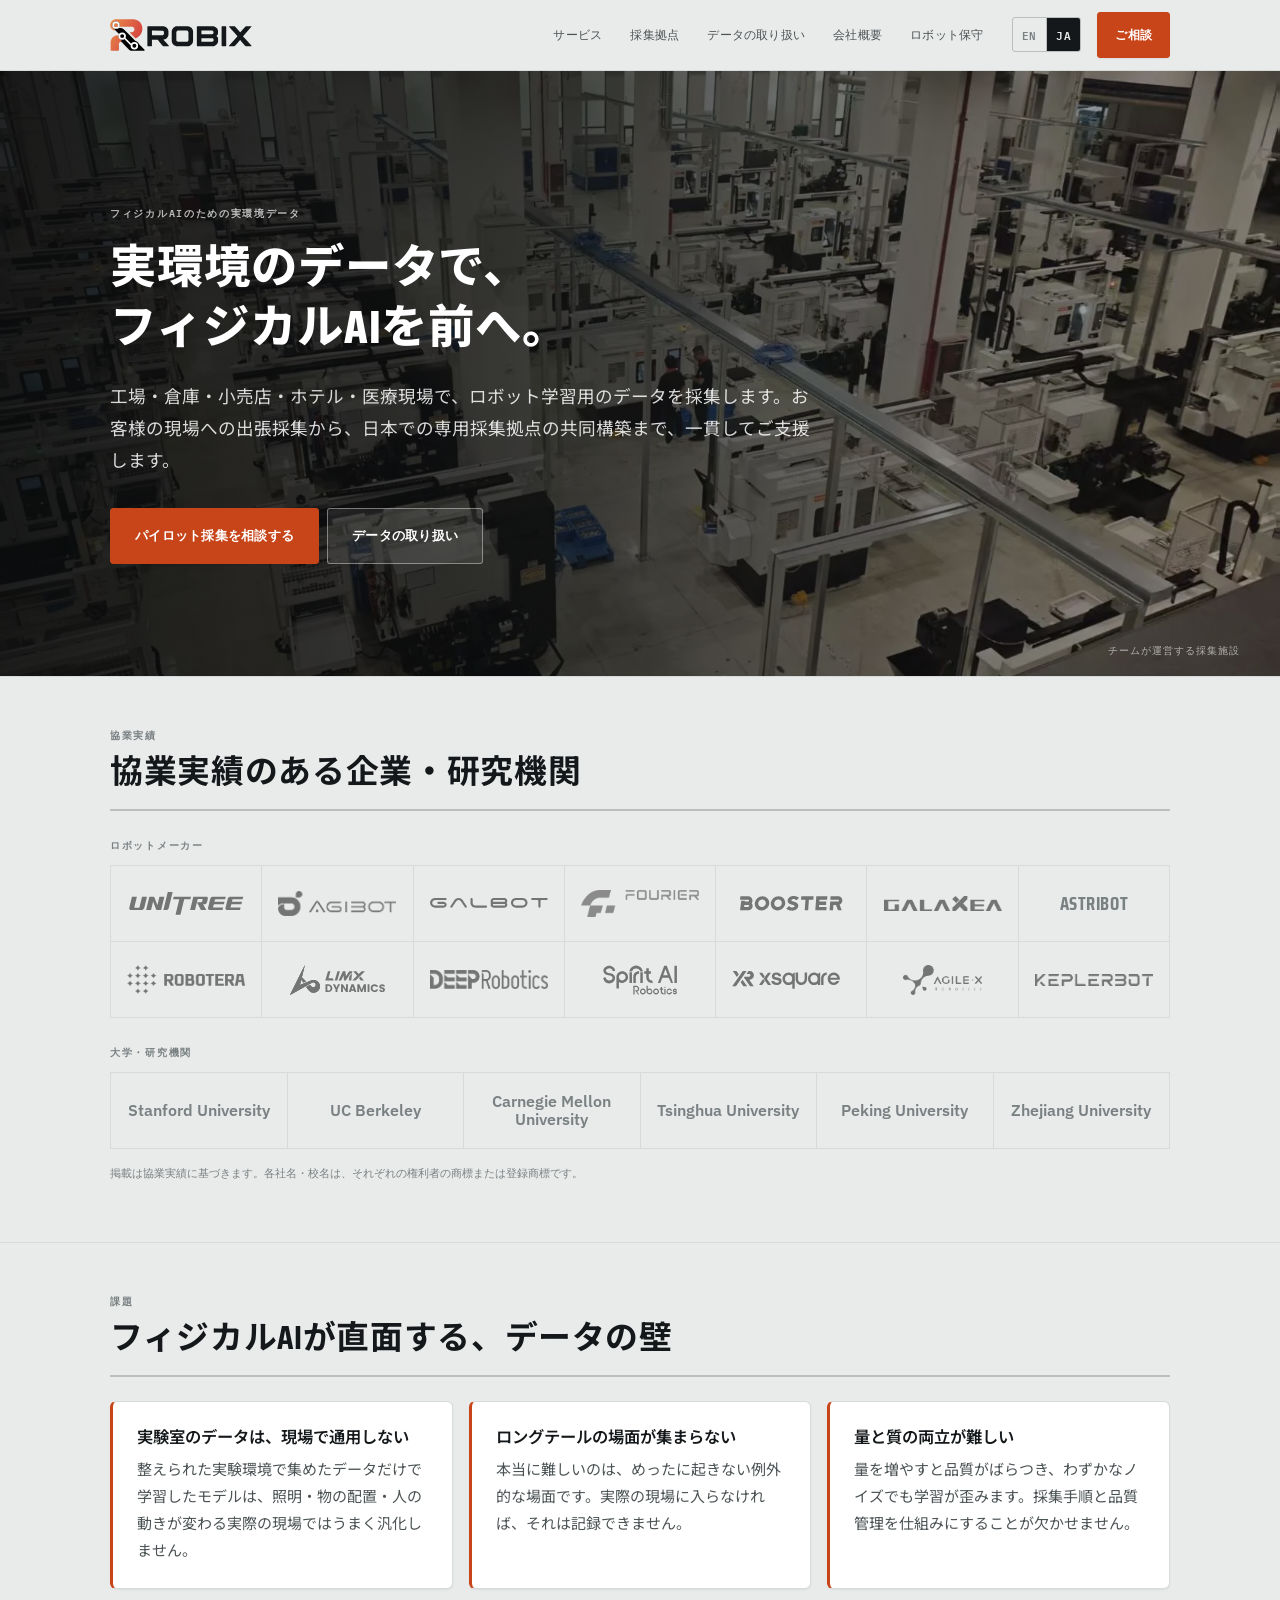
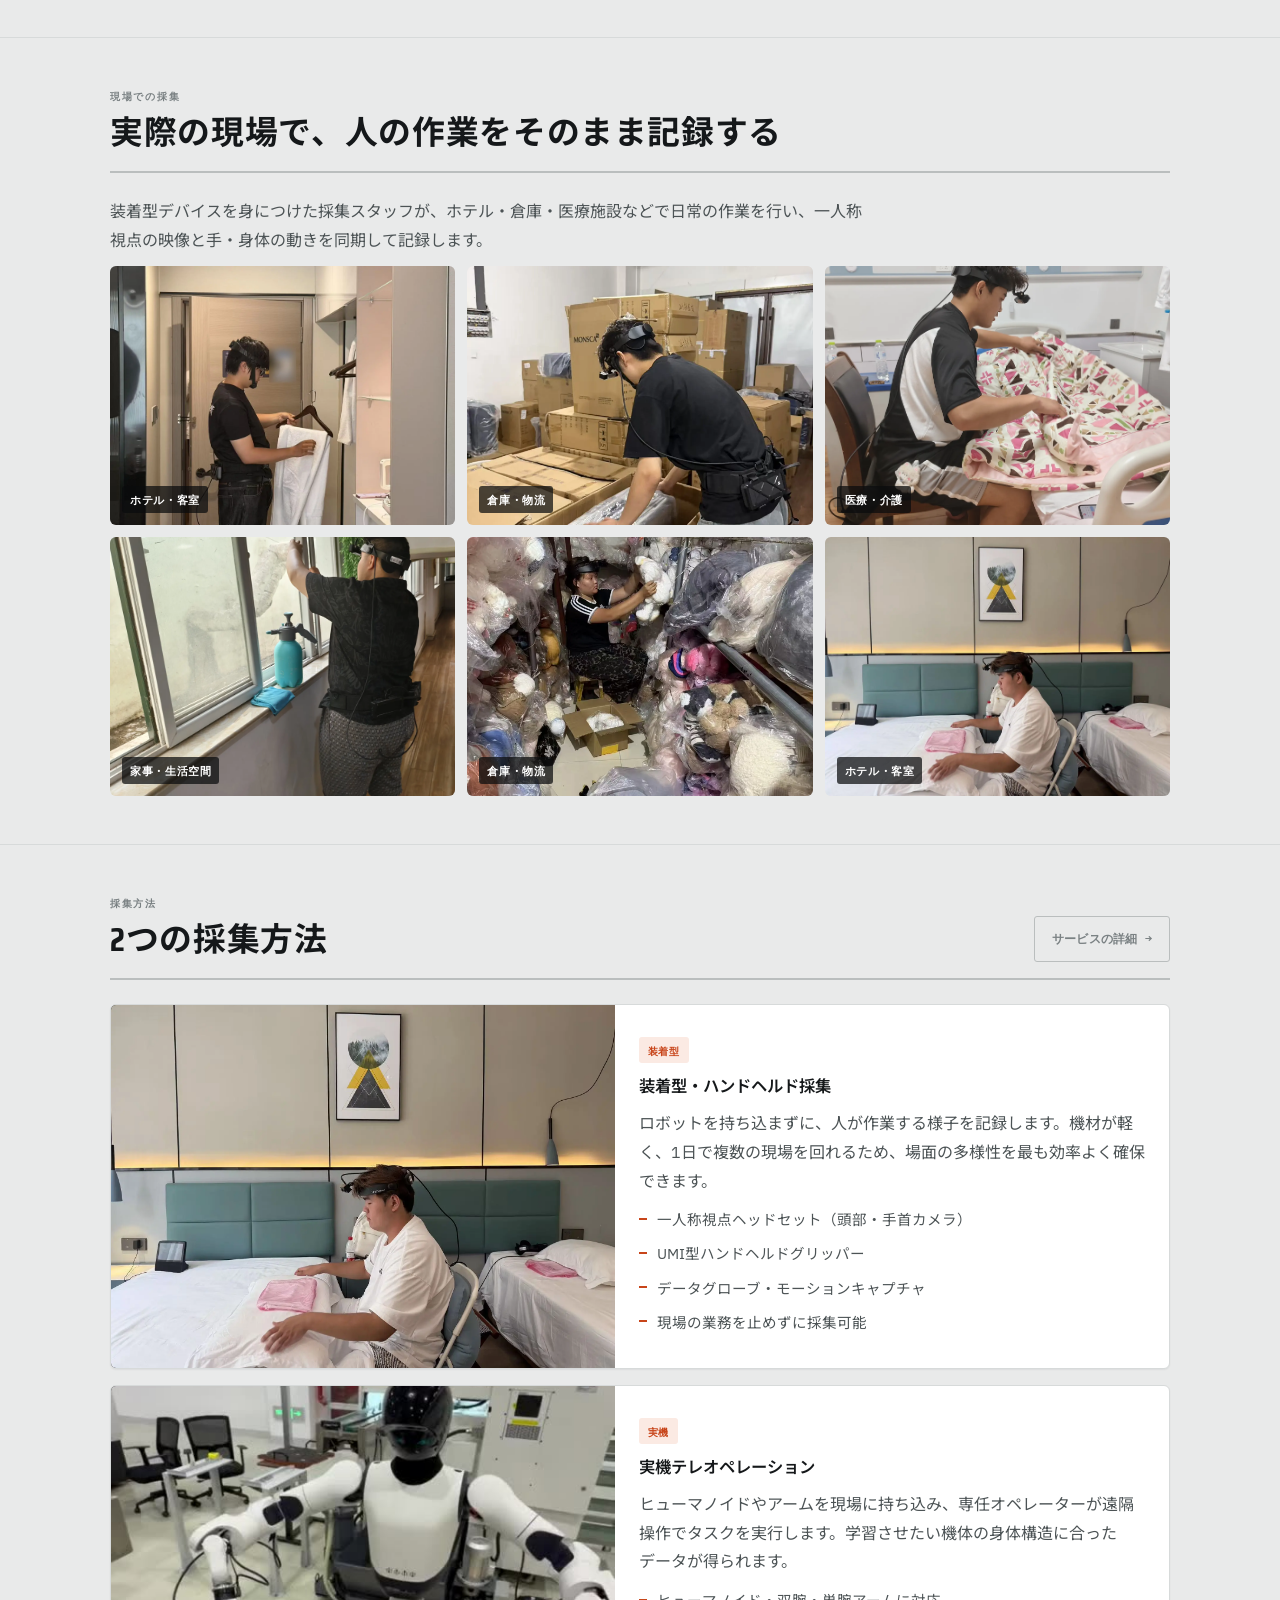
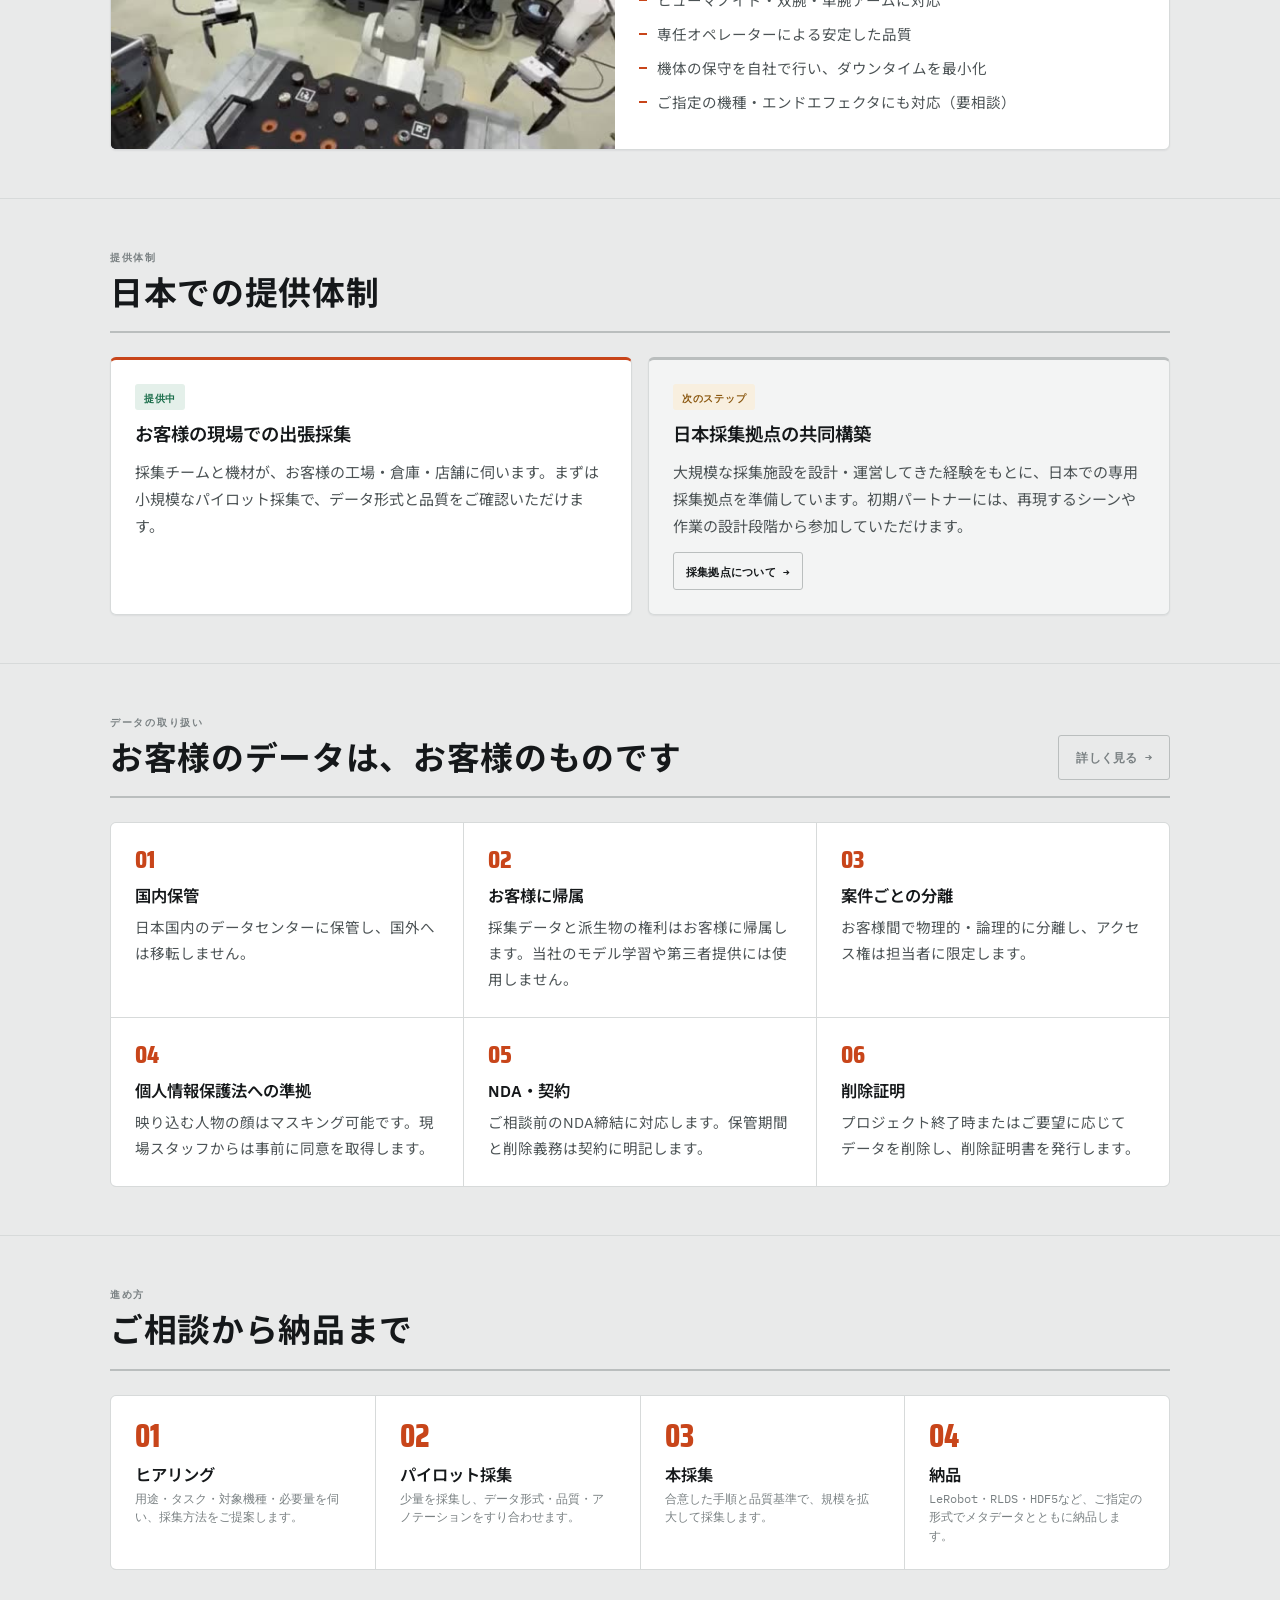
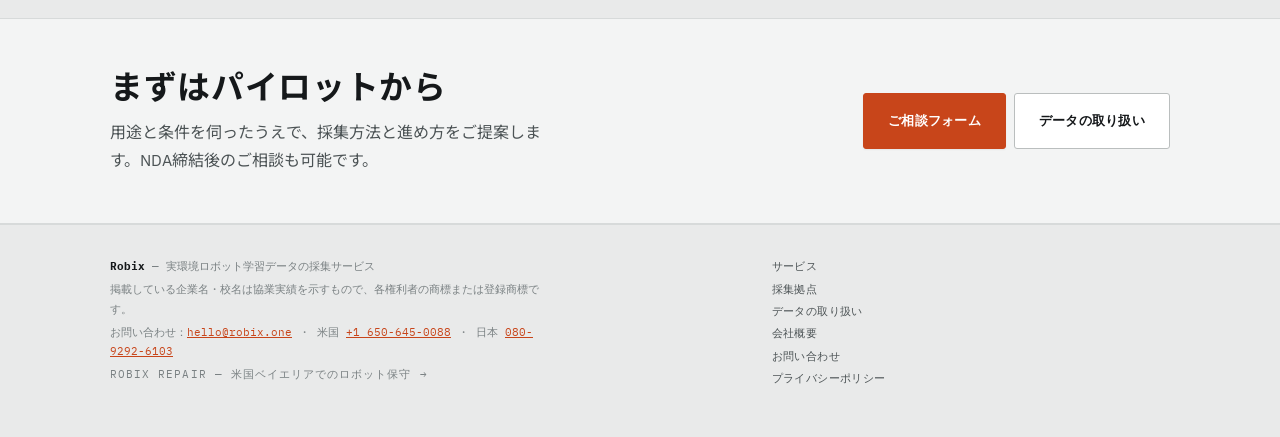
==== commit 1f71d835: "Make the site light-only on every device Removed the dark palette and every dark-mode override, the " ====
--- a/index.html
+++ b/index.html
@@ -221,7 +221,6 @@
       <a href="contact.html" data-i18n="nav.contact">お問い合わせ</a>
       <a href="privacy.html" data-i18n="nav.privacy">プライバシーポリシー</a>
     </nav>
-    <button class="tog" id="tog" type="button">Theme</button>
   </div>
 </footer>
 
--- a/assets/styles.css
+++ b/assets/styles.css
@@ -4,8 +4,8 @@
    Type:    Saira Condensed / IBM Plex Sans / IBM Plex Mono
    ══════════════════════════════════════════════════════════════ */
 
-/* ─── tokens: light is the base set ─────────────────────────── */
-:root{
+/* ─── tokens: the site is light-only, on every device ──────── */
+:root{color-scheme:light;
   --ground:#E9EAEA; --surface:#FFF; --surface-2:#F3F4F4; --surface-3:#E3E5E5;
   --ink:#15181A; --ink-2:#4C5355; --ink-3:#7A8183;
   --rule:#D7DADA; --rule-2:#BABEBE;
@@ -25,28 +25,6 @@
   --s1:4px; --s2:8px; --s3:12px; --s4:16px; --s5:24px;
   --s6:32px; --s7:48px; --s8:64px; --s9:88px;
   --pad:clamp(16px,4vw,40px); --r:6px; --max:1140px;
-}
-@media (prefers-color-scheme:dark){:root:not([data-theme="light"]){
-  --ground:#101213; --surface:#191C1D; --surface-2:#222626; --surface-3:#2C3132;
-  --ink:#E9EBEB; --ink-2:#A6ADAE; --ink-3:#7D8485;
-  --rule:#2E3334; --rule-2:#454B4C;
-  --accent:#FF6B35; --accent-hi:#FF8253; --accent-soft:#33170A; --on-accent:#15181A;
-  --ok:#4FB585; --ok-soft:#132D22; --warn:#E0A040; --warn-soft:#2D2310;
-  --paper:#1E2223; --grid:#2B3031;
-  --sh-1:0 1px 2px rgba(0,0,0,.5);
-  --sh-2:0 1px 2px rgba(0,0,0,.5),0 12px 28px -18px rgba(0,0,0,.95);
-  --sh-3:0 2px 5px rgba(0,0,0,.55),0 20px 44px -22px rgba(0,0,0,1);
-}}
-:root[data-theme="dark"]{
-  --ground:#101213; --surface:#191C1D; --surface-2:#222626; --surface-3:#2C3132;
-  --ink:#E9EBEB; --ink-2:#A6ADAE; --ink-3:#7D8485;
-  --rule:#2E3334; --rule-2:#454B4C;
-  --accent:#FF6B35; --accent-hi:#FF8253; --accent-soft:#33170A; --on-accent:#15181A;
-  --ok:#4FB585; --ok-soft:#132D22; --warn:#E0A040; --warn-soft:#2D2310;
-  --paper:#1E2223; --grid:#2B3031;
-  --sh-1:0 1px 2px rgba(0,0,0,.5);
-  --sh-2:0 1px 2px rgba(0,0,0,.5),0 12px 28px -18px rgba(0,0,0,.95);
-  --sh-3:0 2px 5px rgba(0,0,0,.55),0 20px 44px -22px rgba(0,0,0,1);
 }
 
 /* ─── base ─────────────────────────────────────────────────── */
@@ -94,7 +72,7 @@
 .btn-sm{font-size:11px;padding:8px 12px}
 
 /* ─── header ───────────────────────────────────────────────── */
-header.top{position:sticky;top:0;z-index:60;background:var(--ground);
+header.top{position:sticky;top:0;z-index:60;background:var(--ground);color:var(--ink);
   border-bottom:1px solid var(--rule)}
 .top-in{max-width:var(--max);margin:0 auto;padding:var(--s3) var(--pad);
   display:flex;align-items:center;gap:var(--s4)}
@@ -104,16 +82,8 @@
 .brand{gap:7px}
 .brand .wordmark{height:32px;width:auto;flex-shrink:0;display:block}
 .brand .sub{font-size:18px;font-weight:700;color:var(--ink-2);margin-left:3px}
-/* logo: black arm + white joints on light; reversed (light arm, ground-coloured joints) on dark */
+/* logo: black arm + white joints (original artwork colours) */
 .lg-arm{fill:#000}.lg-ring{stroke:#fff}.lg-ring-f{fill:#fff}
-:root[data-theme="dark"] .lg-arm{fill:var(--ink)}
-:root[data-theme="dark"] .lg-ring{stroke:var(--ground)}
-:root[data-theme="dark"] .lg-ring-f{fill:var(--ground)}
-@media (prefers-color-scheme:dark){
-  :root:not([data-theme="light"]) .lg-arm{fill:var(--ink)}
-  :root:not([data-theme="light"]) .lg-ring{stroke:var(--ground)}
-  :root:not([data-theme="light"]) .lg-ring-f{fill:var(--ground)}
-}
 /* phones: smaller wordmark so lang toggle + menu button fit */
 @media (max-width:520px){
   .top-in{gap:var(--s3)}
@@ -160,8 +130,6 @@
 
 /* ─── metric strip ─────────────────────────────────────────── */
 .strip{background:var(--ink);color:var(--ground)}
-:root[data-theme="dark"] .strip{background:var(--surface-2);color:var(--ink)}
-@media (prefers-color-scheme:dark){:root:not([data-theme="light"]) .strip{background:var(--surface-2);color:var(--ink)}}
 /* negative-margined so EVERY cell -- including ones after a wrap -- starts at
    the same inset as page content. first-child:padding-left:0 only fixed one. */
 .strip-in{display:grid;grid-template-columns:repeat(auto-fit,minmax(160px,1fr));
@@ -193,9 +161,6 @@
   transition:background .14s,color .14s,border-color .14s}
 .pill:hover{border-color:var(--ink-3);color:var(--ink)}
 .pill[aria-pressed="true"]{background:var(--ink);color:var(--ground);border-color:var(--ink)}
-:root[data-theme="dark"] .pill[aria-pressed="true"]{background:var(--accent);color:var(--on-accent);border-color:var(--accent)}
-@media (prefers-color-scheme:dark){:root:not([data-theme="light"]) .pill[aria-pressed="true"]{
-  background:var(--accent);color:var(--on-accent);border-color:var(--accent)}}
 
 /* ─── schematic figures ────────────────────────────────────── */
 .fig{background:var(--paper);border-bottom:1px solid var(--rule);height:224px;
@@ -430,17 +395,13 @@
 /* ─── footer ───────────────────────────────────────────────── */
 footer.btm{border-top:1px solid var(--rule);padding:var(--s6) 0 var(--s7);
   font-family:var(--mono);font-size:11px;line-height:1.75;color:var(--ink-3)}
-footer.btm .wrap{display:grid;grid-template-columns:1.6fr 1fr auto;gap:var(--s5);align-items:start}
+footer.btm .wrap{display:grid;grid-template-columns:1.6fr 1fr;gap:var(--s5);align-items:start}
 @media (max-width:820px){footer.btm .wrap{grid-template-columns:1fr}}
 footer.btm p{margin:0 0 var(--s1);max-width:62ch}
 footer.btm b{color:var(--ink)}
 .fnav{display:flex;flex-direction:column;gap:var(--s1)}
 .fnav a{color:var(--ink-2);text-decoration:none;letter-spacing:.04em;text-transform:uppercase;font-size:10.5px}
 .fnav a:hover{color:var(--accent)}
-.tog{font-family:var(--mono);font-size:10.5px;letter-spacing:.06em;text-transform:uppercase;
-  background:none;border:1px solid var(--rule-2);color:var(--ink-3);padding:7px 12px;
-  border-radius:3px;cursor:pointer;white-space:nowrap}
-.tog:hover{color:var(--ink);border-color:var(--ink-3)}
 
 /* ─── shared layout splits ─────────────────────────────────── */
 .hero-split{display:grid;grid-template-columns:1.15fr .85fr;
@@ -522,8 +483,6 @@
 .logo img{display:block;max-height:30px;max-width:118px;width:auto;height:auto;
   filter:brightness(0);opacity:.5;transition:opacity .15s}
 .logo:hover img{opacity:.8}
-:root[data-theme="dark"] .logo img{filter:brightness(0) invert(1);opacity:.6}
-@media (prefers-color-scheme:dark){:root:not([data-theme="light"]) .logo img{filter:brightness(0) invert(1);opacity:.6}}
 .logos.edu{grid-template-columns:repeat(auto-fill,minmax(172px,1fr))}
 .logos.edu .logo span{font-family:var(--body);text-transform:none;font-weight:600;
   font-size:.98rem;letter-spacing:0}
